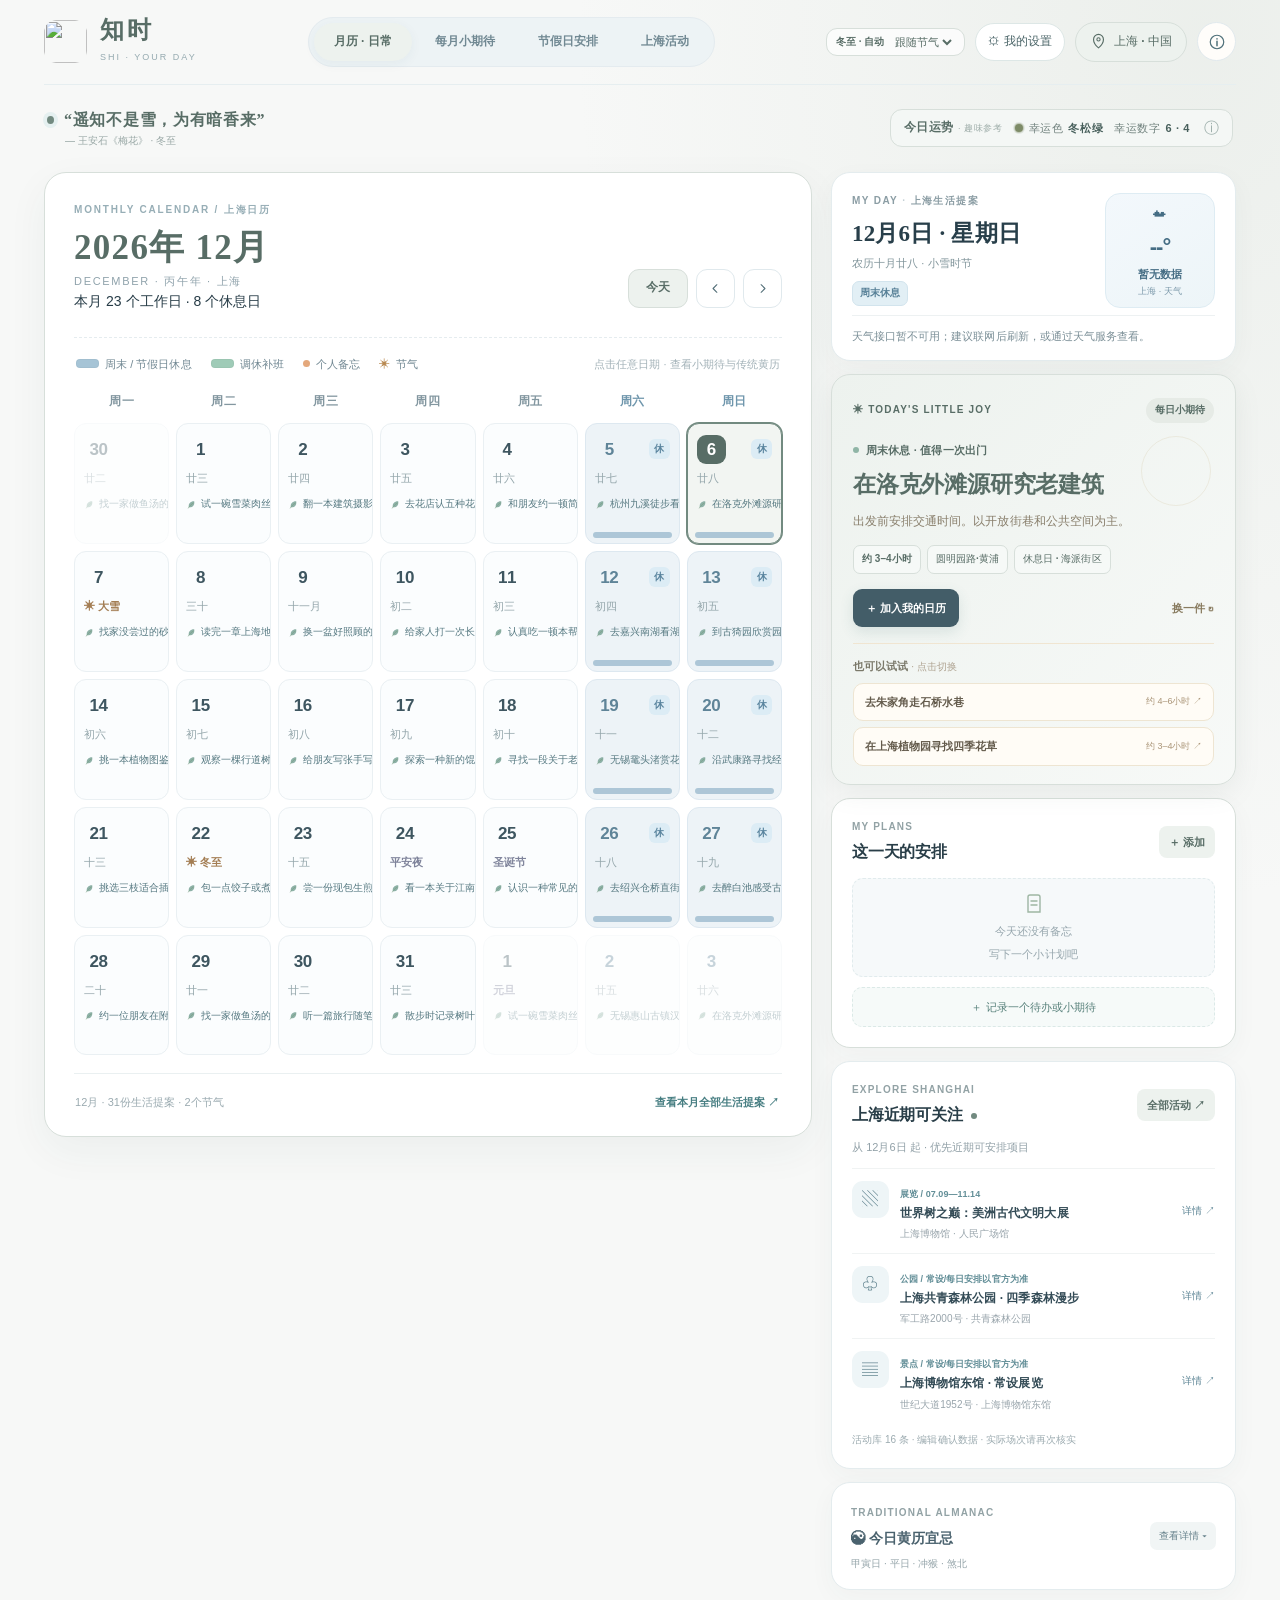
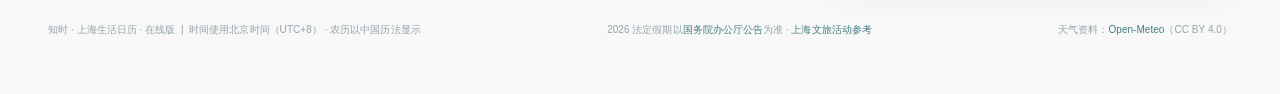
==== site/index.html @ 15aea546 "feat: category-grouped daily plans, monthly China workday counts, regional weekend ideas" ====
<!doctype html>
<html lang="zh-CN">
<head>
<meta charset="UTF-8" />
<meta name="viewport" content="width=device-width, initial-scale=1.0" />
<link rel="manifest" href="/manifest.webmanifest?v=wcosm20261014a" />
<link rel="apple-touch-icon" href="/apple-touch-icon.png?v=wcosm20261014a" />
<meta name="apple-mobile-web-app-capable" content="yes" />
<meta name="apple-mobile-web-app-status-bar-style" content="default" />
<script>if(matchMedia('(max-width: 767px)').matches && location.pathname!='/app.html')location.replace('/app.html'+location.search+location.hash);</script>
<meta name="theme-color" content="#faf9f4" /><meta name="description" content="上海生活日历：农历、节气、节假日、天气、城市活动、个人备忘与每日小期待。" />
<title>知时 · 上海生活日历｜天气、节气与城市活动</title>
<style>
:root{--ink:#24382d;--ink2:#4a5c50;--muted:#89948a;--bg:#f7f8f4;--paper:#fff;--soft:#f5f7f1;--line:#e8eee7;--green:#2f644d;--greenlight:#e5f1e9;--gold:#b98654;--amber:#fff0d9;--red:#c76861;--redbg:#fcebe8;--shadow:0 13px 38px rgba(33,59,44,.052)}
*{box-sizing:border-box}html{scroll-behavior:smooth}body{margin:0;background:radial-gradient(ellipse at 89% 8%,#eef2e7 0,transparent 29%),var(--bg);color:var(--ink);font-family:Inter,-apple-system,BlinkMacSystemFont,"PingFang SC","Microsoft YaHei","Noto Sans CJK SC",sans-serif;font-size:14px;line-height:1.55;-webkit-font-smoothing:antialiased}
button,input,textarea{font:inherit}button{cursor:pointer}button:disabled{cursor:not-allowed;opacity:.42}button:focus-visible,input:focus-visible,textarea:focus-visible{outline:3px solid #b8d4b9;outline-offset:2px}svg{display:block}.page{max-width:1452px;padding:0 43px 45px;margin:auto}
.topbar{height:78px;display:flex;align-items:center;justify-content:space-between;gap:18px;margin:8px 0 4px}.brand{display:flex;align-items:center;gap:12px;user-select:none}.mark{height:37px;width:37px;background:var(--green);border-radius:12px;display:grid;place-items:center;box-shadow:0 5px 12px #2f644d20}.mark svg{width:24px;color:#fff}.brand-words strong{display:block;font-size:21px;letter-spacing:2px;font-family:"Noto Serif SC","Songti SC","SimSun",serif;line-height:1.1}.brand-words small{font-size:10px;letter-spacing:1.6px;color:#8a978a}.topcenter{display:flex;align-items:center;gap:7px;background:#fff;box-shadow:0 2px 15px #294b3810;border:1px solid #edf0e9;border-radius:50px;padding:5px}.topcenter button{border:0;background:transparent;color:#68786d;padding:9px 19px;border-radius:40px;transition:.2s}.topcenter button:hover{background:#f6f8f3}.topcenter button.active{background:var(--green);color:#fff;box-shadow:0 3px 8px #31664c20}.toolbar{display:flex;align-items:center;gap:10px}.city-tag{display:flex;align-items:center;gap:7px;color:#526957;font-size:12px;background:#eef3ea;border:1px solid #e1eadd;border-radius:22px;padding:8px 12px}.circle-btn{display:grid;place-items:center;width:37px;height:37px;border:1px solid #e6ece5;border-radius:50%;background:#fff;color:#526e59;transition:.2s}.circle-btn:hover{background:var(--green);color:white}.circle-btn svg{width:18px;height:18px}.icon{width:17px;height:17px;flex:none}
.main-layout{display:grid;grid-template-columns:minmax(650px,1fr) 354px;align-items:start;gap:21px;margin-top:10px}.calendar-panel,.detail-panel{background:var(--paper);border:1px solid #e9eee8;border-radius:20px;box-shadow:var(--shadow)}.calendar-panel{padding:27px 26px 19px;min-width:0}.panel-heading{display:flex;justify-content:space-between;align-items:center;gap:10px;margin-bottom:22px}.month-title h2{font-size:26px;letter-spacing:.4px;line-height:1.2;margin:0 0 6px;font-weight:650}.month-title p{margin:0;color:#97a096;font-size:12px;letter-spacing:1px}.month-controllers{display:flex;align-items:center;gap:8px}.narrow-btn{display:flex;align-items:center;justify-content:center;gap:6px;border:1px solid #e4ebe3;color:#57705f;background:white;border-radius:9px;min-width:37px;height:36px;padding:0 12px;transition:.2s}.narrow-btn:hover{background:var(--soft);border-color:#c9ddca}.narrow-btn svg{width:15px}.today-btn{font-weight:600;font-size:12px}.view-legend{display:flex;flex-wrap:wrap;align-items:center;gap:13px;border-top:1px solid var(--line);padding:15px 0 16px;color:#819083;font-size:11px}.legend-item{display:inline-flex;gap:6px;align-items:center}.badge-sample{font-size:10px;display:inline-flex;justify-content:center;align-items:center;border-radius:5px;width:17px;height:17px;font-weight:650}.badge-sample.off{color:#b8594d;background:#fde7e3}.badge-sample.on{color:#2f6c53;background:#e3f1e7}.state-strip-sample{width:22px;height:8px;border-radius:99px;display:inline-block;box-shadow:inset 0 0 0 1px rgba(0,0,0,.03)}.state-strip-sample.rest{background:#f4d7d2}.state-strip-sample.work{background:#d8eadc}.sample-dot{height:7px;width:7px;border-radius:50%;background:#e4a87c}.legend-right{margin-left:auto;color:#a0a9a0}.weekdays{display:grid;grid-template-columns:repeat(7,minmax(0,1fr));padding:0 0 11px}.weekdays span{text-align:center;color:#8d978c;font-size:12px}.weekdays span:nth-child(6),.weekdays span:nth-child(7){color:#d4a38e}.month-grid{display:grid;grid-template-columns:repeat(7,minmax(0,1fr));grid-auto-rows:minmax(108px,auto);border-top:1px solid var(--line);border-left:1px solid var(--line);border-radius:11px;overflow:hidden}.day-cell{appearance:none;-webkit-appearance:none;text-align:left;display:flex;flex-direction:column;gap:0;min-width:0;position:relative;padding:12px 8px 14px 11px;background:#fff;border:0;border-right:1px solid var(--line);border-bottom:1px solid var(--line);color:var(--ink);transition:background .18s ease,box-shadow .18s ease}.day-cell::after{content:"";position:absolute;left:0;right:0;bottom:0;height:0;transition:height .18s ease,opacity .18s ease;opacity:.95}.day-cell.rest-day::after{height:12px;background:#f5deda}.day-cell.makeup-work::after{height:12px;background:#dcecdf}.day-cell:hover:not(.outside){background:#f8faf5}.day-cell.selected{background:#eef6ee;box-shadow:inset 0 0 0 1.5px #73a58a;z-index:1}.day-cell.today .date-num{background:var(--green);color:#fff}.day-cell.outside{background:#fbfcf9;opacity:.38}.day-cell.outside:hover{background:#f7faf5;opacity:.65}.day-cell.weekend .date-num,.day-cell.rest-day .date-num{color:#c47d69}.day-cell.makeup-work .date-num{color:#2f7a59}.day-cell.today .date-num{color:#fff}.cell-top{display:flex;justify-content:space-between;align-items:center;gap:4px;width:100%;position:relative;z-index:1}.date-num{height:26px;width:26px;border-radius:50%;display:grid;place-items:center;font-size:15px;font-weight:620;letter-spacing:-.4px;line-height:1}.date-badge{font-size:10px;line-height:1;height:18px;min-width:18px;padding:0 4px;border-radius:5px;display:flex;align-items:center;justify-content:center;font-weight:660;position:relative;z-index:1}.date-badge.rest{background:#fce8e3;color:#c4625c}.date-badge.work{background:#e2f1e5;color:#378363}.lunar-label{white-space:nowrap;overflow:hidden;text-overflow:ellipsis;font-size:11px;color:#9aaba0;margin-top:5px;line-height:17px;position:relative;z-index:1}.lunar-label.term{color:#b48147;font-weight:650}.lunar-label.festival{color:#c07969;font-weight:650}.cell-inspiration{display:flex;align-items:center;gap:4px;color:#7a987e;font-size:10px;margin-top:auto;white-space:nowrap;overflow:hidden;text-overflow:ellipsis;min-width:0;padding-top:8px;position:relative;z-index:1}.cell-inspiration svg{width:11px;height:11px;flex:none}.cell-inspiration span{overflow:hidden;text-overflow:ellipsis}.memo-points{display:flex;gap:4px;align-items:center;min-height:8px;margin-top:6px;position:relative;z-index:1}.memo-dot{height:5px;width:5px;border-radius:50%;display:inline-block;flex:none}.month-foot{display:flex;align-items:center;justify-content:space-between;padding:14px 1px 1px;color:#96a294;font-size:11px;gap:10px}.month-foot strong{color:#567863;font-weight:500}.foot-link{border:0;background:none;padding:2px;color:#457b60;font-size:11px}.foot-link:hover{text-decoration:underline}
.detail-panel{padding:23px;display:flex;flex-direction:column;gap:19px}.detail-heading{display:flex;align-items:flex-start;justify-content:space-between}.side-label{font-size:10px;letter-spacing:2.6px;color:#a1aa9d;font-weight:650}.side-date{font-size:24px;font-weight:620;line-height:1.35;letter-spacing:-.5px;margin-top:7px}.side-lunar{font-size:12px;color:#7c8d7f;margin-top:5px}.sunburst{height:38px;width:38px;border-radius:12px;background:#fff7eb;display:grid;place-items:center;color:#b58c52}.sunburst svg{width:23px}.day-status{display:flex;gap:7px;flex-wrap:wrap;align-items:center;min-height:5px;margin-top:11px}.status-pill{padding:4px 9px;border-radius:20px;font-size:10px;background:#edf4ed;color:#528360}.status-pill.red{background:#fff0ee;color:#c56b61}.status-pill.gold{background:#fcf2e4;color:#b38349}.inspiration-card{position:relative;background:linear-gradient(145deg,#f9f2e4 0%,#fdf7eb 55%,#f8efdc 100%);border-radius:17px;padding:20px 20px 18px;overflow:hidden;border:1px solid #f5e8d2}.inspiration-card:after{content:"✺";position:absolute;font-size:95px;color:#e7c69646;right:-11px;top:-43px;pointer-events:none}.inspiration-card .head{color:#a78455;letter-spacing:2px;font-size:11px;display:flex;gap:8px;align-items:center}.spark{font-size:17px;line-height:1}.inspiration-card h3{font-family:"Noto Serif SC","Songti SC","SimSun",serif;font-size:22px;color:#6c5539;font-weight:600;line-height:1.48;margin:14px 0 8px;position:relative;z-index:1}.inspiration-card p{color:#917d62;font-size:12px;line-height:1.85;margin:0;max-width:260px;min-height:44px;position:relative;z-index:1}.inspiration-info{display:flex;align-items:center;gap:8px;color:#a69174;font-size:10px;margin-top:13px}.inspiration-info span{background:#f7e8cc;border-radius:7px;padding:4px 7px}.inspiration-actions{display:flex;justify-content:space-between;align-items:center;margin-top:17px;gap:8px}.pill-action{display:flex;align-items:center;gap:6px;background:#426e51;color:#fff;border:none;border-radius:8px;font-size:11px;padding:10px 12px;transition:.2s}.pill-action:hover{background:#30593c;transform:translateY(-1px)}.pill-action svg{width:14px;height:14px}.small-arrow{display:flex;align-items:center;gap:3px;border:none;background:none;color:#9b8059;font-size:11px;padding:8px 0}.small-arrow:hover{color:#6f4b23}
.section-title{display:flex;justify-content:space-between;align-items:center;margin-bottom:10px}.section-title h4{margin:0;font-size:14px;font-weight:660;letter-spacing:.1px}.section-title button{display:flex;align-items:center;gap:4px;background:transparent;border:none;color:#54846b;font-size:11px;padding:5px 0}.section-title button:hover{text-decoration:underline}.memo-card{border-top:1px solid var(--line);padding-top:2px}.memo-empty{background:#f8faf7;border:1px dashed #dee9de;border-radius:11px;display:flex;flex-direction:column;gap:4px;align-items:center;justify-content:center;padding:17px 8px;color:#a3aea3;font-size:11px}.memo-empty svg{width:24px;color:#9eb6a3;margin-bottom:2px}.memo-row{display:flex;align-items:flex-start;gap:9px;padding:10px 0;border-bottom:1px solid #f0f3ed}.memo-color{width:7px;height:30px;flex:none;border-radius:4px;margin-top:2px}.memo-text{flex:1;min-width:0}.memo-text strong{display:block;font-size:12px;color:#4b604f;line-height:1.6;word-break:break-all;font-weight:580}.memo-text small{display:block;color:#a0ab9f;margin-top:2px;font-size:10px}.remove-btn{border:0;background:transparent;font-size:16px;color:#abb5ab;padding:2px 5px;border-radius:6px;line-height:1}.remove-btn:hover{background:#fce9e5;color:#c96f62}.add-blank{display:flex;gap:7px;align-items:center;width:100%;border:1px dashed #d6e4d4;background:#f8faf7;border-radius:9px;padding:10px 13px;color:#608269;font-size:11px;margin-top:10px}.add-blank:hover{background:#eaf3e9}
.fortune-card{background:#f8faf8;border:1px solid #ecf0e9;border-radius:14px;padding:15px 15px 13px}.fortune-card .fortune-top{display:flex;justify-content:space-between;align-items:center}.fortune-card .fortune-top strong{font-size:13px;color:#536d5a}.fortune-lock{font-size:10px;background:#e8eee7;border-radius:20px;padding:3px 7px;color:#7d927f}.fortune-card p{margin:9px 0 0;font-size:11px;color:#94a094;line-height:1.8}
.bottom-note{display:flex;justify-content:space-between;align-items:center;font-size:11px;color:#99a499;padding:18px 4px 7px;gap:12px}.bottom-note a{color:#779681;text-decoration:none}.bottom-note a:hover{text-decoration:underline}
.overlay{position:fixed;inset:0;background:#1f2f26a1;z-index:30;display:none;align-items:center;justify-content:center;padding:20px;backdrop-filter:blur(4px)}.overlay.open{display:flex}.modal{background:#fff;border-radius:20px;max-width:460px;width:100%;padding:26px;box-shadow:0 25px 80px #13251d3b;max-height:88vh;overflow:auto}.modal.large{max-width:670px}.modal-head{display:flex;justify-content:space-between;align-items:center;gap:9px}.modal-head h3{font-size:19px;margin:0;color:#244c36}.modal-head .close{border:0;background:#f2f6f0;border-radius:50%;height:30px;width:30px;font-size:20px;color:#6d826f}.modal-intro{margin:6px 0 23px;color:#92a094;font-size:12px}.form-label{display:block;margin:17px 0 7px;font-size:12px;color:#59725d;font-weight:650}.text-input,.text-area{display:block;width:100%;outline:none;border:1px solid #e0e9df;border-radius:11px;background:#fbfcfa;padding:12px;font-size:13px;color:#314b39}.text-area{min-height:86px;resize:vertical}.text-input:focus,.text-area:focus{border-color:#74a387;box-shadow:0 0 0 3px #e4f1e4}.colors{display:grid;grid-template-columns:repeat(3,minmax(0,1fr));gap:8px}.color-option{border:1px solid #e5ece3;border-radius:9px;padding:9px 7px;display:flex;align-items:center;justify-content:center;gap:6px;color:#66816b;font-size:12px;background:#fff}.color-option.active{border-color:#a7c7ac;background:#f2f8f1;color:#35583c}.color-dot{height:10px;width:10px;border-radius:50%}.submit{background:var(--green);border:0;border-radius:10px;color:white;padding:12px 24px;font-weight:600;margin-top:22px;width:100%;transition:.2s}.submit:hover{background:#214b35}.modal-section{margin-top:17px;border-radius:12px;border:1px solid #e9eee7;background:#fbfcfa;padding:13px 16px}.modal-section h4{margin:0 0 7px;font-size:13px;color:#506956}.modal-section p{color:#84988a;font-size:12px;line-height:1.9;margin:0}.holiday-list{display:grid;gap:7px;margin-top:18px}.holiday-item{display:flex;justify-content:space-between;align-items:center;gap:15px;padding:12px;border:1px solid #e8eee8;border-radius:11px;font-size:12px}.holiday-item strong{color:#4c6956;font-size:13px}.holiday-item .muted{color:#9aaa9a;font-size:11px;display:block;margin-top:2px}.holiday-item .mini{color:#b66f60;font-size:11px;text-align:right}.tip-list{display:grid;grid-template-columns:repeat(2,minmax(0,1fr));gap:9px;margin-top:14px}.tip-item{padding:12px;border:1px solid #e8eee6;border-radius:11px;background:#fbfcf8;display:block;text-align:left;transition:.2s}.tip-item:hover{background:#f1f7ed;border-color:#d6e6d0}.tip-item .tip-date{color:#a4a89d;font-size:10px}.tip-item strong{display:block;color:#4f6a52;margin:4px 0;font-size:12px}.tip-item p{color:#a1aa9c;font-size:11px;margin:0;overflow:hidden;white-space:nowrap;text-overflow:ellipsis}
.toast{position:fixed;z-index:100;bottom:30px;left:50%;transform:translate(-50%,25px);padding:11px 17px;border-radius:12px;color:#fff;background:#294d36;box-shadow:0 9px 30px #172d1b35;opacity:0;transition:.25s;pointer-events:none;font-size:12px}.toast.show{opacity:1;transform:translate(-50%,0)}
@media(max-width:1180px){.page{padding-left:24px;padding-right:24px}.main-layout{grid-template-columns:minmax(560px,1fr) 310px;gap:16px}.detail-panel{padding:18px}.calendar-panel{padding:23px 17px 15px}.day-cell{padding-left:8px}.cell-inspiration{font-size:9px}}
@media(max-width:900px){.page{padding:0 16px 25px}.topbar{height:auto;flex-wrap:wrap;padding-top:10px}.topcenter{display:none}.main-layout{grid-template-columns:minmax(0,1fr)}.detail-panel{display:grid;grid-template-columns:minmax(0,1fr) minmax(0,1fr);gap:15px}.detail-heading{grid-column:1/-1}.fortune-card{grid-column:2}.calendar-panel{padding:19px}.month-grid{grid-auto-rows:105px}.bottom-note{font-size:10px}}
@media(max-width:560px){.page{padding:0 10px 20px}.topbar{height:auto;gap:10px;padding-top:10px}.brand-words strong{font-size:19px}.brand-words small{font-size:8px}.toolbar{gap:6px}.city-tag{padding:7px 9px;font-size:11px}.main-layout{gap:13px;margin-top:13px}.calendar-panel{padding:14px 9px 12px;border-radius:15px}.panel-heading{padding:4px 4px 0;margin-bottom:15px}.month-title h2{font-size:21px}.month-title p{font-size:10px}.month-controllers{gap:4px}.narrow-btn{height:31px;min-width:29px;padding:0 7px}.view-legend{gap:6px;padding:11px 0}.legend-item{font-size:9px}.legend-right{display:none}.weekdays span{font-size:10px}.month-grid{grid-auto-rows:minmax(86px,auto);border-radius:8px}.day-cell{padding:5px 3px 11px 5px;min-height:86px}.day-cell.rest-day::after,.day-cell.makeup-work::after{height:9px}.date-num{height:21px;width:21px;font-size:12px}.date-badge{min-width:14px;height:15px;font-size:9px}.lunar-label{font-size:9px;margin-top:3px}.cell-inspiration{font-size:8px;gap:2px;padding-top:3px}.cell-inspiration svg{width:9px;height:9px}.memo-points{margin-top:3px}.month-foot{font-size:9px;padding:10px 5px}.detail-panel{grid-template-columns:minmax(0,1fr);padding:18px;border-radius:15px}.detail-heading,.fortune-card{grid-column:auto}.bottom-note{display:block;text-align:center;line-height:2}.modal{padding:20px}.tip-list{grid-template-columns:minmax(0,1fr)}}
@media(prefers-reduced-motion:reduce){*{transition:none!important;scroll-behavior:auto!important}}

/* V4 黄历择日区：宜忌使用传统术语标签，与生活小期待在视觉上独立 */
.fortune-card{background:#fffdfa;border-color:#eae7de;padding:20px 18px 17px;box-shadow:0 4px 18px rgba(90,76,53,.025)}
.fortune-card .fortune-top strong{font-family:"Noto Serif SC","Songti SC",serif;font-size:16px;color:#534b3c;font-weight:700;letter-spacing:.2px}
.fortune-symbol{color:#967c59;font-size:17px}
.fortune-lock{font-size:10px;background:#f4efe4;color:#998363;border-radius:6px;padding:5px 9px}
.huangli-sub{font-size:11px;color:#8d8a80;display:flex;align-items:center;gap:6px;margin:11px 0 15px;flex-wrap:wrap}
.huangli-sub span:first-child{font-weight:680;color:#5e6857}
.huangli-sep{color:#d3d0c6}
.fortune-split{gap:9px}
.fortune-block{background:#f2f7f1;border:1px solid #e8efe5;border-radius:12px;padding:12px 10px 14px}
.fortune-block.avoid{background:#fbf4f1;border:1px solid #f4eae5}
.fortune-mini-head{font-size:11px;color:#879988}
.avoid .fortune-mini-head{color:#ab8f84}
.fortune-mini-head span{height:23px;width:23px;border-radius:7px;font-size:12px}
.huangli-keywords{display:flex;flex-wrap:wrap;gap:7px 5px;margin-top:14px;align-content:flex-start;min-height:56px}
.huangli-keywords span{font-size:11px;line-height:1.45;font-weight:600;color:#50715a;padding:5px 6px;background:#ffffffbd;border:1px solid #e7eee7;border-radius:6px}
.avoid .huangli-keywords span{color:#9e6f63;background:#fffcfa;border-color:#f0e2dc}
.fortune-card .fortune-foot{font-size:10px;color:#8e968e;margin:13px 1px 0;line-height:1.7}
.huangli-source{display:inline-flex;margin-top:7px;text-decoration:none;font-size:10px;color:#927858;border-bottom:1px solid #d7c7ae;padding-bottom:2px}
.huangli-source:hover{color:#5c4d35}
.personal-bazi{border-top:1px solid #eeece5;margin-top:17px;padding-top:16px}
.personal-bazi-title{display:flex;align-items:center;justify-content:space-between;gap:10px}
.personal-bazi-title span{font-size:12px;font-weight:670;color:#5e715c}
.personal-bazi-title em{font-size:10px;font-style:normal;color:#a5ada2}
.personal-bazi .birth-line{margin-top:9px;font-size:10px}
.personal-bazi .pillar-row{margin-top:10px}
.personal-bazi .pillar-row>span{background:#f6f8f4;border-color:#eef0ea}
.personal-bazi .pillar-row b{color:#59715a}
.personal-bazi .pillar-row .missing{background:#fafbf8;border-style:dashed}
.personal-bazi-note{color:#a0a99f!important;font-size:9.6px!important;margin-top:10px!important;line-height:1.7!important}
@media(max-width:980px){.fortune-card{grid-column:2}}
@media(max-width:620px){.fortune-card{grid-column:auto}.fortune-card .fortune-top strong{font-size:16px}.huangli-keywords span{font-size:11px}}

/* V8 在线版：状态说明、官方资讯列表、本机备份 */
.personal-tools-btn{border:1px solid #dde7e6;background:#fff;border-radius:99px;padding:8px 12px;color:#4b6568;font-size:12px;white-space:nowrap}.personal-tools-btn:hover{background:#f0f7f7}
.official-feed{margin-top:22px;background:#f7fafb;border:1px solid #e2ecee;border-radius:15px;padding:16px}.feed-head{display:flex;align-items:center;justify-content:space-between;gap:9px}.feed-head h4{font-size:15px;font-weight:700;margin:5px 0 0;color:#304d53}.feed-badge{font-size:10px;color:#24766e;background:#e1f1ed;padding:3px 8px;border-radius:22px;font-weight:500}.feed-time{font-size:10px;color:#789094}.feed-explain{margin:9px 0 12px;color:#788c90;font-size:11px;line-height:1.8}.feed-list{display:grid;gap:8px;max-height:390px;overflow:auto}.feed-item{display:block;text-decoration:none;color:#334d52;background:white;border:1px solid #e9f0ef;padding:10px 12px;border-radius:10px;transition:.15s}.feed-item:hover{border-color:#afcbca;background:#fcffff}.feed-item strong{display:block;font-size:12px;line-height:1.5;font-weight:650}.feed-item small{font-size:10px;color:#899a9c}.feed-empty{color:#8d9da0;font-size:12px}.pref-fields{display:grid;grid-template-columns:1fr 1fr;gap:14px}.pref-backup{border-top:1px solid #e8eef0;margin-top:19px;padding-top:16px}.pref-backup h4{margin:0;font-size:14px}.pref-backup p{font-size:11px;color:#89969a}.backup-buttons{display:flex;gap:10px}.backup-buttons button{border:1px solid #d6e5e5;background:white;border-radius:10px;padding:10px 14px;color:#426366;font-weight:600}.backup-buttons button:hover{background:#f3f8f8}.activity-footnote{line-height:1.7}
@media(max-width:560px){.personal-tools-btn{font-size:11px;padding:7px 8px}.pref-fields{grid-template-columns:1fr}.feed-head{align-items:start;flex-direction:column}}
</style>
<style id="visual-v3">
:root{--ink:#25342e;--ink2:#607169;--muted:#9daba1;--bg:#f8f8f4;--paper:#ffffff;--soft:#f7f8f4;--line:#e9ece6;--green:#295d4c;--greenlight:#e9f1ec;--gold:#b68b5d;--red:#c87a70;--shadow:0 10px 40px rgba(52,71,55,.035)}
html,body{min-height:100%;}body{background:#f8f8f5;background-image:radial-gradient(circle at 95% -10%,rgba(220,232,216,.33),transparent 38%);color:var(--ink);letter-spacing:.04px}
.page{max-width:1510px;padding:0 48px 36px}.topbar{height:88px;margin:0;border-bottom:1px solid #e9ede6}
.mark{width:40px;height:40px;background:#264f42;border-radius:13px;box-shadow:none}.brand{gap:13px}.brand-words strong{font-size:22px;letter-spacing:3px}.brand-words small{letter-spacing:1.85px;color:#a3aca2}
.topcenter{background:transparent;box-shadow:none;border:0;gap:4px}.topcenter button{padding:9px 19px;border-radius:8px;font-size:12px;color:#768479}.topcenter button.active{background:#eaf0e9;color:#315d4a;font-weight:650;box-shadow:none}.topcenter button:hover{background:#eef3ec}
.city-tag{background:#f0f3ec;border:1px solid #e7ede4;color:#5b705e;font-weight:550;padding:8px 13px}.circle-btn{box-shadow:none;border-color:#e5ece6}
.micro-intro{display:flex;justify-content:space-between;align-items:center;gap:15px;margin:19px 1px 3px;color:#8d9c8d;font-size:11px;letter-spacing:.6px}.micro-intro-title{display:flex;align-items:center;gap:10px;font-weight:650;color:#687b6c}.micro-dot{width:7px;height:7px;background:#c6a16b;border-radius:50%}.micro-divider{color:#c7d0c5}.micro-intro-note{font-size:11px;color:#a4ada2}.micro-intro-note span{color:#c29f65;margin-left:6px}
.main-layout{grid-template-columns:minmax(660px,1fr) 377px;gap:21px;margin-top:13px;align-items:start}.calendar-panel,.detail-panel{background:#fff;border:1px solid #edf0e9;border-radius:18px;box-shadow:0 5px 26px rgba(43,65,51,.026)}.calendar-panel{padding:30px 30px 21px}.panel-heading{margin-bottom:18px;align-items:end}.month-title h2{font-family:"Noto Serif SC","Songti SC",serif;font-size:32px;font-weight:650;letter-spacing:.7px;margin:0 0 7px;color:#203c32}.month-title p{color:#9eaaa0;font-size:11px;letter-spacing:1.8px}.narrow-btn{border-radius:10px;width:36px;height:36px;color:#6c8172;border:1px solid #e7ede5}.today-btn{width:auto;padding:0 14px!important;background:#eef3ed;color:#365e48;border:0;font-size:12px}
.view-legend{padding:15px 0 18px;border-top:1px solid #f0f1ed;gap:17px;color:#8b978d;font-size:11px}.state-strip-sample{height:8px;width:20px;border-radius:3px}.state-strip-sample.rest{background:#eecbc2}.state-strip-sample.work{background:#b7d8bd}.legend-right{color:#a8b1a8}
.weekdays{padding:0 0 10px;gap:8px}.weekdays span{font-size:11px;font-weight:560;color:#8c9d90}.weekdays span:nth-child(6),.weekdays span:nth-child(7){color:#c98978}
.month-grid{display:grid;grid-template-columns:repeat(7,minmax(0,1fr));gap:7px;border:0;border-radius:0;overflow:visible;grid-auto-rows:minmax(113px,auto)}
.day-cell{border:1px solid #f0f0ec;border-radius:11px;background:#fafbf9;padding:12px 10px 14px;color:#374b3e;min-width:0;box-shadow:none;overflow:hidden;transition:transform .16s,background .16s,box-shadow .16s,border-color .16s}
.day-cell:hover:not(.outside){transform:translateY(-2px);background:#f7faf4;box-shadow:0 8px 17px #294a3510;border-color:#dae6d8}
.day-cell.selected{background:#f0f5ee!important;border-color:#7ba48b;box-shadow:0 0 0 1px #8cad95,0 6px 22px #274a3010;z-index:2}
.day-cell.today:not(.selected){border-color:#a2bda9;background:#f5f9f4}
.day-cell.outside{background:#fafaf8;opacity:.37}
.day-cell.rest-day{background:#fff8f5;border-color:#f4e9e4}.day-cell.makeup-work{background:#f4f8f4;border-color:#e6f0e6}
.day-cell::after{border-radius:0;height:0}.day-cell.rest-day::after{height:8px;background:#eecfc8}.day-cell.makeup-work::after{height:8px;background:#c4dec9}
.day-cell.today .date-num{background:#315f4a!important;color:white}.day-cell.weekend .date-num,.day-cell.rest-day .date-num{color:#bf786e}.day-cell.makeup-work .date-num{color:#2d7653}.date-num{font-family:Inter,-apple-system,sans-serif;font-size:17px;font-weight:630;width:29px;height:29px;border-radius:9px}
.date-badge{font-size:10px;border-radius:6px;min-width:21px;height:20px;letter-spacing:0}.date-badge.rest{background:#f8e4dd;color:#b86d63}.date-badge.work{background:#dcefe0;color:#3a7b54}
.lunar-label{font-size:11px;color:#9cab9c;line-height:18px;margin-top:7px}.lunar-label.term{color:#bd915e}.lunar-label.festival{color:#b98372}
.cell-inspiration{color:#60866d;margin-top:auto;gap:4px;font-size:10.6px;line-height:1.55;padding-top:12px;min-height:29px}.cell-inspiration svg{width:11px;height:11px}.memo-points{margin-top:4px;min-height:7px}
.month-foot{margin-top:12px;padding-top:12px;border-top:1px solid #f0f2ed}.foot-link{color:#477d60;font-weight:550}
.detail-panel{padding:23px;gap:16px;align-self:start}.detail-heading{padding:5px 1px 1px}.side-label{font-size:10px;letter-spacing:2.3px;color:#91a393}.side-label-line{color:#cfd9cb}.side-date{font-family:"Noto Serif SC","Songti SC",serif;font-size:25px;color:#2c4335;font-weight:650;margin-top:7px}.side-lunar{font-size:11.5px;color:#8c9f8e}.sunburst{width:38px;height:38px;border-radius:50%;font-size:28px;color:#b9966c;background:#fbf5e9;font-weight:400}.day-status{margin-top:9px}.status-pill{border-radius:7px;font-size:10px;padding:3px 7px}
.inspiration-card{background:#f5f1e9;background-image:radial-gradient(circle at 95% 5%,#f4e7cb 0,transparent 37%),linear-gradient(135deg,#f8f2e6,#f9f6ed);border:1px solid #efe4d3;border-radius:14px;padding:19px 19px 18px;box-shadow:none}
.inspiration-card:after{content:'✳';color:#dbcbad50;right:8px;top:26px;font-size:100px}.inspo-heading{display:flex;align-items:center;gap:7px;color:#9b7c50;font-size:11px;font-weight:630;letter-spacing:.9px}.inspo-star{font-size:15px;color:#b98c52}.inspo-serial{margin-left:auto;font-size:9px;font-family:Georgia,serif;letter-spacing:1px;color:#b8a58b;font-weight:normal}
.inspiration-card h3{font-family:"Noto Serif SC","Songti SC",serif;font-size:25px;line-height:1.38;color:#604d35;font-weight:650;letter-spacing:.1px;margin:16px 0 8px;min-height:33px}.inspiration-card p{font-size:12px;color:#8b7965;line-height:1.85;max-width:none;min-height:42px}
.inspiration-info{gap:7px;flex-wrap:wrap;margin-top:16px}.inspiration-info span{font-size:10px;background:#ffffffab;color:#9b8064;border:1px solid #eee4d5;border-radius:6px;padding:4px 7px}.inspiration-info span:first-child{color:#7c725c;font-weight:670}
.inspiration-actions{margin-top:17px;gap:10px}.pill-action{background:#345e4d;border-radius:8px;font-size:11px;font-weight:600;padding:10px 13px}.pill-action:hover{background:#244d3d}.small-arrow{color:#8c775a;font-weight:600;font-size:11px;white-space:nowrap}
.fortune-card{background:#fbfbfa;border:1px solid #e9ede6;border-radius:14px;padding:18px 17px 15px}.fortune-top{display:flex;align-items:center}.fortune-card .fortune-top strong{color:#435e4b;font-size:14px}.fortune-symbol{color:#a08352;margin-right:3px;font-size:15px}.fortune-lock{background:#edf1e9;color:#79917b;font-size:10px;padding:4px 8px}.birth-line{margin-top:12px;color:#9caa9c;font-size:10px;letter-spacing:.2px}.birth-line span{margin:0 2px;color:#c9d2c5}.pillar-row{margin-top:12px;display:grid;grid-template-columns:repeat(4,minmax(0,1fr));gap:6px}.pillar-row>span{background:#f1f5ee;border:1px solid #e7eee4;border-radius:8px;padding:7px 3px 8px;text-align:center;display:flex;flex-direction:column;gap:3px}.pillar-row small{color:#9bab9a;font-size:10px}.pillar-row b{font-family:"Noto Serif SC","Songti SC",serif;color:#4f7056;font-size:15px;font-weight:550}.pillar-row .missing{background:#fbfbf9;border:1px dashed #e0e5dd}.pillar-row .missing b{font-family:inherit;font-size:10px;color:#a1aaa0;line-height:23px}
.fortune-today{display:flex;justify-content:space-between;align-items:center;gap:6px;margin:16px 0 9px;font-size:10px;color:#869789}.fortune-today #fortuneDayStem{color:#5e7865;font-weight:630}.fortune-today #fortuneMood{background:#f2f3eb;border-radius:30px;padding:3px 8px;color:#a48a5e}
.fortune-split{display:grid;grid-template-columns:1fr 1fr;gap:8px}.fortune-block{background:#f1f7f0;border-radius:9px;padding:10px 11px;min-width:0}.fortune-block.avoid{background:#fbf3ef}.fortune-mini-head{font-size:10px;color:#9aa99a;display:flex;align-items:center;gap:5px}.fortune-mini-head span{font-weight:700;color:#4e8562;background:#dfeee1;border-radius:5px;display:inline-grid;place-items:center;width:19px;height:19px;font-size:11px}.avoid .fortune-mini-head span{color:#b2776b;background:#f3e3dc}.fortune-block p{color:#57735d;line-height:1.65;margin:9px 0 0;font-size:11px;font-weight:550;min-height:36px}.fortune-block.avoid p{color:#96756d}.fortune-card .fortune-foot{font-size:10px;line-height:1.65;margin:12px 1px 0;color:#a7b0a4}
.memo-card{border-top:1px solid #eaefe9;padding-top:15px}.section-title h4{font-size:14px;color:#314a37}.section-title button{color:#4f8262}.memo-empty{background:#f8faf6;border:1px dashed #e4ebe1;color:#a1aea2;border-radius:10px}.add-blank{border-radius:9px;background:#f7faf6;color:#6b8b70}
.bottom-note{padding-top:25px;color:#9daa9d}.bottom-note a{color:#6c967a}
.modal{box-shadow:0 24px 80px #19312427}.modal-head h3{font-family:"Noto Serif SC","Songti SC",serif}
@media(max-width:1200px){.page{padding-left:24px;padding-right:24px}.main-layout{grid-template-columns:minmax(600px,1fr) 340px;gap:14px}.calendar-panel{padding:24px 20px}.detail-panel{padding:17px}.day-cell{padding-left:8px;padding-right:6px}.cell-inspiration{font-size:9.5px}}
@media(max-width:980px){.page{padding:0 19px 27px}.topbar{min-height:77px}.topcenter{display:none}.main-layout{grid-template-columns:1fr}.detail-panel{display:grid;grid-template-columns:1fr 1fr;gap:14px;padding:20px}.detail-heading{grid-column:1/-1}.fortune-card{grid-column:2}.memo-card{grid-column:1/-1}.month-grid{grid-auto-rows:minmax(112px,auto)}.micro-intro{margin-top:16px}}
@media(max-width:620px){.page{padding:0 11px 25px}.topbar{min-height:70px;height:70px;margin:0}.brand-words strong{font-size:19px}.brand-words small{font-size:8px}.mark{width:36px;height:36px}.city-tag{font-size:10px;padding:7px 9px}.micro-intro{margin-top:12px;margin-bottom:2px}.micro-intro-note{display:none}.main-layout{margin-top:11px;gap:13px}.calendar-panel{padding:16px 10px 13px;border-radius:14px}.panel-heading{margin-bottom:17px;padding:3px 2px 0}.month-title h2{font-size:24px}.month-title p{font-size:9px}.month-controllers{gap:4px}.narrow-btn{height:31px;min-width:30px;width:30px;padding:0 4px}.today-btn{width:auto;padding:0 9px!important}.view-legend{padding:12px 2px;gap:9px 12px}.legend-item{font-size:9px}.legend-right{display:none}.weekdays{gap:4px}.weekdays span{font-size:10px}.month-grid{gap:4px;grid-auto-rows:minmax(94px,auto)}.day-cell{padding:5px 4px 11px;min-height:94px;border-radius:7px}.date-num{font-size:13px;width:22px;height:22px;border-radius:6px}.date-badge{font-size:9px;min-width:15px;height:16px;padding:0 2px;border-radius:4px}.lunar-label{margin-top:5px;font-size:9px}.cell-inspiration{font-size:8px;line-height:1.35;padding-top:7px;min-height:23px}.cell-inspiration svg{display:none}.day-cell.rest-day::after,.day-cell.makeup-work::after{height:7px}.memo-points{margin-top:3px}.month-foot{flex-direction:column;align-items:flex-start;font-size:10px}.detail-panel{display:flex;flex-direction:column;border-radius:14px;padding:18px;gap:15px}.side-date{font-size:25px}.fortune-card,.detail-heading,.memo-card{grid-column:auto}.fortune-split{grid-template-columns:1fr 1fr}.bottom-note{display:block;text-align:center;line-height:1.9}.modal{padding:21px}.tip-list{grid-template-columns:1fr}}
@media(max-width:380px){.month-grid{gap:3px}.day-cell{padding:5px 2px 9px}.date-num{font-size:12px}.lunar-label{font-size:8px}.cell-inspiration{font-size:7px}.inspiration-card h3{font-size:23px}}

/* V4 黄历择日区：宜忌使用传统术语标签，与生活小期待在视觉上独立 */
.fortune-card{background:#fffdfa;border-color:#eae7de;padding:20px 18px 17px;box-shadow:0 4px 18px rgba(90,76,53,.025)}
.fortune-card .fortune-top strong{font-family:"Noto Serif SC","Songti SC",serif;font-size:16px;color:#534b3c;font-weight:700;letter-spacing:.2px}
.fortune-symbol{color:#967c59;font-size:17px}
.fortune-lock{font-size:10px;background:#f4efe4;color:#998363;border-radius:6px;padding:5px 9px}
.huangli-sub{font-size:11px;color:#8d8a80;display:flex;align-items:center;gap:6px;margin:11px 0 15px;flex-wrap:wrap}
.huangli-sub span:first-child{font-weight:680;color:#5e6857}
.huangli-sep{color:#d3d0c6}
.fortune-split{gap:9px}
.fortune-block{background:#f2f7f1;border:1px solid #e8efe5;border-radius:12px;padding:12px 10px 14px}
.fortune-block.avoid{background:#fbf4f1;border:1px solid #f4eae5}
.fortune-mini-head{font-size:11px;color:#879988}
.avoid .fortune-mini-head{color:#ab8f84}
.fortune-mini-head span{height:23px;width:23px;border-radius:7px;font-size:12px}
.huangli-keywords{display:flex;flex-wrap:wrap;gap:7px 5px;margin-top:14px;align-content:flex-start;min-height:56px}
.huangli-keywords span{font-size:11px;line-height:1.45;font-weight:600;color:#50715a;padding:5px 6px;background:#ffffffbd;border:1px solid #e7eee7;border-radius:6px}
.avoid .huangli-keywords span{color:#9e6f63;background:#fffcfa;border-color:#f0e2dc}
.fortune-card .fortune-foot{font-size:10px;color:#8e968e;margin:13px 1px 0;line-height:1.7}
.huangli-source{display:inline-flex;margin-top:7px;text-decoration:none;font-size:10px;color:#927858;border-bottom:1px solid #d7c7ae;padding-bottom:2px}
.huangli-source:hover{color:#5c4d35}
.personal-bazi{border-top:1px solid #eeece5;margin-top:17px;padding-top:16px}
.personal-bazi-title{display:flex;align-items:center;justify-content:space-between;gap:10px}
.personal-bazi-title span{font-size:12px;font-weight:670;color:#5e715c}
.personal-bazi-title em{font-size:10px;font-style:normal;color:#a5ada2}
.personal-bazi .birth-line{margin-top:9px;font-size:10px}
.personal-bazi .pillar-row{margin-top:10px}
.personal-bazi .pillar-row>span{background:#f6f8f4;border-color:#eef0ea}
.personal-bazi .pillar-row b{color:#59715a}
.personal-bazi .pillar-row .missing{background:#fafbf8;border-style:dashed}
.personal-bazi-note{color:#a0a99f!important;font-size:9.6px!important;margin-top:10px!important;line-height:1.7!important}
@media(max-width:980px){.fortune-card{grid-column:2}}
@media(max-width:620px){.fortune-card{grid-column:auto}.fortune-card .fortune-top strong{font-size:16px}.huangli-keywords span{font-size:11px}}
/* V5 · 日常手账 / 现代东方编辑式界面。保留既有功能与事件处理 */
:root{
  --ink:#403b34;--ink2:#6e675b;--muted:#958d7e;
  --bg:#f8f6f0;--paper:#fffefa;--soft:#fbf6ec;--line:#ece6da;
  --green:#476d59;--greenlight:#ecf2e8;--gold:#c38f54;--amber:#f8e8c5;
  --red:#bd735e;--redbg:#fff0e9;--shadow:0 14px 38px rgba(102,80,43,.055);
}
html{scroll-behavior:smooth}
body{
  color:var(--ink);
  background:radial-gradient(ellipse 65% 45% at 94% 0%,#f2e9db 0%,transparent 73%),
    radial-gradient(ellipse 45% 40% at 0% 92%,#f0eee3 0%,transparent 72%),#f8f6f0;
  font-size:14px;line-height:1.65;
}
.page{max-width:1490px;padding:0 44px 48px}
.topbar{height:94px;margin:0;gap:18px;border-bottom:1px solid #e9e1d3}
.brand{gap:13px}.mark{height:44px;width:44px;border-radius:14px;
  background:#514d3c;box-shadow:0 7px 15px rgba(95,68,36,.13)}
.mark svg{color:#f9dca2;width:26px}
.brand-words strong{font-family:"Songti SC","Noto Serif SC","SimSun",serif;font-size:25px;letter-spacing:4px;font-weight:700;color:#47463a}
.brand-words small{font-size:9px;color:#af9f87;letter-spacing:2px;margin-top:4px}
.topcenter{background:#f2ede4;border:1px solid #eee5d7;border-radius:999px;padding:5px;box-shadow:none;gap:3px}
.topcenter button{font-size:12px;font-weight:600;color:#988b77;border-radius:999px;padding:9px 20px}
.topcenter button:hover{background:#fef9f0}
.topcenter button.active{background:#fffdfa;color:#66523e;box-shadow:0 2px 7px #5d43201c}
.city-tag{background:#f4efe5;border-color:#ede4d6;color:#766d5e;font-weight:550;padding:9px 14px}
.circle-btn{background:#fffdfa;border-color:#e9e1d5;color:#897e6c;width:39px;height:39px}
.circle-btn:hover{background:#ede1c9;color:#5f4b31}
.micro-intro{margin:25px 3px 0;display:flex;align-items:center;justify-content:space-between;min-height:44px;gap:20px}
.micro-intro-title{font-family:"Songti SC","Noto Serif SC",serif;color:#877354;letter-spacing:1.2px;font-size:14px;font-weight:700;gap:12px}
.micro-dot{width:8px;height:8px;background:#cf9c62;box-shadow:0 0 0 4px #f5e8d5}
.micro-divider{color:#c1aa8b}
.micro-intro-note{font-size:12px;letter-spacing:.3px;color:#a19581}
.micro-intro-note span{color:#ba8b52}
.main-layout{grid-template-columns:minmax(600px,1fr) 373px;gap:23px;margin-top:17px;align-items:start}
.calendar-panel,.detail-panel{box-shadow:var(--shadow)}
.calendar-panel{background:linear-gradient(160deg,#fffefa 0%,#fffcf8 55%,#fffbf7 100%);border:1px solid #ece4d8;border-radius:23px;padding:29px 29px 22px}
.panel-heading{margin-bottom:24px;align-items:end;gap:15px}
.month-title{position:relative}
.month-title:before{content:'MONTHLY CALENDAR  /  上海生活月历';display:block;letter-spacing:2.2px;color:#bd9d73;font-size:10px;font-weight:650;margin-bottom:8px}
.month-title h2{font-family:"Songti SC","Noto Serif SC","SimSun",serif;font-size:36px;font-weight:700;letter-spacing:1.3px;color:#473d32;margin:0 0 3px}
.month-title p{font-size:11px;letter-spacing:1.7px;color:#a3947e}
.month-controllers{gap:8px;padding-bottom:5px}
.narrow-btn{background:#fffdfa;border:1px solid #e9dfd0;color:#86735b;border-radius:11px;width:39px;height:39px;box-shadow:0 2px 6px #725c3d0a}
.narrow-btn:hover{background:#f4e8d2;border-color:#dcc39e;color:#6b5138}
.today-btn{background:#f1e2c8!important;color:#7e5e34;border-color:#eddec3!important;font-size:12px;font-weight:700;width:auto;padding:0 17px!important}
.view-legend{gap:9px 19px;padding:17px 2px 19px;border-top:1px dashed #e9dfd1;color:#918777;font-size:11px}
.state-strip-sample{width:23px;height:9px;border-radius:4px}
.state-strip-sample.rest{background:#eccac1}.state-strip-sample.work{background:#abcbb4}
.legend-right{color:#b5a796}
.weekdays{gap:7px;padding:0 0 11px}
.weekdays span{font-size:12px;font-weight:700;color:#8d8577;letter-spacing:.5px}
.weekdays span:nth-child(6),.weekdays span:nth-child(7){color:#bc826e}
.month-grid{gap:7px;grid-auto-rows:minmax(112px,auto);overflow:visible;border:0;border-radius:0}
.day-cell{background:#fffdf9;border:1px solid #eee8dd;border-radius:12px;padding:10px 8px 13px;box-shadow:0 2px 0 #f6f1e9;transition:transform .18s ease,background .18s ease,box-shadow .18s ease,border-color .18s ease}
.day-cell:hover:not(.outside){transform:translateY(-2px);background:#fffbf0;box-shadow:0 8px 21px rgba(116,86,45,.1);border-color:#e5cfaa}
.day-cell.selected{background:linear-gradient(145deg,#fff4da,#fffaf0)!important;border-color:#dcb878;box-shadow:0 0 0 1px #d8b26b,0 8px 17px rgba(186,142,78,.15);z-index:2}
.day-cell.today:not(.selected){border-color:#caa875;background:#fffaed}
.day-cell.outside{background:#f8f5ef;opacity:.36}
.day-cell.rest-day{background:#fff4f0;border-color:#f5e3dc}
.day-cell.makeup-work{background:#f1f7f0;border-color:#e0ebe0}
.day-cell.rest-day.selected{background:linear-gradient(145deg,#fff0df,#fff9ef)!important}
.day-cell.rest-day::after,.day-cell.makeup-work::after{height:6px;left:7px;right:7px;bottom:5px;border-radius:10px}
.day-cell.rest-day::after{background:#dca99c}
.day-cell.makeup-work::after{background:#93b99d}
.day-cell.today .date-num{background:#6e5c42!important;color:#fff;border-radius:9px}
.day-cell.weekend .date-num,.day-cell.rest-day .date-num{color:#bc725f}
.day-cell.makeup-work .date-num{color:#4a8862}
.day-cell.today .date-num{color:#fff}
.date-num{width:29px;height:29px;font-size:17px;font-weight:750;color:#4a4b3f;border-radius:8px}
.date-badge{border-radius:6px;min-width:21px;height:20px;font-size:10px;font-weight:700}
.date-badge.rest{background:#f4d9d1;color:#b36351}
.date-badge.work{background:#d8e9dc;color:#48805b}
.lunar-label{color:#ac9f8b;font-size:11px;margin-top:7px;line-height:1.45}
.lunar-label.term{color:#b17c43}.lunar-label.festival{color:#c08468}
.cell-inspiration{color:#847966;font-size:10.4px;line-height:1.45;padding-top:8px;min-height:27px}
.cell-inspiration svg path:first-child{fill:#b8b48d}
.memo-points{margin-top:6px;min-height:7px}
.month-foot{color:#afa18f;font-size:11px;border-top:1px dashed #e9dfd0;margin-top:18px;padding:17px 1px 0}
.foot-link{color:#967146;font-size:11px;font-weight:700}
.foot-link:hover{color:#6b4c2e}
/* 右侧分卡设计：每块有自己的视觉语气，告别整列大白框 */
.detail-panel{display:flex;flex-direction:column;gap:14px;background:none;border:0;border-radius:0;box-shadow:none;padding:0}
.detail-heading{position:relative;overflow:hidden;background:linear-gradient(115deg,#f0ddba,#f7ead2 68%,#fff2d9);border:1px solid #ecdbbd;border-radius:19px;padding:22px 22px 21px;min-height:145px;box-shadow:0 9px 24px #8c682f10}
.detail-heading:before{content:'◌';font-family:Georgia,serif;font-size:185px;position:absolute;right:-22px;top:-87px;line-height:1;color:#e8ce9e80;pointer-events:none}
.side-label{font-size:10px;letter-spacing:2px;color:#9f814f;font-weight:700}
.side-label-line{color:#c4a77d}
.side-date{font-family:"Songti SC","Noto Serif SC","SimSun",serif;color:#4d4031;font-size:28px;font-weight:700;margin-top:11px;letter-spacing:.2px}
.side-lunar{color:#8f7858;font-size:11.5px;margin-top:5px}
.sunburst{background:#ffffff85;color:#b6884d;font-size:27px;width:42px;height:42px;border-radius:50%;border:1px solid #f7e9cd;flex:none}
.day-status{margin-top:10px}.status-pill{background:#fff7e8;color:#997343;border:1px solid #ecdbba;border-radius:7px;font-size:10px;font-weight:600}
.status-pill.red{background:#ffede3;color:#b96a51;border-color:#efd4c8}.status-pill.gold{background:#fdf1d9;color:#a87b43;border-color:#efd9b4}
/* 每日小事：用黄油色作为全站主视觉 */
.inspiration-card{background:linear-gradient(145deg,#faebc9 0%,#f8e4b7 55%,#f7e9cb 100%);border:1px solid #efd5a1;border-radius:19px;padding:23px 22px 21px;box-shadow:0 9px 25px rgba(162,122,60,.095)}
.inspiration-card:before{content:'';position:absolute;right:24px;top:61px;width:68px;height:68px;border:1px solid rgba(169,127,65,.16);border-radius:50%;pointer-events:none}
.inspiration-card:after{content:'✳';font-size:117px;right:-7px;top:25px;color:#e7c68d80}
.inspo-heading{font-size:12px;color:#96703d;font-weight:750;letter-spacing:1px}
.inspo-star{color:#a7773c;font-size:17px}
.inspo-serial{color:#b59664;font-size:9px;letter-spacing:1.1px}
.inspiration-card h3{font-family:"Songti SC","Noto Serif SC","SimSun",serif;font-weight:700;font-size:26px;line-height:1.48;color:#634929;margin:16px 0 9px;position:relative;z-index:1}
.inspiration-card p{color:#8a704c;font-size:12px;line-height:1.85;min-height:40px;position:relative;z-index:1}
.inspiration-info{margin-top:16px;gap:6px}
.inspiration-info span{font-size:10px;color:#866942;background:#fffaedaa;border-color:#f0dcb6;border-radius:7px;padding:5px 8px;font-weight:550}
.inspiration-info span:first-child{color:#72582f}
.inspiration-actions{margin-top:19px;gap:8px}
.pill-action{background:#665039;color:#fff8e8;font-weight:700;font-size:11px;padding:11px 14px;border-radius:9px;box-shadow:0 5px 12px rgba(102,72,35,.1)}
.pill-action:hover{background:#513a26;transform:translateY(-2px)}
.small-arrow{color:#8d6d3f;font-weight:700;font-size:11px}
.small-arrow:hover{color:#593e22}
/* 黄历与八字：古籍纸张底色，较深的字重和舒适信息密度 */
.fortune-card{background:#fffefb;border:1px solid #ece3d4;border-radius:19px;box-shadow:0 9px 25px rgba(92,67,40,.045);padding:22px 20px 20px}
.fortune-card .fortune-top strong{font-family:"Songti SC","Noto Serif SC","SimSun",serif;font-size:18px;font-weight:700;color:#584635}
.fortune-symbol{color:#b08853}
.fortune-lock{border-radius:99px;padding:5px 9px;background:#f7efdd;color:#aa875b;font-size:10px}
.huangli-sub{margin:11px 0 17px;color:#8f8675;font-size:11px;gap:7px}
.huangli-sub span:first-child{color:#725f4b}
.fortune-split{gap:10px}
.fortune-block{background:#eff4eb;border:1px solid #e3ecde;border-radius:12px;padding:13px 11px 14px}
.fortune-block.avoid{background:#fcf1eb;border-color:#f3e6de}
.fortune-mini-head{font-size:11px;color:#7e927e;font-weight:600}
.avoid .fortune-mini-head{color:#b28a7c}
.fortune-mini-head span{background:#dcead9;color:#47735a;border-radius:7px;width:25px;height:25px;font-size:13px}
.avoid .fortune-mini-head span{background:#efdcd2;color:#ae725f}
.huangli-keywords{margin-top:14px;gap:6px;min-height:66px}
.huangli-keywords span{border-color:#e2eadc;background:#fffefa;color:#566c53;border-radius:6px;font-size:11px;font-weight:650;padding:5px 6px}
.avoid .huangli-keywords span{border-color:#eedbd2;background:#fffbf8;color:#9b695b}
.fortune-card .fortune-foot{color:#9a9184;font-size:10.3px;line-height:1.75;margin-top:13px}
.huangli-source{color:#a17d4d;font-size:10.5px}
.personal-bazi{border-top:1px dashed #e8dfd3;margin-top:18px;padding-top:17px}
.personal-bazi-title span{font-size:13px;font-weight:750;color:#695440}
.personal-bazi-title em{color:#a59680}
.personal-bazi .birth-line{color:#938977}
.personal-bazi .pillar-row{gap:7px}
.personal-bazi .pillar-row>span{border-color:#ede3d4;background:#fbf8f1;border-radius:9px;padding:9px 3px}
.personal-bazi .pillar-row small{color:#a3937b}
.personal-bazi .pillar-row b{color:#775d3f;font-size:16px}
.personal-bazi .pillar-row .missing{background:#fffefa;border-color:#e9e0d2}
.personal-bazi-note{color:#aaa092!important}
/* 备忘独立成柔和的白色信息卡 */
.memo-card{border:1px solid #ebe3d7;background:#fffefa;border-radius:19px;padding:19px 20px 18px;box-shadow:0 8px 24px rgba(92,67,40,.04)}
.section-title{padding-bottom:11px}
.section-title h4{font-family:"Songti SC","Noto Serif SC",serif;color:#574634;font-size:17px;font-weight:700}
.section-title button{font-size:11px;font-weight:700;color:#986f40}
.memo-empty{background:#fbf8f1;border-color:#ebdfcb;color:#aa9d89;border-radius:11px}
.add-blank{border:1px dashed #e8d8bd;background:#fff9ec;color:#9a784b;border-radius:10px;font-size:11px}
.add-blank:hover{background:#f9edd6}
.memo-row{background:#fffdfa;border-bottom-color:#eee5d9}
.bottom-note{color:#a99e8b;padding-top:32px;font-size:10px}
.bottom-note a{color:#8c7756}
/* 弹层跟随整体主题 */
.overlay{backdrop-filter:blur(7px);background:#3c30234d}
.modal{border:1px solid #eadcc8;background:#fffdfa;border-radius:20px;box-shadow:0 26px 90px #40301c32}
.modal-head h3{color:#56432d}
.text-input,.text-area{background:#fffdf8;border-color:#e9ddcb}
.submit{background:#70553b}
.submit:hover{background:#594128}
.toast{background:#5c4c38;color:#fff9e9}
@media(max-width:1250px){
  .page{padding-left:25px;padding-right:25px}
  .main-layout{grid-template-columns:minmax(555px,1fr) 345px;gap:16px}
  .calendar-panel{padding:24px 21px 18px}
  .day-cell{padding-left:7px;padding-right:7px}
  .cell-inspiration{font-size:9.7px}
  .detail-heading{padding:20px}
  .fortune-card,.memo-card{padding-left:17px;padding-right:17px}
}
@media(max-width:1010px){
  .page{padding:0 23px 32px}
  .topcenter{display:none}
  .main-layout{grid-template-columns:1fr;gap:18px}
  .detail-panel{display:grid;grid-template-columns:1fr 1fr;gap:15px}
  .detail-heading{grid-column:1/-1;min-height:135px}
  .inspiration-card{grid-column:1}
  .fortune-card{grid-column:2;grid-row:2/4}
  .memo-card{grid-column:1}
  .month-grid{grid-auto-rows:minmax(117px,auto)}
}
@media(max-width:700px){
  .page{padding:0 12px 26px}
  .topbar{height:79px;min-height:79px;margin:0}
  .brand{gap:9px}.mark{width:38px;height:38px;border-radius:11px}
  .brand-words strong{font-size:22px;letter-spacing:2px}.brand-words small{font-size:8px}
  .city-tag{font-size:10px;padding:7px 10px}.toolbar{gap:7px}
  .micro-intro{margin:14px 3px 5px;min-height:30px}.micro-intro-title{font-size:12px;gap:8px}.micro-intro-note{display:none}
  .main-layout{gap:15px;margin-top:9px}
  .calendar-panel{padding:18px 11px 17px;border-radius:17px}
  .panel-heading{margin-bottom:18px;padding:3px 2px 0}
  .month-title:before{font-size:8px;letter-spacing:1.4px;margin-bottom:6px}
  .month-title h2{font-size:28px}.month-title p{font-size:9px}
  .month-controllers{gap:5px;padding-bottom:4px}
  .narrow-btn{width:32px;min-width:32px;height:32px;border-radius:9px}
  .today-btn{width:auto;padding:0 11px!important}
  .view-legend{gap:7px 13px;padding:12px 2px 14px}
  .legend-item{font-size:10px}.legend-right{display:none}
  .weekdays{gap:4px;padding-bottom:8px}.weekdays span{font-size:10px}
  .month-grid{gap:4px;grid-auto-rows:minmax(98px,auto)}
  .day-cell{padding:6px 4px 12px;min-height:98px;border-radius:8px;box-shadow:none}
  .date-num{font-size:14px;width:24px;height:24px}
  .date-badge{font-size:9px;min-width:16px;height:17px;padding:0 2px}
  .lunar-label{font-size:9px;margin-top:6px;line-height:1.4}
  .cell-inspiration{font-size:8px;min-height:25px;line-height:1.3;padding-top:6px}
  .cell-inspiration svg{display:none}
  .day-cell.rest-day::after,.day-cell.makeup-work::after{height:5px;left:4px;right:4px;bottom:4px}
  .memo-points{margin-top:4px}
  .month-foot{flex-wrap:wrap;gap:3px;margin-top:12px;padding-top:12px;font-size:9.5px}
  .detail-panel{display:flex;flex-direction:column;gap:12px}
  .detail-heading,.inspiration-card,.fortune-card,.memo-card{grid-column:auto;grid-row:auto;border-radius:15px}
  .detail-heading{padding:20px;min-height:134px}
  .side-date{font-size:27px}
  .inspiration-card{padding:22px}.inspiration-card h3{font-size:25px}
  .fortune-card{padding:20px}
  .memo-card{padding:18px}
  .bottom-note{padding-top:26px;line-height:2.1;font-size:9px}
}
@media(max-width:390px){
  .page{padding-left:8px;padding-right:8px}
  .calendar-panel{padding:15px 7px}
  .month-grid{gap:3px;grid-auto-rows:minmax(93px,auto)}
  .day-cell{padding-left:3px;padding-right:2px;min-height:93px}
  .date-num{font-size:13px;width:22px;height:22px}
  .lunar-label{font-size:8px}
  .cell-inspiration{font-size:7.5px}
  .view-legend{gap:5px 9px}
  .legend-item{font-size:9px}
}
@media(prefers-reduced-motion:reduce){*,*:before,*:after{transition-duration:.01ms!important;animation-duration:.01ms!important;scroll-behavior:auto!important}}


/* V6 · 上海日常：冷静蓝灰 × 雾白 × 雾松绿，以柔和浅黄作为每日小期待的唯一暖色焦点 */
:root{--ink:#263b46;--ink2:#5e7279;--muted:#84959d;--bg:#f4f7f8;--paper:#fff;--soft:#f4f8f9;--line:#e6edf0;--green:#3d736b;--greenlight:#e9f4ef;--gold:#b69b68;--amber:#f5edda;--red:#678da2;--redbg:#e9f1f6;--shadow:0 14px 42px rgba(35,67,77,.055)}
body{background:radial-gradient(ellipse 60% 40% at 100% 0%,#edf3f5,transparent 72%),linear-gradient(#f7f9fa,#f2f6f7);color:var(--ink)}
.page{max-width:1510px}
.topbar{border-bottom:1px solid #e6eef0;height:85px}
.mark{background:#315861;box-shadow:0 8px 18px #31586122;border-radius:13px}.mark svg{color:#e2f5eb}
.brand-words strong{color:#2c4951;font-size:24px;letter-spacing:3px}.brand-words small{color:#95aab0}
.topcenter{background:#edf3f5;border-color:#e4ebef;gap:3px}.topcenter button{color:#718993}.topcenter button:hover{background:#f8fbfc}.topcenter button.active{background:#fff;color:#315662;box-shadow:0 3px 12px #3156620d}
.city-tag{background:#edf4f6;border:1px solid #e0eaee;color:#4b6b77}.circle-btn{color:#50717a;border-color:#e1e9ed}.circle-btn:hover{background:#315862;color:#fff}
.micro-intro{margin-top:22px}.micro-intro-title{color:#516b73;letter-spacing:.75px}.micro-dot{background:#86aead;box-shadow:0 0 0 4px #e5f0f0}.micro-divider{color:#bdccd0}.micro-intro-note{color:#83989f}.micro-intro-note span{color:#a3aaa0}
.calendar-panel{background:#fff;border:1px solid #e4ecef;box-shadow:var(--shadow);border-radius:22px}
.month-title:before{content:'MONTHLY CALENDAR   /   上海日历';color:#97aeb6;letter-spacing:1.8px}
.month-title h2{color:#284651;font-size:35px}.month-title p{color:#90a3ac}
.narrow-btn{background:#fff;color:#526e77;border:1px solid #e0e9ed;box-shadow:none}.narrow-btn:hover{background:#edf5f7;border-color:#cadae1;color:#315762}
.today-btn{background:#e7f2f1!important;color:#336a65;border-color:#d4e9e5!important}
.view-legend{border-color:#e5ecef;color:#708792}.legend-right{color:#a3b2b8}
.state-strip-sample.rest{background:#a6c4d6}.state-strip-sample.work{background:#9fcbb7}
.weekdays span{color:#8397a0}.weekdays span:nth-child(6),.weekdays span:nth-child(7){color:#6f96ac}
.month-grid{gap:7px;grid-auto-rows:minmax(118px,auto)}
.day-cell{background:#fbfdfe;border:1px solid #eaf0f3;border-radius:12px;box-shadow:none;color:#36515a;padding:11px 9px 16px}
.day-cell:hover:not(.outside){background:#f4f9fa;border-color:#c5dade;box-shadow:0 7px 16px rgba(60,98,108,.07)}
.day-cell.selected{background:#eaf4f4!important;border-color:#73a4a5;box-shadow:0 0 0 1px #87b0ad,0 9px 18px #486b6a12}
.day-cell.today:not(.selected){border-color:#8db9b3;background:#f3faf8}
.day-cell.outside{background:#f9fbfc;opacity:.35}
.day-cell.rest-day{background:#eff5f9;border-color:#dfebf2}
.day-cell.makeup-work{background:#edf7f2;border-color:#dcece3}
.day-cell.rest-day.selected{background:#e7f0f4!important}
.day-cell.rest-day::after,.day-cell.makeup-work::after{height:6px;left:7px;right:7px;bottom:5px}
.day-cell.rest-day::after{background:#abc7d8}.day-cell.makeup-work::after{background:#9bc8b1}
.day-cell.weekend .date-num,.day-cell.rest-day .date-num{color:#5f8498}
.day-cell.today .date-num{background:#376a68!important;color:#fff;border-radius:9px}
.day-cell.makeup-work .date-num{color:#42836e}
.date-num{color:#3e5660}.date-badge.rest{background:#dcebf4;color:#547f96}.date-badge.work{background:#dcefe5;color:#3c8065}
.lunar-label{color:#93a5aa}.lunar-label.term{color:#a37d53}.lunar-label.festival{color:#7f849b}
.cell-inspiration{color:#557880;font-size:10px}.cell-inspiration svg path:first-child{fill:#8db1a7}
.month-foot{border-top:1px solid #eaf0f1;color:#9aaab0}.foot-link{color:#477e82}.foot-link:hover{color:#2c5a60}
/* 右侧：清爽日期摘要 + 唯一浅金主视觉 */
.detail-heading{border:1px solid #dfeaf0;background:linear-gradient(125deg,#eaf3f7 0%,#f5f9fb 70%,#f9fbfb 100%);box-shadow:none;border-radius:18px;padding:21px 22px;min-height:139px}
.detail-heading:before{color:#cbdfe582}.side-label{color:#7b9ba8}.side-label-line{color:#b4cbd1}
.side-date{color:#2d525c}.side-lunar{color:#6d8a94}.sunburst{background:#ffffffa8;border-color:#d7e6e8;color:#7aa2a7}
.status-pill{background:#fff;color:#6b8891;border-color:#dfebee}.status-pill.red{background:#e2eff5;color:#567f96;border-color:#d2e4ed}.status-pill.gold{background:#f8f2e7;color:#a1875b;border-color:#ebe1cc}
.inspiration-card{background:linear-gradient(136deg,#f8f0db 0%,#f6eddb 60%,#f9f4e8 100%);border:1px solid #eee1c5;box-shadow:0 12px 26px rgba(108,99,72,.04);border-radius:19px}
.inspiration-card:after{color:#d8c89d50}.inspiration-card:before{border-color:#c9b99036}
.inspo-heading{color:#937e59}.inspo-star{color:#aa986d}.inspo-serial{color:#b5a98e}
.inspiration-card h3{color:#5d5542;font-size:24px;line-height:1.47;margin:14px 0 10px}.inspiration-card p{color:#7b7260}
.inspiration-info span{color:#6c6c5b;background:#ffffffad;border-color:#e7dcc4}.inspiration-info span:first-child{color:#4d706b}
.pill-action{background:#376b68;color:white;box-shadow:0 5px 14px #376b6822}.pill-action:hover{background:#285b59}
.small-arrow{color:#7b776b}.small-arrow:hover{color:#4e6865}
.idea-scope{display:inline-flex;align-items:center;gap:7px;color:#6c817a;font-size:10.5px;font-weight:650;margin-top:11px;letter-spacing:.15px}
.idea-scope:before{content:'';height:6px;width:6px;background:#90b5a6;border-radius:50%}
.idea-source{font-size:10.5px;color:#7d8d85;line-height:1.75;margin-top:11px;position:relative;z-index:1}
.idea-source a{color:#3c7b7b;text-decoration:underline;text-underline-offset:2px}
/* 传统黄历保留古籍韵味，但摆脱整体泛黄与红色禁忌区 */
.fortune-card,.memo-card{background:#fff;border-color:#e4ebed;border-radius:18px;box-shadow:var(--shadow)}
.fortune-card .fortune-top strong{color:#3e5960}.fortune-symbol{color:#86a29c}
.fortune-lock{background:#edf4f4;color:#658b8a}
.huangli-sub{color:#83959a}.huangli-sub span:first-child{color:#536b73}
.fortune-block{background:#eef6f2;border-color:#ddece6}.fortune-block.avoid{background:#f4f4f7;border-color:#e9e9ef}
.fortune-mini-head{color:#688778}.avoid .fortune-mini-head{color:#858598}
.fortune-mini-head span{background:#d8e9df;color:#3e7a61}.avoid .fortune-mini-head span{background:#e5e5ec;color:#74758b}
.huangli-keywords span{background:#fff;border-color:#e2eee6;color:#4b7760}.avoid .huangli-keywords span{background:#fff;border-color:#e5e5eb;color:#757589}
.fortune-card .fortune-foot{color:#89989b}.huangli-source{color:#467d83}
.personal-bazi{border-color:#e5eef0}.personal-bazi-title span{color:#506a70}.personal-bazi-title em{color:#8ea1a7}
.personal-bazi .birth-line{color:#8c9ca1}.personal-bazi .pillar-row>span{background:#f4f8f8;border-color:#e5eeee}
.personal-bazi .pillar-row small{color:#91a2a5}.personal-bazi .pillar-row b{color:#497378}
.personal-bazi .pillar-row .missing{background:#fafcfc;border-color:#e3eaeb}
.section-title h4{color:#3d5963}.section-title button{color:#3b797b}
.memo-empty{background:#f6f9fa;border-color:#e1ebed;color:#96a6ad}.add-blank{background:#f6faf9;border-color:#dbe9e7;color:#58817b}.add-blank:hover{background:#eef6f4}.memo-row{background:#fff;border-bottom-color:#e9eff0}
.bottom-note{color:#93a4aa}.bottom-note a{color:#467c83}
.overlay{background:#243d465b}.modal{background:#fff;border-color:#e1ebee}.modal-head h3{color:#385a63}.text-input,.text-area{background:#fcfefe;border-color:#dce8ea}.submit{background:#376b68}.submit:hover{background:#275b58}.toast{background:#325961;color:#fff}
@media(max-width:700px){.topbar{height:75px;min-height:75px}.month-title h2{font-size:27px}.calendar-panel{padding:17px 10px}.month-grid{grid-auto-rows:minmax(103px,auto);gap:4px}.day-cell{min-height:103px;padding:6px 4px 12px}.detail-heading{min-height:129px}.inspiration-card h3{font-size:24px}.idea-source{font-size:10px}.micro-intro{margin-top:13px}.micro-intro-title{font-size:11.5px}}


/* V7 · right-column information architecture */
:root{--v7-ink:#293d47;--v7-muted:#8195a0;--v7-line:#e7eef0;--v7-blue:#68869a}
.main-layout{grid-template-columns:minmax(0,1fr) 405px;gap:19px;align-items:start}
.detail-panel.zh-sidebar{display:flex;flex-direction:column;align-items:stretch;gap:13px;background:transparent;border:0;box-shadow:none;padding:0;min-width:0}
.zh-sidebar>section,.zh-sidebar>details{border:1px solid #e4ecee;box-shadow:0 8px 26px rgba(41,69,78,.039);border-radius:19px;min-width:0;background:#fff}
.zh-sidebar .side-overview{display:grid;grid-template-columns:minmax(0,1fr) 110px;gap:5px 9px;padding:20px 20px 15px}
.zh-sidebar .day-overview-left{min-width:0}
.zh-sidebar .side-label{letter-spacing:1.4px;font-size:10px;color:#8b9da4;font-weight:750}
.zh-sidebar .side-label span{color:#c4d1d5}
.zh-sidebar .side-date{font-size:23px;color:#283f4a;margin-top:8px;font-weight:680}
.zh-sidebar .side-lunar{font-size:11px;color:#81959b;line-height:1.6;margin-top:6px}
.zh-sidebar .day-status{margin-top:9px;gap:6px}
.zh-sidebar .weather-module{border:1px solid #deecf3;background:linear-gradient(145deg,#f3f8fc,#edf5f8);border-radius:15px;text-align:center;padding:7px 4px 8px;color:#456d84;align-self:start}
.zh-sidebar .weather-mark{font-size:25px;height:33px;line-height:33px}
.zh-sidebar .weather-temp{font-size:22px;font-weight:700;letter-spacing:-1px;line-height:1.22}
.zh-sidebar .weather-label{font-size:11px;font-weight:650;margin-top:4px}
.zh-sidebar .weather-rain{font-size:9px;line-height:1.5;margin-top:2px;color:#7d9aab}
.zh-sidebar .weather-advice{grid-column:1/-1;border-top:1px solid #edf1f2;padding-top:11px;font-size:11px;color:#7b8f97;margin-top:2px;line-height:1.7}
.v7-eyebrow{font-size:10px;letter-spacing:1.2px;color:#92a2a5;font-weight:750}
.zh-sidebar .inspiration-card.v7-joy-card{padding:23px 21px 18px;background:linear-gradient(135deg,#fff8e9 0%,#fffaf1 72%,#fffbf6 100%);border:1px solid #f5ead0;box-shadow:0 8px 28px #a58d5830}
.zh-sidebar .inspiration-card.v7-joy-card::after{content:"✽";font-size:125px;top:-55px;right:-12px;opacity:.2;color:#e0ba78}
.v7-card-heading{display:flex;justify-content:space-between;align-items:center;gap:10px;position:relative;z-index:1}
.v7-card-heading .v7-eyebrow{color:#b9a47c}
.v7-label{background:#fff1d7;color:#a27a37;border-radius:20px;padding:4px 9px;font-size:10px;font-weight:680}
.zh-sidebar .idea-scope{margin-top:18px;color:#9a835d;font-size:11px}
.zh-sidebar .inspiration-card h3{font-size:23px;line-height:1.45;letter-spacing:-.2px;color:#4c4a3c;margin:8px 0 9px}
.zh-sidebar .inspiration-card p{font-size:12px;color:#887e6b;line-height:1.85;min-height:0;max-width:none}
.zh-sidebar .inspiration-info{margin-top:13px;flex-wrap:wrap}
.zh-sidebar .inspiration-info span{background:#f4ebd8;color:#8c7959;font-size:10px}
.zh-sidebar .inspiration-actions{margin-top:15px}
.zh-sidebar .pill-action{background:#435d68;border-radius:9px;padding:10px 13px}
.zh-sidebar .pill-action:hover{background:#304b56}
.zh-sidebar .small-arrow{color:#887b5f}
.also-try{border-top:1px solid #f0e5d1;margin-top:16px;padding-top:13px;position:relative;z-index:1}
.also-try-title{font-size:11px;color:#7a7869;font-weight:700;margin-bottom:7px}
.also-try-title span{font-size:10px;color:#afa391;font-weight:450}
.also-try-list{display:grid;gap:6px}
.also-try-option{border:1px solid #eee5d2;background:#fffcf6;color:#645b4c;width:100%;padding:10px 11px;display:flex;align-items:center;justify-content:space-between;gap:8px;text-align:left;border-radius:10px;transition:.18s}
.also-try-option:hover{border-color:#d9c5a0;background:#fff6e4}
.also-try-option strong{font-size:11px;font-weight:640;line-height:1.5}
.also-try-option span{font-size:9px;color:#ab9679;white-space:nowrap}
.zh-sidebar .side-activity-card,.zh-sidebar .memo-card.v7-memo-card{padding:20px}
.v7-section-head{display:flex;justify-content:space-between;align-items:center;gap:10px}
.v7-section-head h4{margin:4px 0 0;color:#293e48;font-size:16px;letter-spacing:-.2px}
.v7-section-head button{border:0;background:#eef4f6;border-radius:8px;color:#5e8391;font-size:11px;padding:7px 10px;white-space:nowrap;font-weight:640}
.v7-section-head button:hover{background:#e1edf1}
.mini-live-dot{display:inline-block;width:6px;height:6px;border-radius:50%;background:#89b9a4;vertical-align:middle;margin-left:4px}
.activity-time-tip{font-size:11px;color:#91a0a7;margin:9px 0 12px}
.activity-mini-list{display:grid;gap:0}
.activity-mini{display:flex;gap:11px;align-items:flex-start;padding:12px 0;border-top:1px solid #f0f3f3;min-width:0}
.activity-icon{width:37px;height:37px;display:grid;place-items:center;background:#eef5f7;color:#537885;border-radius:11px;flex:none;font-size:16px}
.activity-body{min-width:0;flex:1}
.activity-tag{display:inline-block;font-size:9px;color:#628e97;margin-bottom:3px;font-weight:700}
.activity-body strong{display:block;font-size:12px;color:#334b56;line-height:1.45}
.activity-body small{display:block;font-size:10px;color:#99a5ac;margin-top:4px;line-height:1.5}
.activity-mini>a{font-size:10px;color:#5d8595;white-space:nowrap;padding:2px 0;text-decoration:none;align-self:center}
.activity-mini>a:hover{text-decoration:underline}
.activity-footnote{margin-top:7px;color:#9cabb0;font-size:10px;line-height:1.7}
.zh-sidebar .v7-memo-card{border:1px solid #e4ecee!important;padding:20px!important}
.zh-sidebar .v7-memo-card #memoCount{color:#9daeb5;font-size:11px;font-weight:450}
.zh-sidebar .v7-memo-card #memoList{margin-top:13px}
.zh-sidebar .v7-memo-card .memo-empty{padding:13px 8px}
.zh-sidebar .v7-memo-card .add-blank{margin-top:10px;justify-content:center;font-size:11px}
.zh-sidebar .fortune-collapsible{display:block;overflow:hidden}
.fortune-collapsible summary{list-style:none;display:flex;align-items:center;justify-content:space-between;gap:12px;cursor:pointer;padding:17px 19px}
.fortune-collapsible summary::-webkit-details-marker{display:none}
.fortune-collapsible summary b{display:block;margin-top:4px;font-size:14px;color:#4a626e}
.fortune-collapsible summary small{display:block;margin-top:6px;color:#93a3a8;font-size:10px}
.expand-toggle{background:#f1f5f5;color:#68838d;padding:6px 9px;font-size:10px;border-radius:7px;white-space:nowrap}
.fortune-collapsible[open] .expand-toggle{background:#e9f1ef}
.zh-sidebar .fortune-card{box-shadow:none;border:0;border-top:1px solid #edf1f1;border-radius:0;padding:17px 18px 19px;background:#fff}
.zh-sidebar .fortune-card .fortune-top strong{font-size:14px;color:#4a626e}
.zh-sidebar .fortune-block.avoid{background:#f7f7f9;border-color:#ececf0}
.zh-sidebar .fortune-mini-head,.zh-sidebar .avoid .fortune-mini-head{color:#6d838a}
.zh-sidebar .fortune-mini-head span{background:#e2ece8;color:#437760}
.zh-sidebar .avoid .fortune-mini-head span{background:#e8eaf0;color:#797e97}
.zh-sidebar .avoid .huangli-keywords span{background:#fff;color:#7b8194;border-color:#e9e9ed}
.events-modal{max-width:780px!important;padding:27px 28px!important}
.events-modal .modal-head{align-items:start}
.events-modal #eventsTitle{margin:6px 0 0;font-size:24px;letter-spacing:-.4px;color:#304952}
.event-tools{display:flex;gap:9px;margin-top:16px}
.event-tools input,.event-tools select{background:#f8fafb;border:1px solid #e0e9ed;border-radius:10px;padding:11px;color:#47606c;min-width:0}
.event-tools input{flex:1}
.event-tools select{width:147px;font-size:12px}
.event-filters{display:flex;gap:7px;overflow-x:auto;margin:14px 0 12px;padding-bottom:6px}
.filter-chip{border:1px solid #e2e9ec;border-radius:30px;background:white;font-size:11px;color:#728991;padding:7px 11px;white-space:nowrap}
.filter-chip.active{background:#496d7b;border-color:#496d7b;color:#fff}
.event-count{font-size:11px;color:#94a5ab;margin-bottom:7px}
.all-event-list{display:grid;gap:9px}
.full-event{border:1px solid #e6eef0;background:#fff;border-radius:14px;padding:15px;display:grid;grid-template-columns:43px minmax(0,1fr);gap:11px}
.full-event .activity-icon{height:43px;width:43px;font-size:18px}
.full-event h4{font-size:14px;line-height:1.45;margin:1px 0 8px;color:#304b54}
.full-event .event-meta{font-size:11px;color:#8a9ca3;line-height:1.7}
.full-event .event-badges{display:flex;align-items:center;gap:7px;flex-wrap:wrap;margin-bottom:6px}
.full-event .event-badges span{font-size:10px;border-radius:30px;padding:3px 8px;background:#eff5f5;color:#64818e}
.full-event .event-badges span.verified{background:#e8f3ed;color:#4a856c}
.full-event .event-actions{display:flex;flex-wrap:wrap;gap:7px;margin-top:11px}
.full-event .event-actions a,.full-event .event-actions button{font-size:11px;border:1px solid #dae7eb;border-radius:8px;padding:7px 10px;background:#fff;color:#467786;text-decoration:none}
.full-event .event-actions button{background:#eaf3f4}
.full-event .event-actions button:hover,.full-event .event-actions a:hover{background:#dcecef}
.events-reference{color:#91a2a8;font-size:10px;line-height:1.7;padding-top:13px}
.empty-event{padding:27px 12px;text-align:center;color:#94a7aa;font-size:12px;background:#f8fafb;border-radius:10px}
@media(max-width:1220px){.main-layout{grid-template-columns:minmax(0,1fr) 365px;gap:15px}.zh-sidebar .inspiration-card h3{font-size:21px}}
@media(max-width:920px){.main-layout{grid-template-columns:minmax(0,1fr)}.detail-panel.zh-sidebar{display:grid;grid-template-columns:repeat(2,minmax(0,1fr));align-items:start;gap:13px}.zh-sidebar .side-overview,.zh-sidebar .v7-joy-card{grid-column:1/-1}.zh-sidebar .fortune-collapsible{grid-column:1/-1}.zh-sidebar .side-activity-card,.zh-sidebar .v7-memo-card{grid-column:auto}.events-modal{max-width:720px!important}}
@media(max-width:600px){.detail-panel.zh-sidebar{display:flex;align-items:stretch;gap:12px}.zh-sidebar .side-overview{grid-template-columns:minmax(0,1fr) 105px;padding:17px}.zh-sidebar .side-date{font-size:22px}.zh-sidebar .inspiration-card.v7-joy-card{padding:20px 17px}.zh-sidebar .side-activity-card,.zh-sidebar .memo-card.v7-memo-card{padding:17px!important}.events-modal{padding:19px 15px!important}.event-tools{flex-wrap:wrap}.event-tools select{width:100%}.full-event{padding:12px;grid-template-columns:34px minmax(0,1fr);gap:8px}.full-event .activity-icon{height:34px;width:34px;font-size:16px}.micro-intro-note{display:none}}


/* V8 在线版：状态说明、官方资讯列表、本机备份 */
.personal-tools-btn{border:1px solid #dde7e6;background:#fff;border-radius:99px;padding:8px 12px;color:#4b6568;font-size:12px;white-space:nowrap}.personal-tools-btn:hover{background:#f0f7f7}
.official-feed{margin-top:22px;background:#f7fafb;border:1px solid #e2ecee;border-radius:15px;padding:16px}.feed-head{display:flex;align-items:center;justify-content:space-between;gap:9px}.feed-head h4{font-size:15px;font-weight:700;margin:5px 0 0;color:#304d53}.feed-badge{font-size:10px;color:#24766e;background:#e1f1ed;padding:3px 8px;border-radius:22px;font-weight:500}.feed-time{font-size:10px;color:#789094}.feed-explain{margin:9px 0 12px;color:#788c90;font-size:11px;line-height:1.8}.feed-list{display:grid;gap:8px;max-height:390px;overflow:auto}.feed-item{display:block;text-decoration:none;color:#334d52;background:white;border:1px solid #e9f0ef;padding:10px 12px;border-radius:10px;transition:.15s}.feed-item:hover{border-color:#afcbca;background:#fcffff}.feed-item strong{display:block;font-size:12px;line-height:1.5;font-weight:650}.feed-item small{font-size:10px;color:#899a9c}.feed-empty{color:#8d9da0;font-size:12px}.pref-fields{display:grid;grid-template-columns:1fr 1fr;gap:14px}.pref-backup{border-top:1px solid #e8eef0;margin-top:19px;padding-top:16px}.pref-backup h4{margin:0;font-size:14px}.pref-backup p{font-size:11px;color:#89969a}.backup-buttons{display:flex;gap:10px}.backup-buttons button{border:1px solid #d6e5e5;background:white;border-radius:10px;padding:10px 14px;color:#426366;font-weight:600}.backup-buttons button:hover{background:#f3f8f8}.activity-footnote{line-height:1.7}
@media(max-width:560px){.personal-tools-btn{font-size:11px;padding:7px 8px}.pref-fields{grid-template-columns:1fr}.feed-head{align-items:start;flex-direction:column}}
</style>

<style id="today-todo-strip-v1">
/* Compact desktop To-do, bound to existing personal memo storage */
.today-todo-strip{display:flex;align-items:center;gap:13px;min-height:66px;margin:0 0 24px;padding:12px 13px 12px 16px;background:linear-gradient(110deg,#f4f7f5,#f8faf9);border:1px solid #e6eeec;border-radius:14px}
.today-todo-heading{flex:0 0 104px;display:flex;flex-direction:column;gap:3px;white-space:nowrap}
.today-todo-heading strong{font-size:13px;color:#33515a;font-weight:760;line-height:1.2}
.today-todo-heading strong span{font-family:Arial,sans-serif;font-size:12px;letter-spacing:.2px;font-weight:600;color:#79949a;margin-left:3px}
.today-todo-heading small{font-size:10px;color:#91a5aa}
.today-todo-track{min-width:0;flex:1;display:flex;gap:8px;align-items:center;overflow:auto hidden;scrollbar-width:none;padding:3px 1px;-webkit-overflow-scrolling:touch}
.today-todo-track::-webkit-scrollbar{display:none}
.today-todo-item{flex:0 0 auto;max-width:230px;min-height:37px;display:inline-flex;align-items:center;gap:8px;padding:7px 11px 7px 9px;border:1px solid #e0e9e6;border-radius:9px;background:#fff;color:#4c656b;box-shadow:0 1px 4px #335d4d07;font-size:11px;transition:background .15s,border-color .15s}
.today-todo-item:hover{border-color:#b2c9c5;background:#fbfdfc}
.today-todo-item:focus-visible,.today-todo-add:focus-visible{outline:2px solid #8eae9e;outline-offset:2px}
.today-todo-check{width:16px;height:16px;flex:0 0 16px;display:grid;place-items:center;border:1.4px solid #9ab3af;border-radius:5px;background:#fff;color:#fff;font-size:11px;line-height:1}
.today-todo-name{overflow:hidden;text-overflow:ellipsis;white-space:nowrap;max-width:170px}
.today-todo-item.is-done{background:#f2f5f3;border-color:#e5ebe7;color:#98a7a4}
.today-todo-item.is-done .today-todo-check{background:#698e80;border-color:#698e80}
.today-todo-item.is-done .today-todo-name{text-decoration:line-through;text-decoration-thickness:1px}
.today-todo-empty{font-size:11px;color:#a0b0b0;white-space:nowrap;padding:5px 0}
.today-todo-add{flex:0 0 auto;display:inline-flex;align-items:center;justify-content:center;gap:4px;padding:8px 11px;min-height:34px;border:1px solid #d6e6e2;border-radius:9px;background:#fff;color:#47776e;font-size:11px;font-weight:680;white-space:nowrap}
.today-todo-add:hover{background:#eaf2ef}
.memo-check{flex:0 0 18px;width:18px;height:18px;align-self:center;border:1.4px solid #b5c9c2;background:#fff;border-radius:6px;color:#fff;font-size:12px;display:grid;place-items:center;padding:0}
.memo-check.checked{background:#6b9081;border-color:#6b9081}
.memo-row.memo-done .memo-text strong{color:#9aa9a3;text-decoration:line-through;text-decoration-thickness:1px}
.memo-row.memo-done .memo-text small{color:#adb8b2}
@media(max-width:900px){.today-todo-strip{gap:9px;padding:10px;margin-bottom:19px}.today-todo-heading{flex-basis:85px}.today-todo-item{max-width:205px}.today-todo-name{max-width:148px}}
@media(max-width:600px){.today-todo-strip{flex-wrap:wrap;gap:7px;padding:11px}.today-todo-heading{flex:1 1 auto;flex-direction:row;justify-content:space-between;align-items:center}.today-todo-track{flex:1 1 100%;order:3}.today-todo-add{order:2}.today-todo-item{max-width:180px}}
</style>

<style id="zhishi-solar-term-design-system-v1">
:root{--season-bg:#F7F7F0;--season-primary:#7D8B67;--season-surface:#EDF0E3;--season-accent:#C1B47B;--season-deep:#4F634D;--season-border:#E3E9DC}
html,body{background-color:var(--season-bg)!important}
body{background-image:radial-gradient(ellipse at 94% 2%,color-mix(in srgb,var(--season-accent) 18%,transparent),transparent 37%)!important}
body,.calendar-panel,.topbar,.today-todo-strip,.inspiration-card,.topcenter button,.today-btn,.day-cell{transition:background-color .42s ease,border-color .42s ease,color .3s ease}
.watercolor-mark{width:43px!important;height:43px!important;background:transparent!important;box-shadow:none!important;border-radius:12px!important;overflow:hidden}
.watercolor-mark img{width:100%;height:100%;display:block;object-fit:cover;border-radius:12px}
.month-title h2,.brand-words strong{color:var(--season-deep)!important}
.topcenter button.active,.today-btn{background:var(--season-surface)!important;color:var(--season-deep)!important;border-color:var(--season-border)!important}
.topcenter button:hover{background:var(--season-surface)}
.city-tag{background:var(--season-surface)!important;color:var(--season-deep)!important;border-color:var(--season-border)!important}
.micro-dot,.mini-live-dot{background:var(--season-primary)!important}
.calendar-panel{border-color:var(--season-border)!important}
.day-cell.selected,.day-cell.selected.rest-day{background:color-mix(in srgb,var(--season-surface) 75%,white)!important;border-color:var(--season-primary)!important;box-shadow:0 0 0 1px var(--season-primary)!important}
.day-cell.today .date-num{background:var(--season-deep)!important;color:#fff!important}
.day-cell.rest-day:not(.selected){background:#EDF3F7!important;border-color:#DDE8F0!important}
.day-cell.makeup-work:not(.selected){background:#EAF5EE!important;border-color:#D9E9E0!important}
.day-cell.rest-day::after{background:#AAC5D5!important}
.day-cell.makeup-work::after{background:#9FCBB3!important}
.date-badge.rest{background:#DCECF5!important;color:#59849E!important}
.date-badge.work{background:#DDEFE1!important;color:#508666!important}
.inspiration-card.v7-joy-card{background:linear-gradient(135deg,var(--season-surface),color-mix(in srgb,var(--season-surface) 44%,white))!important;border-color:var(--season-border)!important;box-shadow:0 8px 26px color-mix(in srgb,var(--season-primary) 11%,transparent)!important}
.zh-sidebar .inspiration-card.v7-joy-card::after{content:none!important;display:none!important}
.v7-label{background:color-mix(in srgb,var(--season-accent) 35%,white)!important;color:var(--season-deep)!important}
.v7-card-heading .v7-eyebrow,.inspo-heading,.idea-scope,.idea-source{color:var(--season-deep)!important}
.inspiration-card h3{color:var(--season-deep)!important}
.inspiration-info span{background:color-mix(in srgb,var(--season-surface) 50%,white)!important;border-color:var(--season-border)!important;color:var(--season-deep)!important}
.inspiration-actions .primary,.inspiration-card .primary,.submit{background:var(--season-deep)!important;color:white!important}
.today-todo-strip{background:color-mix(in srgb,var(--season-surface) 50%,white)!important;border-color:var(--season-border)!important}
.today-todo-heading strong,.today-todo-add,.more{color:var(--season-deep)!important}
.today-todo-item.is-done .today-todo-check,.memo-check.checked{background:var(--season-primary)!important;border-color:var(--season-primary)!important}
.zh-sidebar .v7-memo-card{border-color:var(--season-border)!important}
.zh-sidebar .v7-section-head button{background:var(--season-surface)!important;color:var(--season-deep)!important}
.season-control{display:flex;align-items:center;gap:7px;color:var(--season-deep);font-size:11px;white-space:nowrap;border:1px solid var(--season-border);background:#ffffffb8;padding:5px 9px;border-radius:11px}
.season-control span{font-size:10px;font-weight:700}
.season-control select{max-width:106px;font:inherit;color:var(--season-deep);border:0;background:transparent;cursor:pointer;outline-offset:3px}
@media(max-width:1150px){.season-control span{display:none}}
@media(max-width:700px){.season-control{padding:6px}.season-control select{max-width:80px;font-size:10px}}
@media(prefers-reduced-motion:reduce){body,.calendar-panel,.topbar,.today-todo-strip,.inspiration-card,.topcenter button,.today-btn,.day-cell{transition:none!important}}
</style>

<style id="daily-poetry-fortune-v1">
/* Poetry and lifestyle symbolism: vector/color only, no photographs */
.daily-culture-band{display:flex!important;justify-content:space-between;align-items:center;gap:14px;min-height:51px;margin:16px 3px 6px!important;padding:6px 0!important}
.daily-verse{display:flex;align-items:center;gap:10px;flex:1 1 auto;min-width:0;color:var(--season-deep,#516b73)}
.daily-verse .micro-dot{flex:0 0 7px}
.daily-verse-line{font-family:"Songti SC","Noto Serif SC",serif;font-size:16px;font-weight:680;letter-spacing:.7px;line-height:1.6;white-space:nowrap;overflow:hidden;text-overflow:ellipsis}
.daily-verse-source{font-size:11px;font-weight:500;color:#98a7a5;white-space:nowrap;letter-spacing:0}
.today-fortune{flex:0 0 auto;display:flex;align-items:center;gap:11px;padding:8px 11px 8px 13px;background:color-mix(in srgb,var(--season-surface,#eff3ef) 60%,white);border:1px solid var(--season-border,#e1e9e4);border-radius:12px;color:#70817d;font-size:11px;max-width:100%}
.fortune-today-caption{font-size:12px;font-weight:750;color:var(--season-deep,#496c62);white-space:nowrap}
.fortune-today-caption small{font-size:9px;font-weight:500;color:#9faeaa}
.fortune-today-metric{display:inline-flex;align-items:center;gap:5px;white-space:nowrap}
.fortune-today-metric b{font-weight:720;color:#475f5b}
.fortune-color-dot{width:10px;height:10px;background:var(--season-primary);border-radius:50%;border:1px solid #fff8;box-shadow:0 0 0 1px #b7c6b953}
.fortune-today-tip{border-left:1px solid #d6dfda;padding-left:10px;color:#74877b;white-space:nowrap;max-width:175px;overflow:hidden;text-overflow:ellipsis}
.fortune-info-button{width:20px;height:20px;flex:0 0 20px;padding:0;border:0;background:transparent;color:#9caeaa;font-size:15px;line-height:20px;text-align:center}
.fortune-info-button:hover{color:var(--season-deep)}
@media(max-width:1370px){.daily-verse{flex-wrap:wrap;row-gap:0}.daily-verse-source{display:block;flex-basis:100%;padding-left:18px;font-size:10px}.fortune-today-tip{display:none}}
@media(max-width:990px){.daily-culture-band{align-items:flex-start;flex-direction:column;gap:6px}.daily-verse{width:100%}.today-fortune{width:max-content;max-width:100%}}
@media(max-width:620px){.daily-culture-band{margin:10px 2px 7px!important;gap:7px}.daily-verse-line{font-size:12px;white-space:normal;overflow:visible;text-overflow:clip;letter-spacing:.1px}.today-fortune{gap:9px;padding:8px 10px}.fortune-today-caption{font-size:11px}.fortune-today-metric{font-size:10px}}
</style>
<link rel="stylesheet" href="/data/monthly-life.css?v=20261015-watercolor-v2" />
<link rel="stylesheet" href="/data/editorial-redesign.css?v=20261015-editorial-theme-v2" />
<link rel="stylesheet" href="/data/seasonal-scenes.css?v=20261015-season24-v1" />
</head>
<body>
<div class="page">
<header class="topbar">
  <div class="brand"><div class="mark watercolor-mark" aria-hidden="true"><img src="/icon-192.png?v=wcosm20261014a" width="40" height="40" alt="" decoding="async"></div><div class="brand-words"><strong>知时</strong><small>SHI · YOUR DAY</small></div></div>
  <nav class="topcenter" aria-label="主导航"><button class="active" type="button" id="navCalendar">月历 · 日常</button><button type="button" id="navInspo">每月小期待</button><button type="button" id="navHolidays">节假日安排</button><button type="button" id="navEvents">上海活动</button></nav>
  <div class="toolbar"><label class="season-control" for="seasonThemeMode"><span id="seasonStatus">节气主题</span><select id="seasonThemeMode" aria-label="节气主题模式"><option value="auto">跟随节气</option><option value="neutral">简约固定</option><option value="小寒">小寒</option><option value="大寒">大寒</option><option value="立春">立春</option><option value="雨水">雨水</option><option value="惊蛰">惊蛰</option><option value="春分">春分</option><option value="清明">清明</option><option value="谷雨">谷雨</option><option value="立夏">立夏</option><option value="小满">小满</option><option value="芒种">芒种</option><option value="夏至">夏至</option><option value="小暑">小暑</option><option value="大暑">大暑</option><option value="立秋">立秋</option><option value="处暑">处暑</option><option value="白露">白露</option><option value="秋分">秋分</option><option value="寒露">寒露</option><option value="霜降">霜降</option><option value="立冬">立冬</option><option value="小雪">小雪</option><option value="大雪">大雪</option><option value="冬至">冬至</option></select></label><button class="personal-tools-btn" id="prefsBtn" type="button" title="本机资料与备份">⚙ 我的设置</button><div class="city-tag"><svg class="icon" viewBox="0 0 24 24" fill="none"><path d="M12 21s7-6 7-12a7 7 0 1 0-14 0c0 6 7 12 7 12Z" stroke="currentColor" stroke-width="1.6"/><circle cx="12" cy="9" r="2.3" stroke="currentColor" stroke-width="1.5"/></svg>上海 · 中国</div><button class="circle-btn" title="查看功能说明与数据来源" aria-label="查看功能说明与数据来源" id="aboutBtn"><svg viewBox="0 0 24 24" fill="none"><circle cx="12" cy="12" r="9" stroke="currentColor" stroke-width="1.6"/><path d="M12 11v6M12 7.5v.6" stroke="currentColor" stroke-width="2" stroke-linecap="round"/></svg></button></div>
</header>
<section class="micro-intro daily-culture-band" aria-label="每日节气诗笺与趣味运势">
  <div class="daily-verse" aria-live="polite">
    <span class="micro-dot" aria-hidden="true"></span>
    <span class="daily-verse-line" id="dailyVerseLine">把诗意留给今日</span>
    <span class="daily-verse-source" id="dailyVerseSource">每日 00:00 · 北京时间更新</span>
  </div>
  <div class="today-fortune" aria-label="今日节气文化运势" aria-live="polite">
    <span class="fortune-today-caption">今日运势 <small>· 趣味参考</small></span>
    <span class="fortune-today-metric"><i class="fortune-color-dot" id="fortuneColorDot" aria-hidden="true"></i>幸运色 <b id="fortuneColorName">节气色</b></span>
    <span class="fortune-today-metric">幸运数字 <b id="fortuneLuckDigits">—</b></span>
    <span class="fortune-today-tip" id="fortuneTodayTip">适合从一件小事开始</span>
    <button class="fortune-info-button" id="fortuneInfoButton" type="button" title="查看运势计算说明">ⓘ</button>
  </div>
</section>
<div class="main-layout">
  <div class="calendar-left-column">
  <main class="calendar-panel" id="calendarMain"><div class="panel-heading"><div class="month-title"><h2 id="monthTitle">2026年 10月</h2><p id="monthSubtitle">OCTOBER · 丙午马年 · 上海</p><div class="month-work-summary" id="monthWorkSummary" aria-live="polite">正在统计本月工作日…</div></div><div class="month-controllers"><button class="narrow-btn today-btn" id="todayBtn" title="回到上海今天">今天</button><button class="narrow-btn" id="prevMonth" aria-label="上个月"><svg viewBox="0 0 24 24" fill="none"><path d="m14.5 5-7 7 7 7" stroke="currentColor" stroke-width="2" stroke-linecap="round" stroke-linejoin="round"/></svg></button><button class="narrow-btn" id="nextMonth" aria-label="下个月"><svg viewBox="0 0 24 24" fill="none"><path d="m9.5 5 7 7-7 7" stroke="currentColor" stroke-width="2" stroke-linecap="round" stroke-linejoin="round"/></svg></button></div></div>
  <div class="view-legend"><span class="legend-item"><span class="state-strip-sample rest"></span>周末 / 节假日休息</span><span class="legend-item"><span class="state-strip-sample work"></span>调休补班</span><span class="legend-item"><span class="sample-dot"></span>个人备忘</span><span class="legend-item"><span style="color:#b88951">✳</span>节气</span><span class="legend-right">点击任意日期 · 查看小期待与传统黄历</span></div>
  <div class="weekdays"><span>周一</span><span>周二</span><span>周三</span><span>周四</span><span>周五</span><span>周六</span><span>周日</span></div><div class="month-grid" id="monthGrid" role="grid" aria-label="月历"></div><div class="month-foot"><span id="footerStats">本月 · 每天都有值得期待的小事</span><button class="foot-link" id="monthIdeasBtn">查看本月全部生活提案 ↗</button></div>
  </main>
  <section id="lifeHub" class="life-hub" aria-label="月度生活手账"></section>
  </div>
  <aside class="detail-panel zh-sidebar" aria-label="所选日期生活助手">
    <section class="side-overview">
      <div class="day-overview-left">
        <div class="side-label">MY DAY <span>·</span> 上海生活提案</div>
        <div class="side-date" id="detailDate">10月14日 · 星期三</div>
        <div class="side-lunar" id="detailLunar">农历 · 节气</div>
        <div class="day-status" id="dayStatus"></div>
      </div>
      <div class="weather-module" aria-live="polite">
        <div class="weather-mark" id="weatherIcon">☁</div>
        <div class="weather-temp" id="weatherTemp">--°</div>
        <div class="weather-label" id="weatherLabel">天气加载中</div>
        <div class="weather-rain" id="weatherRain">上海天气 · Open-Meteo</div>
      </div>
      <div class="weather-advice" id="weatherAdvice">获取所选日期的预报后，推荐会考虑雨天与晴天。天气数据由 Open-Meteo 提供。</div>
    </section>
    <section class="inspiration-card v7-joy-card" aria-label="今天的生活建议">
      <div class="v7-card-heading"><div class="v7-eyebrow">✳ TODAY'S LITTLE JOY</div><span class="v7-label">每日小期待</span></div>
      <div class="idea-scope" id="ideaScope">工作日 · 下班后约1小时</div>
      <h3 id="ideaTitle">给今天留一件值得期待的事</h3>
      <p id="ideaDesc">为这一天选择一件有趣的事。</p>
      <div class="inspiration-info"><span id="ideaDuration">60分钟</span><span id="ideaPlace">上海</span><span id="ideaType">生活灵感</span></div>
      <div class="idea-source" id="ideaSource" aria-live="polite"></div>
      <div class="inspiration-actions"><button class="pill-action" id="saveInspo">＋ 加入我的日历</button><button class="small-arrow" id="otherIdeas">换一件 ↻</button></div>
      <div class="also-try"><div class="also-try-title">也可以试试 <span>· 点击切换</span></div><div id="ideaAlternatives" class="also-try-list"></div></div>
    </section>
    <section class="memo-card v7-memo-card">
      <div class="v7-section-head"><div><div class="v7-eyebrow">MY PLANS</div><h4>这一天的安排 <span id="memoCount"></span></h4></div><button id="addMemoTop" type="button">＋ 添加</button></div>
      <div id="memoList"></div><button class="add-blank" id="addMemoBlank">＋ 记录一个待办或小期待</button>
    </section>
    <section class="side-activity-card" aria-label="上海近期真实活动">
      <div class="v7-section-head"><div><div class="v7-eyebrow">EXPLORE SHANGHAI</div><h4>上海近期可关注 <span class="mini-live-dot"></span></h4></div><button id="moreEvents" type="button">全部活动 ↗</button></div>
      <div class="activity-time-tip" id="eventTimeTip">根据所选日期展示仍可安排的活动</div>
      <div class="activity-mini-list" id="rightEvents"></div>
      <div class="activity-footnote" id="eventsFreshness">活动库正在读取 · 具体场次及购票以官方为准</div>
    </section>

    <details class="fortune-collapsible" id="fortuneCollapse">
      <summary><span><span class="v7-eyebrow">TRADITIONAL ALMANAC</span><b>☯ 今日黄历宜忌</b><small id="compactFortune">所选日期 · 传统民俗参考</small></span><span class="expand-toggle">查看详情 ▾</span></summary>
      <section class="fortune-card" aria-label="传统黄历宜忌">
        <div class="fortune-top"><strong>传统择日 · 宜忌</strong><span class="fortune-lock" id="fortuneBadge">择日参考</span></div>
        <div class="huangli-sub"><span id="fortuneDayStem">干支</span><span class="huangli-sep">·</span><span id="fortuneJianchu">建除</span><span class="huangli-sep">·</span><span id="fortuneClash">冲煞</span></div>
        <div class="fortune-split"><div class="fortune-block good"><div class="fortune-mini-head"><span>宜</span> 宜行之事</div><div class="huangli-keywords" id="fortuneGood"></div></div><div class="fortune-block avoid"><div class="fortune-mini-head"><span>忌</span> 慎行之事</div><div class="huangli-keywords" id="fortuneAvoid"></div></div></div>
        <p class="fortune-foot" id="fortuneFoot">传统民俗参考</p><a id="huangliSource" class="huangli-source" target="_blank" rel="noopener noreferrer">查看黄历资料出处 ↗</a>
        <div class="personal-bazi"><div class="personal-bazi-title"><span>个人八字</span><em>个人资料仅在本机保存</em></div>
          <div class="birth-line">尚未设置个人资料</div>
          <div class="pillar-row"><span><small>年柱</small><b>—</b></span><span><small>月柱</small><b>—</b></span><span><small>日柱</small><b>—</b></span><span class="missing"><small>时柱</small><b>待补充</b></span></div>
          <p class="personal-bazi-note">黄历宜忌属于传统通用择日文化，与个人四柱命理不同，均不具备科学预测能力。</p>
        </div>
      </section>
    </details>
  </aside>
</div>
<footer class="bottom-note"><span>知时 · 上海生活日历 · 在线版 &nbsp;|&nbsp; 时间使用北京时间（UTC+8） · 农历以中国历法显示</span><span>2026 法定假期以<a href="https://www.gov.cn/zhengce/zhengceku/202511/content_7047091.htm" target="_blank" rel="noopener">国务院办公厅公告</a>为准 · <a href="https://whlyj.sh.gov.cn/cysc/20260904/416f9aea667449759fcceeb7d4457f20.html" target="_blank" rel="noopener">上海文旅活动参考</a></span><span>天气资料：<a href="https://open-meteo.com/" target="_blank" rel="noopener noreferrer">Open-Meteo</a>（CC BY 4.0）</span></footer>
</div>
<div class="overlay" id="eventsOverlay" aria-hidden="true"><div class="modal events-modal" role="dialog" aria-modal="true" aria-labelledby="eventsTitle">
  <div class="modal-head"><div><div class="v7-eyebrow">SHANGHAI CITY GUIDE</div><h3 id="eventsTitle">上海活动日历</h3></div><button class="close" data-close="eventsOverlay" aria-label="关闭">×</button></div>
  <p class="modal-intro">按所选日期筛选已录入活动；另有定时获取的上海官方资讯线索和常设景点入口。具体场次以主办方公布为准。</p>
  <div class="event-tools"><input id="eventSearch" type="search" placeholder="搜索活动 / 地点 / 关键词" aria-label="搜索上海活动"/><select id="eventPeriod" aria-label="活动时间"><option value="upcoming">从所选日期起</option><option value="month">所选月份</option><option value="all">全部已录入活动</option></select></div>
  <div class="event-filters" id="eventFilters"></div><div id="eventsResultCount" class="event-count"></div><div id="allEvents" class="all-event-list"></div>
  <section class="official-feed"><div class="feed-head"><div><div class="v7-eyebrow">OFFICIAL NEWS WATCH</div><h4>上海官方活动资讯 <span class="feed-badge">定时更新</span></h4></div><span id="feedChecked" class="feed-time">尚未更新</span></div><p class="feed-explain">自动读取上海市文旅局公开资讯。它们是待核实的活动线索，不等于已经确认的具体场次；点开原文确认日期和预约信息。</p><div id="officialLeads" class="feed-list"><p class="feed-empty">正在载入官方资讯…</p></div></section><div class="events-reference" id="eventsStatus">已核对活动来自独立活动库；临时改期、取消和票务请以主办方为准。自动资讯为线索，不作为已确认场次。</div>
</div></div>
<div class="overlay" id="memoOverlay" aria-hidden="true"><div class="modal" role="dialog" aria-modal="true" aria-labelledby="memoModalTitle"><div class="modal-head"><h3 id="memoModalTitle">为这一天留下点什么</h3><button class="close" data-close="memoOverlay" aria-label="关闭">×</button></div><p class="modal-intro" id="memoModalDate">2026年10月12日</p><form id="memoForm"><label class="form-label" for="memoName">备忘内容</label><input id="memoName" class="text-input" maxlength="80" placeholder="例如：傍晚去闻一闻桂花香" required><label class="form-label" for="memoDetail">补充说明（可选）</label><textarea id="memoDetail" class="text-area" maxlength="320" placeholder="想去的地方、想记住的话……"></textarea><label class="form-label" for="memoTime">时间（可选）</label><input id="memoTime" class="text-input" type="time"><label class="form-label">颜色分类</label><div class="colors" id="colorChoices"></div><button type="submit" class="submit">保存这份备忘</button></form></div></div>
<div class="overlay" id="infoOverlay" aria-hidden="true"><div class="modal large" role="dialog" aria-modal="true" aria-labelledby="infoTitle"><div class="modal-head"><h3 id="infoTitle">节假日安排</h3><button class="close" data-close="infoOverlay" aria-label="关闭">×</button></div><p class="modal-intro" id="infoIntro"></p><div id="infoContent"></div></div></div>
<div class="overlay" id="prefsOverlay" aria-hidden="true"><div class="modal" role="dialog" aria-modal="true" aria-labelledby="prefsTitle"><div class="modal-head"><h3 id="prefsTitle">个人设置与数据备份</h3><button class="close" data-close="prefsOverlay" aria-label="关闭">×</button></div><p class="modal-intro">生日与备忘仅保存在当前浏览器，不会随公开网页上传。跨设备同步尚未启用。</p><label class="form-label" for="myBirthday">公历生日（可选）</label><input id="myBirthday" class="text-input" type="date"><div class="pref-fields"><div><label class="form-label" for="myLunarMonth">农历生日月份（可选）</label><select id="myLunarMonth" class="text-input"><option value="">不设置</option><option>正月</option><option>二月</option><option>三月</option><option>四月</option><option>五月</option><option>六月</option><option>七月</option><option>八月</option><option>九月</option><option>十月</option><option>冬月</option><option>腊月</option></select></div><div><label class="form-label" for="myLunarDay">农历日期</label><input id="myLunarDay" class="text-input" type="number" min="1" max="30" placeholder="1 - 30"></div></div>
<div class="pref-fields"><div><label class="form-label" for="myBirthCity">出生城市（可选）</label><input id="myBirthCity" class="text-input" type="text" maxlength="60" autocomplete="off" placeholder="例如：中国某城市"></div>
<div><label class="form-label" for="myBirthTime">出生时间（可估计）</label><input id="myBirthTime" class="text-input" type="time" step="60"></div></div>
<label class="form-label" for="myBirthPrecision">时间确定程度</label><select id="myBirthPrecision" class="text-input"><option value="approx">大约这个时间（时柱暂定）</option><option value="exact">时间较确定</option><option value="unknown">不确定时辰</option></select>
<p class="modal-intro" style="margin:8px 0 12px">四柱按北京时间和节气计算，未校正出生地真太阳时。若时辰不确定，时柱只作参考；所有资料仅保存在当前浏览器。</p>
<button class="submit" id="savePrefs" type="button">保存到本机</button><div class="pref-backup"><h4>备忘备份</h4><p>定期导出 JSON 文件，可以在更换设备后导入。覆盖导入前建议先备份。</p><div class="backup-buttons"><button type="button" id="exportData">↓ 导出备忘</button><button type="button" id="importData">↑ 导入备忘</button><input id="importFile" type="file" accept="application/json,.json" hidden></div></div></div></div>
<div class="toast" id="toast" role="status" aria-live="polite">已保存</div>
<script src="/data/solar-term-themes.js?v=20261015"></script>
<script>
'use strict';
const LS_KEY='zhishi-shanghai-calendar-v2';
const PROFILE_KEY='zhishi-shanghai-profile-v1';
let profile={birthday:'',lunarMonth:'',lunarDay:'',birthCity:'',birthTime:'',birthPrecision:'unknown'};try{profile={...profile,...JSON.parse(localStorage.getItem(PROFILE_KEY)||'{}')}}catch(e){}
const nowShanghai=()=>{const parts=new Intl.DateTimeFormat('en-GB',{year:'numeric',month:'2-digit',day:'2-digit',timeZone:'Asia/Shanghai'}).formatToParts(new Date());const get=n=>parts.find(p=>p.type===n).value;return `${get('year')}-${get('month')}-${get('day')}`;};
const todayISO=nowShanghai();
const pad=n=>String(n).padStart(2,'0');
const iso=(y,m,d)=>`${y}-${pad(m)}-${pad(d)}`;
const parseISO=s=>{const [y,m,d]=s.split('-').map(Number);return {y,m,d}};
const dateObj=s=>new Date(`${s}T12:00:00+08:00`);
const weekday=s=>['星期日','星期一','星期二','星期三','星期四','星期五','星期六'][dateObj(s).getUTCDay()];
// 上海时区的公历某日正午换算为 UTC 时是 04:00，星期计算不受时区跨日影响。
const mondayIndex=s=>(dateObj(s).getUTCDay()+6)%7;
const chinese=new Intl.DateTimeFormat('zh-CN-u-ca-chinese',{year:'numeric',month:'long',day:'numeric',timeZone:'Asia/Shanghai'});
const numerals=['','一','二','三','四','五','六','七','八','九','十'];
function lunarDay(n){if(n<=10)return '初'+numerals[n];if(n<20)return '十'+numerals[n-10];if(n===20)return '二十';if(n<30)return '廿'+numerals[n-20];return '三十';}
function lunarInfo(s){const p=chinese.formatToParts(dateObj(s));const val=k=>(p.find(x=>x.type===k)||{}).value||'';const month=val('month'),day=Number(val('day'));return {yearName:val('yearName'),month,day,label:day===1?month:lunarDay(day),full:month+lunarDay(day)}}
// 2026 年二十四节气，日期按北京时间核对。其他年份使用简化历算，仅供 Demo 浏览参考。
const termNames=['小寒','大寒','立春','雨水','惊蛰','春分','清明','谷雨','立夏','小满','芒种','夏至','小暑','大暑','立秋','处暑','白露','秋分','寒露','霜降','立冬','小雪','大雪','冬至'];
const term2026=['01-05','01-20','02-04','02-18','03-05','03-20','04-05','04-20','05-05','05-21','06-05','06-21','07-07','07-23','08-07','08-23','09-07','09-23','10-08','10-23','11-07','11-22','12-07','12-22'];
const termOffset=[0,21208,42467,63836,85337,107014,128867,150921,173149,195551,218072,240693,263343,285989,308563,331033,353350,375494,397447,419210,440795,462224,483532,504758];
function estimatedTermDate(y,n){const dt=new Date(31556925974.7*(y-1900)+termOffset[n]*60000+Date.UTC(1900,0,6,2,5));return pad(dt.getUTCMonth()+1)+'-'+pad(dt.getUTCDate());}
const termsByYear={};
function getTerms(y){if(!termsByYear[y]){const dates=y===2026?term2026:termNames.map((_,n)=>estimatedTermDate(y,n));termsByYear[y]=Object.fromEntries(dates.map((md,i)=>[`${y}-${md}`,termNames[i]]));}return termsByYear[y];}
// 国办发明电〔2025〕7号：2026 年全国统一放假调休。法定节日之外的通常周末不会标“休”。
const holidayGroups=[
{name:'元旦',start:'2026-01-01',end:'2026-01-03',work:['2026-01-04'],desc:'1月1日至3日放假；1月4日（周日）上班'},
{name:'春节',start:'2026-02-15',end:'2026-02-23',work:['2026-02-14','2026-02-28'],desc:'2月15日至23日放假；2月14日、28日（周六）上班'},
{name:'清明节',start:'2026-04-04',end:'2026-04-06',work:[],desc:'4月4日至6日放假，无额外调休补班'},
{name:'劳动节',start:'2026-05-01',end:'2026-05-05',work:['2026-05-09'],desc:'5月1日至5日放假；5月9日（周六）上班'},
{name:'端午节',start:'2026-06-19',end:'2026-06-21',work:[],desc:'6月19日至21日放假，无额外调休补班'},
{name:'中秋节',start:'2026-09-25',end:'2026-09-27',work:[],desc:'9月25日至27日放假，无额外调休补班'},
{name:'国庆节',start:'2026-10-01',end:'2026-10-07',work:['2026-09-20','2026-10-10'],desc:'10月1日至7日放假；9月20日（周日）、10月10日（周六）上班'}
];
const holidayMap={};function plusDay(s,amount=1){const p=parseISO(s);const d=new Date(Date.UTC(p.y,p.m-1,p.d+amount));return `${d.getUTCFullYear()}-${pad(d.getUTCMonth()+1)}-${pad(d.getUTCDate())}`;}
for(const group of holidayGroups){for(let cur=group.start;cur<=group.end;cur=plusDay(cur)){holidayMap[cur]={type:'off',name:group.name};}for(const day of group.work)holidayMap[day]={type:'work',name:group.name};}
const commemorations={'01-01':'元旦','02-14':'情人节','03-08':'妇女节','03-12':'植树节','04-22':'世界地球日','05-04':'青年节','05-20':'小满时光','06-01':'儿童节','09-10':'教师节','10-01':'国庆节','10-16':'世界粮食日','10-24':'联合国日','10-31':'万圣夜','12-24':'平安夜','12-25':'圣诞节'};
function festivalFor(s,l){const key=l.month.replace('闰','')+'-'+l.day;const lunarFest={'正月-1':'春节','正月-15':'元宵节','五月-5':'端午节','七月-7':'七夕','八月-15':'中秋节','九月-9':'重阳节','腊月-8':'腊八节'};if(!l.month.startsWith('闰')&&lunarFest[key])return lunarFest[key];return commemorations[s.slice(5)]||'';}
// V6 生活提案：以中国 2026 放假安排区分真实休息日；2026年10月逐日策划。
// 节庆项目只在官网公布的日期范围内推荐，其他月份用有季节感的稳定目的地；花期以天气为准。
const SHANGHAI_EVENT_SOURCE='https://whlyj.sh.gov.cn/cysc/20260904/416f9aea667449759fcceeb7d4457f20.html';
const PLANTS_SOURCE='https://lhsr.sh.gov.cn/gyhd/20260930/852f540b-eae5-415f-81a6-c28995a5eca9.html';
function plan(title,desc,type,place,duration,source='',sourceLabel='',tip=''){return {title,desc,type,place,duration,source,sourceLabel,tip};}
const P=(title,desc,type,place,duration,source='',tip='')=>plan(title,desc,type,place,duration,source,source?'上海市文旅局 · 官方活动清单':'',tip);
const october2026=[
 P('到上海影视乐园赴一场海派旗袍之约','国庆放慢脚步，去影视乐园看看老上海街景与旗袍文化主题活动，留半天给电影感的街道。','国庆 · 海派文化','上海影视乐园 · 松江','约 4–5 小时',SHANGHAI_EVENT_SOURCE,'活动公布为10月1–7日；出发前核对门票与当日演出。'),
 P('去辰山植物园收集秋天的颜色','去辰山自然生活季走走，看看当季花果与植物展陈；不必赶场，把午后留给大自然。','国庆 · 秋日花园','辰山植物园 · 松江','约 4–5 小时',SHANGHAI_EVENT_SOURCE,'自然生活季公布为10月1–7日，需留意票务。'),
 P('到北外滩过一场城市假日','趁假期去北外滩滨江，看江景、吹风，也可以关注正在举办的城市沙滩嘉年华。','国庆 · 滨江活动','北外滩滨江 · 虹口','约 3–4 小时',SHANGHAI_EVENT_SOURCE,'城市沙滩嘉年华公布为10月1–14日，部分项目须购票。'),
 P('在朱家角过半天江南慢生活','沿河走石桥、逛巷子，感受水乡秋日；有兴趣可看看同期的江南文化季内容。','国庆 · 江南古镇','朱家角古镇 · 青浦','约 4–6 小时',SHANGHAI_EVENT_SOURCE,'文化季公布为9月28日至10月28日。'),
 P('走进大观园的红楼秋色','国庆找一天到青浦大观园，看园林景致与传统文化主题活动，适合完整安排一日出游。','国庆 · 文化游园','上海大观园 · 青浦','约 5–6 小时',SHANGHAI_EVENT_SOURCE,'公布的红楼主题活动日期为10月1–6日，需查询票务。'),
 P('去蟠龙新天地逛一个中式游园','石桥、水岸、小店与传统节庆文化放在同一条路线里，可以吃饭、逛店、慢慢坐一下午。','国庆 · 节庆游园','蟠龙新天地 · 青浦','约 4–5 小时',SHANGHAI_EVENT_SOURCE,'新焺游园公布为9月16日至11月8日。'),
 P('在假期最后一天看一场秋日植物展','去上海植物园逛秋景，看看桂花与季节性植物；用一场安静的游园给假期收尾。','国庆 · 赏秋','上海植物园 · 徐汇','约 3–4 小时',PLANTS_SOURCE,'上植园艺生活季公布为9月25日至10月11日，花期随天气变化。'),
 P('寒露，下班后寻一小段桂花香','晚饭前在公司或家附近挑一段林荫路走走，再找家小店喝杯热饮，留一小时给秋天。','节气 · 寒露','公司或家附近的公园','约 50–70 分钟'),
 P('解锁一家下班路上的新餐馆','找一家一直经过却没进去的小馆，点一道招牌菜，让周五晚饭有一点探索感。','下班 · 城市味道','通勤沿线','约 60–75 分钟'),
 P('补班结束，安排一场认真吃饭','这天是周六补班，不用跨城区赶行程。下班挑一家想吃的小馆，给自己一点补偿。','补班 · 小奖励','公司附近 / 回家路上','约 60 分钟'),
 P('上植秋日生活季，赶一场赏秋尾声','去上海植物园看看桂花园、盆景、秋日植物，这是今年公布活动的最后一天。','周末 · 秋日植物','上海植物园 · 徐汇','约 3–4 小时',PLANTS_SOURCE,'活动公布日期截至10月11日；出门前核对园区开放与实时花况。'),
 P('下班去菜场做一顿上海秋日晚餐','买一点当季蔬菜和栗子，回家煮一锅暖汤或做一份家常菜，比随便吃点更有仪式感。','工作日 · 时令餐桌','家附近菜场＋厨房','约 60–80 分钟'),
 P('逛一家书店，为十月挑一本书','选一家交通方便的书店，翻翻新书，再带一本喜欢的书回家开启秋夜。','工作日 · 文化生活','公司或住处附近的书店','约 45–70 分钟'),
 P('给平常的一晚安排一场小型展览','看看附近美术馆、社区文化中心或商场艺术空间有没有小展，选一家下班能到的。','工作日 · 看展','就近文化空间','约 60–90 分钟','','出发前确认当天开放时间与预约要求。'),
 P('做一次桂花主题的秋日甜品','下班买齐材料，试着做桂花酒酿小圆子或桂花糖水，简单但值得期待。','工作日 · 节气美食','附近超市＋家里','约 60–75 分钟'),
 P('世界粮食日，认真尝一家本帮小馆','换一家没吃过的本帮菜小店，点一份有上海味道的菜，吃完顺路走走。','节日 · 城市美食','公司附近 / 住处周边','约 60–90 分钟'),
 P('去远香湖过一个艺术周末','逛逛远香湖周边的艺术月活动，再沿水岸散步，留出完整半天慢慢体验。','周末 · 上海活动','远香湖 · 嘉定','约 4–5 小时',SHANGHAI_EVENT_SOURCE,'远香湖艺术月公布为9月20日至10月20日，具体节目以现场公布为准。'),
 P('重阳节，去森林公园走一段秋路','重阳登高也可以是亲近自然：和家人朋友到共青森林公园散步，顺便向长辈送上问候。','传统节日 · 重阳','共青森林公园 · 杨浦','约 3–5 小时'),
 P('下班给自己挑一小束应季花','在通勤沿线找家花店，认识两三种应季花材，带一束回家换换房间的气息。','工作日 · 花与生活','下班顺路的花店','约 45–60 分钟'),
 P('探索一碗属于秋天的上海味道','在附近找一家面馆或老字号小店，点一份之前没试过的浇头，饭后慢慢回家。','工作日 · 寻味','通勤沿线 / 住处周边','约 60 分钟'),
 P('走一条属于自己的秋日夜色路线','挑一条熟悉、安全且有人气的街道，拍下路灯、店招和季节变化，回家选出三张照片。','工作日 · 街头摄影','家附近的街区','约 50–70 分钟'),
 P('提前一站下车，找一处秋夜小店','下班提前一站下车，逛一段熟悉街区，顺便买一份糖炒栗子或热饮。','工作日 · 小探索','通勤地铁沿线','约 45–60 分钟'),
 P('霜降，做一顿有秋天气息的晚餐','霜降适合以一锅热汤迎接深秋。去菜场买点新鲜食材，再为自己做一道热菜。','节气 · 霜降','下班顺路＋家里','约 60–80 分钟'),
 P('去蟠龙新天地过一次中式生活节','逛水乡街巷、看园林与文化市集，顺着节庆氛围安排一段完整的周末。','周末 · 上海活动','蟠龙新天地 · 青浦','约 4–5 小时',SHANGHAI_EVENT_SOURCE,'新焺游园公布至11月8日，具体体验以主办方通知为准。'),
 P('在共青森林公园等秋色渐浓','留半天给树林、草坪与湖边步道，观察落叶和阳光。具体变色情况要看当年天气。','周末 · 城市森林','共青森林公园 · 杨浦','约 3–4 小时'),
 P('工作日也可以认真看一场电影','挑离家不远的影院，选一部想看的片子。提前看场次，给周一晚上安排一段真正的休闲。','工作日 · 夜间文化','附近影院','约 90–120 分钟'),
 P('找家小馆吃一顿秋日热锅','下班约朋友或者自己出门，吃一顿热乎的火锅、砂锅或汤面，把秋天吃进晚饭里。','工作日 · 夜食','公司 / 家附近','约 60–90 分钟'),
 P('用一小时走进附近的艺术空间','看看就近商场公共展陈、社区图书馆或文化空间，慢慢看一点设计、插画或摄影。','工作日 · 轻看展','家附近的文化空间','约 50–80 分钟','','开放时间与展期需提前核实。'),
 P('换一条散步路线，顺路探一家咖啡店','下班走一段平常少走的街区，再去一家没尝试过的小店坐坐，给生活加一点新鲜感。','工作日 · 街区漫游','家附近 / 通勤沿线','约 60–80 分钟'),
 P('万圣节前夜，解锁一份南瓜限定','下班看看附近甜品店或咖啡馆有没有南瓜、肉桂主题的季节限定，顺便拍张秋日照片。','节日氛围 · 南瓜季','附近咖啡馆 / 甜品店','约 45–70 分钟','','季节限定商品以门店实际供应为准。'),
 P('给万圣夜安排一场上海主题夜游','想热闹就选主题乐园、夜场展览或节日市集，想轻松就去有氛围的商圈走走。','周末 · 万圣主题','上海市内主题场馆 / 商圈','约 3–5 小时','','活动场次、售票与开放时间请提前在场馆官方渠道核对。')
];
// 12个月上海时令库：休息日去真正的目的地，工作日安排不费力却有内容的1小时体验。
const seasonalPlans={
1:{work:[['挑个工作日晚餐吃一锅热汤','下班在附近找一家砂锅或热汤店，慢慢把身体暖起来。','冬日食味','通勤沿线','约 60 分钟'],['夜里看一次冬季城市灯光','沿家附近有灯光的街道走走，再去一家热饮店坐半小时。','冬日街头','家附近','约 50–70 分钟']],rest:[['去豫园感受冬日老城厢','逛九曲桥和老城厢街巷，找家小馆尝尝上海冬季点心。','上海经典','豫园 · 黄浦','约 3–5 小时'],['到上海博物馆过一个文化下午','挑一个感兴趣的馆藏主题，慢慢看展，出发前核对预约信息。','冬日看展','上海博物馆','约 3–4 小时']]},
2:{work:[['挑一盏灯，走一段夜晚老街','到附近商圈或街巷寻找节日灯饰，顺便尝一份热乎的点心。','年味散步','家附近','约 60 分钟'],['学做一份节令汤圆','下班买好材料，在家煮一次汤圆或小点心。','节令食味','附近超市＋家里','约 50–70 分钟']],rest:[['走进豫园，找一点上海年味','到老城厢看建筑、尝小吃，具体灯会举办与否需查当年公告。','城市年味','豫园 · 黄浦','约 4–5 小时'],['过一个上海滨江冬日','午后到徐汇滨江散步看展，沿途找一家咖啡馆停一停。','滨江漫游','徐汇滨江','约 3–4 小时']]},
3:{work:[['找一株正在开花的春树','下班绕一小段街区，记录早春第一朵花；实际开花以天气为准。','春日花讯','家附近的街心绿地','约 45–60 分钟'],['春天给晚餐加一点鲜','找家附近的小馆尝春笋或时令蔬菜，吃完走一会儿。','春日鲜味','家附近','约 60–75 分钟']],rest:[['去顾村公园寻找春樱','带上相机走一段樱花步道；花期、活动与预约要看当年公告。','春日赏花','顾村公园 · 宝山','约 4–5 小时'],['春天走一走苏州河步道','挑一段苏州河岸线，逛桥、老建筑与河边公园。','上海漫游','苏州河沿线','约 3–4 小时']]},
4:{work:[['工作日安排一场春茶与街头漫步','下班找间茶饮店小坐，再走一段开花的街道。','春日散步','通勤沿线','约 60 分钟'],['在菜场找一种新鲜春菜','挑一种当季蔬菜带回家，做一顿简单的春日家常菜。','春日餐桌','家附近','约 60–80 分钟']],rest:[['到上海植物园看春色','走走花圃、树林与主题园区，具体盛花期随天气变化。','春日花景','上海植物园 · 徐汇','约 3–4 小时'],['到共青森林公园散步野餐','带一些简单食物，在草坪或树林里过完整的春日午后。','自然体验','共青森林公园 · 杨浦','约 4–5 小时']]},
5:{work:[['解锁一份初夏夜市小吃','下班找一条有烟火气的街道，认真选一份小吃，走完再回家。','初夏寻味','公司附近 / 住处周边','约 60–75 分钟'],['给自己安排一段沿河晚风','下班选附近一段河岸或街心绿地散步，放松一小时。','初夏夜风','就近滨水步道','约 45–60 分钟']],rest:[['去世纪公园过一个初夏周末','看看绿地与水景，坐一会儿，完成一场轻松的城市野餐。','城市公园','世纪公园 · 浦东','约 3–5 小时'],['沿武康路看上海街区与建筑','挑一段衡复风貌区步行路线，逛书店和特色街区。','上海街景','武康路 / 衡复风貌区','约 3–4 小时']]},
6:{work:[['夏天的第一碗清凉甜品','找间便利的甜品店，试试绿豆汤、冰粉或应季水果甜品。','夏日滋味','下班顺路','约 45–65 分钟'],['雨后去看街道的绿色','如果天气合适，出门找一段树荫下的小路，拍下初夏的绿。','雨后散步','家附近','约 45–60 分钟']],rest:[['端午时节逛江南古镇','去七宝或朱家角感受水乡与时令点心，节庆节目需核实。','民俗体验','七宝古镇 / 朱家角','约 3–5 小时'],['去上海自然博物馆消磨半天','选一个喜欢的展区，边看边拍照，提前核实预约。','城市看展','上海自然博物馆 · 静安','约 3–4 小时']]},
7:{work:[['晚饭后尝一次夏日冰品','下班找一家附近冰店，挑款没试过的口味。','夏夜味道','附近商圈','约 45–60 分钟'],['等一场城市的蓝调时刻','选择安全的开放街区散步，留意傍晚到入夜的蓝色天空。','夏夜摄影','家附近','约 50–70 分钟']],rest:[['去滴水湖吹一场夏风','选择天气舒适的日子沿湖散步，注意遮阳防暑。','夏季滨湖','滴水湖 · 临港','约 4–6 小时'],['到上海天文馆认识星空','逛常设展和天文主题空间，须查票务与预约。','夏日室内','上海天文馆 · 临港','约 4–5 小时']]},
8:{work:[['为自己选一家夏夜小店','下班找间便利的新餐馆尝一顿夜宵，让平常夜晚不一样。','夏夜寻味','家附近','约 60–80 分钟'],['逛一段有空调的夏日书店','下班翻翻新书或杂志，结束一天的忙碌。','夏夜阅读','就近书店','约 50–70 分钟']],rest:[['用半天认识上海的海派艺术','挑上海当期艺术馆展览，看画、设计与当代作品。','周末看展','市内美术馆','约 3–5 小时'],['去黄浦江边看一次城市夜景','傍晚到外滩或北外滩，沿江走走拍张夜景。','城市夜游','外滩 / 北外滩','约 3–4 小时']]},
9:{work:[['给一顿晚餐加上秋日气息','买一点新鲜当季菜，晚上认真做一顿属于初秋的饭。','时令餐桌','家附近','约 60–80 分钟'],['下班寻找第一缕桂花香','沿家附近公园走一圈，看看树上的花苞是否开始开放。','季节花讯','家附近绿地','约 45–60 分钟']],rest:[['到上海植物园看初秋花草','挑天气舒适的午后看看桂花等应季植物，实际花期以天气为准。','秋季赏花','上海植物园 · 徐汇','约 3–4 小时'],['走一遍老上海石库门街区','挑新天地或田子坊周边慢慢看建筑与街景。','城市建筑','新天地 / 田子坊','约 3–4 小时']]},
10:{work:[['秋日晚饭后逛一家小馆','找个通勤沿线的小店，吃一顿热乎饭，再走一段秋夜街道。','秋日寻味','通勤沿线','约 60–75 分钟'],['下班为自己做一份桂花小甜','挑桂花酒酿、桂花糖水或时令水果，用一个小时认真准备。','秋日甜品','附近超市＋家里','约 60–75 分钟']],rest:[['去共青森林公园收集秋天','走走林间步道，观察秋日植物与草坪的变化。','秋日森林','共青森林公园 · 杨浦','约 3–5 小时'],['去蟠龙新天地慢慢逛一天','看水乡、逛小店、吃饭，活动是否举办要以当年公布为准。','江南街区','蟠龙新天地 · 青浦','约 3–5 小时']]},
11:{work:[['买一小袋热栗子去散步','下班找一段熟悉街道，给秋夜安排一份热乎的小吃。','秋夜味道','通勤沿线','约 45–60 分钟'],['认真看一场附近的电影','提前选好场次，到家附近影院看一部想看的片子。','城市夜生活','附近影院','约 90–120 分钟']],rest:[['去武康路看深秋的街树','沿老洋房与街区慢慢走，留意梧桐秋色，实际变色随天气变化。','深秋漫游','武康路 / 衡复风貌区','约 3–4 小时'],['到世纪公园感受落叶季','选一天走走林荫路与草坪，给自己一个深秋下午。','秋日公园','世纪公园 · 浦东','约 3–4 小时']]},
12:{work:[['下班喝一杯冬日热饮','找一间近处的咖啡或茶饮店，坐一会儿，慢慢整理一天的心情。','冬日温暖','附近小店','约 50–70 分钟'],['冬至做一次汤圆或饺子晚餐','下班买材料回家简单烹饪，给平常夜晚一点节日感。','传统冬食','附近超市＋家里','约 60–80 分钟']],rest:[['到上海博物馆看一次年度展览','选一个感兴趣的主题，把周末留给文化空间；具体展览需核实。','冬日艺术','上海博物馆','约 3–4 小时'],['去外滩看冬夜城市灯光','傍晚沿江走走、拍夜景，冷天做好保暖，周末不必赶。','冬日夜游','外滩 · 黄浦','约 3–4 小时']]}
};
function isRest(s){const h=holidayMap[s];return !!(h&&h.type==='off')||((mondayIndex(s)>=5)&&!(h&&h.type==='work'));}
function scopeName(s){const h=holidayMap[s];if(h&&h.type==='work')return '调休补班 · 下班后可实现';if(h&&h.type==='off')return h.name+'假期 · 可以走远一点';if(mondayIndex(s)>=5)return '周末休息 · 值得一次出门';return '工作日 · 下班后约1小时';}
const festivalPlans={
 '春节':[['过一天有上海味道的新年','去豫园及老城厢看看年味、尝点心，活动和票务要以当年公告为准。','春节民俗','豫园 · 黄浦','约 4–5 小时'],['给年夜饭添一道自己喜欢的菜','买好食材，一起准备节日里的那道家常味道。','新春餐桌','家里 / 菜场','约 60–90 分钟']],
 '元宵节':[['尝一份汤圆，看看城市灯火','下班买份热汤圆，沿家附近亮灯的街区散散步。','传统节日','家附近','约 60 分钟'],['在上海寻找元宵的灯火','白天逛老街、晚上看灯饰，具体灯会须查当年官方信息。','元宵民俗','豫园 / 老城厢','约 4–5 小时']],
 '端午节':[['给自己准备一次端午味道','下班挑两种口味的粽子，给餐桌一点节气的香气。','端午食俗','附近小店','约 50–65 分钟'],['端午去水乡逛一逛','到朱家角或七宝古镇看看水岸与民俗文化，活动时间提前查询。','端午出游','朱家角 / 七宝','约 4–5 小时']],
 '七夕':[['下班约一顿认真吃的晚餐','选一家交通方便又喜欢的小馆，两个人或一个人都值得好好对待。','七夕心意','附近餐馆','约 60–90 分钟'],['七夕去江边看一次黄昏','挑一段黄浦江滨江步道，傍晚慢慢走，看城市入夜。','七夕夜游','徐汇滨江 / 北外滩','约 3–4 小时']],
 '中秋节':[['下班尝一块新口味月饼','找家顺路的老字号，搭一杯茶，给中秋多一点味道。','中秋赏味','就近老字号','约 50–70 分钟'],['中秋夜到黄浦江边赏月','找开阔的江边步道，赏月看天气，提前核对交通及开放信息。','中秋赏月','黄浦江沿岸','约 3–4 小时']],
 '重阳节':[['重阳这天，带一份点心问候长辈','买份重阳糕或应季点心，抽时间与家人聊聊近况。','重阳心意','下班顺路 / 家里','约 60 分钟'],['重阳去森林公园登高散步','和家人去共青森林公园步行赏秋，享受周末。','重阳秋游','共青森林公园','约 4 小时']]
};
const solarTermPlans={
 '立春':[['做一道迎春的时令菜','下班挑一点新鲜蔬菜，给春天做一顿好吃的。','立春饮食','家里','约 60 分钟'],['去上海植物园寻早春','在花与树枝之间寻找春意，注意实际花期。','节气春游','上海植物园','约 3–4 小时']],
 '清明':[['清明前后认真尝一份青团','下班顺路挑一家熟悉的点心店，尝一份清明味道。','清明时令','下班顺路','约 50–65 分钟'],['去古镇或公园感受春天','在上海找一段绿意浓的水岸路，给春日留半天。','踏青春游','七宝 / 世纪公园','约 4 小时']],
 '夏至':[['找一碗爽口的夏日面','晚饭挑一家凉面或汤面小店，给夏至一点仪式感。','夏至味道','下班顺路','约 60 分钟'],['把日落留给黄浦江边','夏至日前后选晴朗的傍晚，去江边看暮色。','夏至日落','徐汇滨江','约 3 小时']],
 '寒露':[['下班追一段桂花香','找一条公园小径，观察桂花是否盛放，回家喝杯热茶。','寒露赏桂','家附近','约 50–70 分钟'],['去上海植物园寻桂花','秋天适合寻找桂花香气，实际花期视天气而定。','节气秋游','上海植物园','约 3–4 小时']],
 '霜降':[['做一顿霜降热汤饭','下班买菜回家煮一锅暖汤，把霜降过得有滋味。','霜降时令','家附近＋家里','约 60–75 分钟'],['去森林公园看深秋初色','走一段林间步道，等待上海入秋的树木变色。','霜降赏秋','共青森林公园','约 4 小时']],
 '冬至':[['包一点饺子或煮份汤圆','下班试做一顿节气晚餐，吃得暖和。','冬至食俗','家里','约 60–80 分钟'],['去老街过一个冬至下午','尝传统点心，走一走城市老街。','冬至民俗','豫园周边','约 3–4 小时']]
};
function toIdea(a){if(!Array.isArray(a))return a;return plan(a[0],a[1],a[2],a[3],a[4]);}

// 长期生活提案内容库：每个自然月的三种候选方案按日期独立分配，主推荐和备选不重复。
const DIVERSE_WEEKDAY_GROUPS=[["城市晚餐","60–80分钟","选择通勤沿线的小馆，提前确认营业时间",["试一碗雪菜肉丝热汤面","找家没尝过的砂锅小馆","认真吃一顿本帮菜","探索一种新的馄饨馅","尝一份现包生煎","找一家做鱼汤的社区餐馆","吃一回有上海味道的葱油拌面","尝一份时令蔬菜小炒"]],["甜品新体验","45–70分钟","就近寻找或在家动手，限定口味以门店为准",["在附近小店尝一杯桂花茶","试做清甜的酒酿小圆子","认真挑一次中式糕点","尝一家新开的水果甜品店","在家调一杯热可可","找一种从没吃过的米糕","亲手做水果酸奶杯","去饮品店尝一次不同茶底"]],["附近展陈","50–85分钟","优先免费或免预约的文化空间，出发前核实是否开放",["到附近图书馆看一场小展","找一处社区公共艺术橱窗","看看邻近文化中心的展板","去商场公共区域找设计陈列","挑一家摄影主题空间","探索一家小型独立书店","欣赏一次城市公共雕塑","寻找一处街区旧物展台"]],["阅读一小时","45–75分钟","在家或顺路书店，慢慢看完一部分内容",["翻一本建筑摄影集","读完一章上海地方史","挑一本植物图鉴记下三种树","寻找一段关于老街区的故事","看一本关于江南园林的小书","听一篇旅行随笔有声书","翻阅一本城市地图册","把一本喜欢的书做成读书卡片"]],["简单手工","60–90分钟","就近买到材料，在家慢慢做，不求复杂",["给上月照片做迷你相册","动手制作一张拼贴明信片","折一个精致的纸艺收纳盒","试做一枚干花书签","为手账设计一张扉页","画一组植物线稿","制作一张私人散步路线卡","用彩纸制作一页季节拼贴"]],["街头摄影","45–70分钟","选择照明良好的安全街区，雨天可换室内",["拍一组晚高峰的路灯","记录沿路不同颜色的店招","找一面有年代感的窗户","拍下三张街角树影","寻找建筑的几何线条","收集街边有趣的字体","用手机拍一次傍晚光线","记录雨后地面的细小倒影"]],["认识花木","45–70分钟","当季花期视天气而定，不保证盛花",["去花店认五种花材","换一盆好照顾的绿植","观察一棵行道树的果实","挑选三枝适合插瓶的花","认识一种常见的香草植物","散步时记录树叶的形状","为家中植物清理一次叶片","找一株路边季节性的野花"]],["微型街区旅行","50–85分钟","只在通勤沿线或家附近进行，不安排跨城跑",["下班多走一个街口","寻找地铁站背面的小街","沿住处附近的小河走走","走进一家老字号杂货店","寻找一处开放的街心花园","去没进过的小巷看看","发现一个公共街角座椅","沿一段有树荫的人行道慢行"]],["夜间文化","70–120分钟","具体演出场次以官方为准，不把未经核实的演出当作在售",["完整欣赏一张爵士专辑","去就近影院看晚场电影","在家看一部上海题材老电影","听一次经典音乐剧录音","挑一场正规平台的艺术讲座","看一部自然主题纪录片","重温一部喜欢的动画长片","为自己安排一场戏剧录播夜"]],["关系与交流","45–90分钟","轻松、不赶场，时间由双方商量",["和朋友约一顿简单的便饭","给家人打一次长电话","给朋友写张手写卡片","和同事交换一家餐馆清单","约一位朋友在附近散步","为家人认真准备一份点心","和朋友在社区咖啡馆坐坐","向久未联系的朋友问候近况"]],["身体与节奏","40–70分钟","控制强度，按自己状态安排",["做一组轻量肩颈拉伸","沿附近社区步道快走","尝试一节初学者瑜伽","在家跟练一次基础普拉提","去就近健身房做轻练习","做一次睡前舒展","在安全场地练习基础跳绳","为周末整理一套舒适的步行装备"]],["整理与创造","45–80分钟","把一件微小但有成果的事认真完成",["整理三张最喜欢的照片","给书架腾出一层空间","把想去的上海场馆写成清单","写一页当天的生活手账","制作一个周末游玩备忘板","给餐桌重新搭配一块桌布","选三张明信片布置书桌","规划一顿第二天的时令早餐"]]];
const DIVERSE_DAYOFF_GROUPS=[["城市公园","3–5小时","关注开放时间与季节花讯",["去辰山植物园走一条植物路线@辰山植物园·松江","在共青森林公园散步半天@共青森林公园·杨浦","到复兴公园看看城市花园@复兴公园·黄浦","在顾村公园漫游园内步道@顾村公园·宝山"]],["滨水休闲","3–5小时","户外请留意实际天气",["沿徐汇滨江看江边工业建筑@徐汇滨江·徐汇","到北外滩等一次天色变化@北外滩·虹口","去前滩休闲公园吹风@前滩·浦东","顺着苏州河绿道看桥@苏州河沿线"]],["博物馆下午","3–5小时","出发前核实展厅与预约信息",["到上海博物馆人民广场馆看文物@上海博物馆人民广场馆","去上海博物馆东馆探访馆藏@上海博物馆东馆·浦东","在上海自然博物馆认识化石@上海自然博物馆·静安","到上海当代艺术博物馆看艺术@上海当代艺术博物馆·黄浦"]],["海派街区","3–4小时","以开放街巷和公共空间为主",["在洛克外滩源研究老建筑@圆明园路·黄浦","沿武康路寻找经典街角@武康路·徐汇","漫步思南公馆附近的小街@思南公馆·黄浦","走访上生新所的更新建筑@上生·新所·长宁"]],["江南水乡","4–6小时","出发前查询交通、活动与票务",["去朱家角走石桥水巷@朱家角古镇·青浦","到七宝古镇认真吃一顿点心@七宝古镇·闵行","逛蟠龙新天地的河边街巷@蟠龙新天地·青浦","在新场古镇观察临河建筑@新场古镇·浦东"]],["绿色疗愈","3–4小时","实际花期随气温变化",["在上海植物园寻找四季花草@上海植物园·徐汇","到世纪公园找一段林荫路@世纪公园·浦东","在长风公园环湖散步@长风公园·普陀","去鲁迅公园看看季节树木@鲁迅公园·虹口"]],["主题体验","5–8小时","需要预约与门票的场馆以官方为准",["安排一天迪士尼园区游玩@上海迪士尼度假区·浦东","到海昌海洋公园认识海洋生物@上海海昌海洋公园·浦东","沿上海动物园园路慢行@上海动物园·长宁","去上海野生动物园参观户外展区@上海野生动物园·浦东"]],["艺术建筑","3–5小时","具体演出日期必须单独核实",["参观上海文化广场的建筑周边@上海文化广场·黄浦","在上海大剧院附近看公共艺术@上海大剧院·黄浦","到1862艺术中心看看滨江建筑@1862时尚艺术中心·浦东","沿虹口历史风貌区走一圈@虹口历史风貌区"]],["城市更新","3–5小时","以常设空间为主",["去苏河湾万象天地体验立体商业@苏河湾万象天地·静安","在田子坊挑一家设计小铺@田子坊·黄浦","到张园看看旧里弄的新生活@张园·静安","漫步新天地的石库门街区@新天地·黄浦"]],["古典园林","4–6小时","出发前核实闭园日期",["到古猗园欣赏园林布局@古猗园·嘉定","去醉白池感受古典庭院@醉白池·松江","参观曲水园的园林建筑@曲水园·青浦","到秋霞圃看亭台与古树@秋霞圃·嘉定"]],["远足与湖景","4–7小时","注意公共交通、天气和园区开放信息",["去闵行滨江漫步长岸线@闵行滨江·闵行","到崇明东滩湿地看看候鸟栖息地@东滩湿地公园·崇明","绕滴水湖走一段滨湖步道@滴水湖·浦东","去淀山湖附近看开阔湖景@淀山湖周边·青浦"]],["主题博物馆","3–5小时","提前检查门票预约",["到上海天文馆探索星空@上海天文馆·浦东","在中国航海博物馆认识船舶@中国航海博物馆·浦东","去上海电影博物馆看海派电影@上海电影博物馆·徐汇","到上海市历史博物馆了解城市变迁@上海市历史博物馆·黄浦"]]];
function buildDiversePlans(groups,dayoff){
 const data=[];
 for(let col=0;col<8;col++)for(const [type,duration,guide,items] of groups){
   if(!items[col])continue;
   const parts=dayoff?items[col].split('@'):[items[col],'家附近 / 通勤沿线'];
   data.push(plan(parts[0],(dayoff?'出发前安排交通时间。':'下班留出一点时间。')+guide+'。',(dayoff?'休息日 · ':'工作日 · ')+type,parts[1],'约 '+duration));
 }
 return data;
}
const DIVERSE_WORK_PLANS=buildDiversePlans(DIVERSE_WEEKDAY_GROUPS,false);
const DIVERSE_REST_PLANS=buildDiversePlans(DIVERSE_DAYOFF_GROUPS,true);
function ordinalFor(s,dayoff){
 const {y,m,d}=parseISO(s);let ordinal=-1;
 for(let i=1;i<=d;i++)if(isRest(iso(y,m,i))===dayoff)ordinal++;
 return ordinal;
}

// 江浙沪周末生活灵感：均为城市和常设公共空间的出游建议，不伪称当日有举办活动。
// 具体花期、汉服租赁预约、徒步开放及跨城交通请出发前自行核实。
const REGIONAL_WEEKEND_IDEAS=[
 ['去苏州穿一次汉服逛园林','在平江路周边挑一间正规汉服体验店，选有开放预约的园林慢慢走。出发前查园林预约和租赁服务。','江南文化 · 汉服','苏州 · 平江路 / 园林','半日～1日'],
 ['苏州拙政园赏四季花木','把拙政园和苏州博物馆周边排成一天，关注当季开放花卉，不把往年花期当实时情况。','周末跨城 · 园林','苏州 · 拙政园','约 1 日'],
 ['去苏州虎丘看古塔和林木','步行感受虎丘山林与历史建筑，季节花况以景区公告为准。','周末跨城 · 古迹','苏州 · 虎丘','约 1 日'],
 ['到杭州西湖徒步一小段','从北山街到曲院风荷择一段步道，预留返程时间，雨天调整行程。','周末跨城 · 徒步','杭州 · 西湖','约 1 日'],
 ['杭州九溪徒步看季节山色','沿开放步道徒步，雨后留意湿滑与路况，按体能决定路线。','周末跨城 · 山野','杭州 · 九溪','约 1 日'],
 ['杭州龙井村茶山轻徒步','按开放路线看茶田和村落，不进入私人茶园；春季可留意茶季。','周末跨城 · 茶山','杭州 · 龙井村','约 1 日'],
 ['去嘉兴南湖看湖景和老城','以南湖景区及附近老街为主安排慢游，查好跨城车次和返程时间。','周末跨城 · 湖景','嘉兴 · 南湖','约 1 日'],
 ['去湖州南浔古镇看水乡','走访临水街巷与古宅，留出时间看傍晚河景。','周末跨城 · 古镇','湖州 · 南浔','约 1 日'],
 ['无锡鼋头渚赏花看湖','提前核实花期与票务；即使错过花期，也可安排太湖边漫步。','周末跨城 · 湖岸','无锡 · 鼋头渚','约 1 日'],
 ['无锡惠山古镇汉服漫游','参观古镇街巷，选择商家提供的正规汉服体验服务，提前确认营业。','周末跨城 · 汉服','无锡 · 惠山古镇','约 1 日'],
 ['去绍兴仓桥直街走一段老城','看水巷、石桥和传统建筑，安排一次慢节奏的周末小旅行。','周末跨城 · 老城','绍兴 · 仓桥直街','约 1 日'],
 ['南京玄武湖看季节植物','沿环湖开放步道步行，春日花卉、秋日落叶依实际天气为准。','周末跨城 · 公园','南京 · 玄武湖','约 1 日'],
 ['去杭州太子湾找当季花景','先查公园开放与预约要求，不将春季花讯套用到其他季节。','周末跨城 · 花园','杭州 · 太子湾公园','约 1 日'],
 ['苏州金鸡湖散步看落日','傍晚沿开放湖岸散步，欣赏城市与湖面的景色。','周末跨城 · 滨水','苏州 · 金鸡湖','约 1 日'],
 ['湖州莫干山走一条轻徒步线','优先选择开放成熟路线；留意山区天气和返程交通。','周末跨城 · 轻徒步','湖州 · 莫干山','约 1 日'],
 ['去昆山周庄看清晨水巷','早些出发沿古镇街巷漫游，提前核实景区票务。','周末跨城 · 水乡','昆山 · 周庄','约 1 日']
].map(row=>plan(row[0],row[1],row[2],row[3],row[4]));

function getIdea(s,variant=0){
 const {y,m,d}=parseISO(s),dayoff=isRest(s);
 const slot=((Math.trunc(Number(variant)||0)%3)+3)%3;
 const order=ordinalFor(s,dayoff);
 const pool=dayoff?DIVERSE_REST_PLANS:DIVERSE_WORK_PLANS;
 const pick=n=>pool[n%pool.length];
 const curated=(y===2026&&m===10)?october2026[d-1]:null;
 const meta=getCalendarMeta(s);
 const special=meta.festival&&festivalPlans[meta.festival]?toIdea(festivalPlans[meta.festival][dayoff?1:0]):meta.term&&solarTermPlans[meta.term]?toIdea(solarTermPlans[meta.term][dayoff?1:0]):null;
 const lead=curated||special;
 const regional=REGIONAL_WEEKEND_IDEAS[(order+((y*12+m)*5))%REGIONAL_WEEKEND_IDEAS.length];
 if(dayoff&&mondayIndex(s)>=5&&slot===0&&order%2===0&&!meta.festival)return regional;
 if(dayoff&&slot===2&&order%3===0)return REGIONAL_WEEKEND_IDEAS[(order+((y*12+m)*5)+6)%REGIONAL_WEEKEND_IDEAS.length];
 if(lead&&slot===0)return lead;
 if(lead){
   const alt=pick(order*2+slot-1);
   return alt.title===lead.title?pick(order*2+slot+1):alt;
 }
 return pick(order*3+slot);
}
const ideaVariants={};
const categoryOptions=[['work','工作','#6497c7'],['life','生活','#e2a16f'],['health','健康','#78a889'],['family','纪念日','#c98dad'],['fun','兴趣','#a995ce'],['important','重要事项','#d87972']];
const catObject=Object.fromEntries(categoryOptions.map(([id,name,color])=>[id,{name,color}]));
let memos=[];try{const existing=localStorage.getItem(LS_KEY),legacy=localStorage.getItem('zhishi-shanghai-calendar-v1');const v=JSON.parse(existing!==null?existing:(legacy||'[]'));memos=Array.isArray(v)?v:[]}catch(e){memos=[];}
let selectedISO=todayISO,displayYear=Number(selectedISO.slice(0,4)),displayMonth=Number(selectedISO.slice(5,7)),chosenCategory='life',memoPendingTitle='',memoPendingDetail='';
const $=id=>document.getElementById(id);
const safeText=s=>String(s==null?'':s);
function saveMemos(){try{localStorage.setItem(LS_KEY,JSON.stringify(memos));return true}catch(e){showToast('浏览器无法本地保存，请检查隐私模式');return false}}
function showToast(s){const el=$('toast');el.textContent=s;el.classList.add('show');clearTimeout(showToast.t);showToast.t=setTimeout(()=>el.classList.remove('show'),2500)}
function getCalendarMeta(s){const l=lunarInfo(s),term=getTerms(parseISO(s).y)[s]||'',holiday=holidayMap[s]||null,festival=festivalFor(s,l);const {m,d}=parseISO(s);const solarBirth=Boolean(profile.birthday&&s.slice(5)===profile.birthday.slice(5));const lunarBirth=Boolean(profile.lunarMonth&&profile.lunarDay&&l.month===profile.lunarMonth&&l.day===Number(profile.lunarDay));return {l,term,holiday,festival,solarBirth,lunarBirth}};
function getPeriodTerm(s){const y=Number(s.slice(0,4));let all=Object.entries({...getTerms(y-1),...getTerms(y)}).sort((a,b)=>a[0].localeCompare(b[0]));let last='冬至';for(const [date,name]of all){if(date<=s)last=name;else break;}return last;}
// 日干支按 2026-10-12 己未日作六十甲子连续推移，日期基准为中国公历日期。
const heavenly=['甲','乙','丙','丁','戊','己','庚','辛','壬','癸'];
const earthly=['子','丑','寅','卯','辰','巳','午','未','申','酉','戌','亥'];
// 传统建除十二神：按节令月建与日支推算。与完整通胜的吉神凶煞择日体系不同。
// 已交叉核验的黄历条目用原文数据；其余日期呈现建除十二神通行概览，明确标注层级。
const jianchuNames=['建','除','满','平','定','执','破','危','成','收','开','闭'];
const jianchuGuide=[
 {good:['出行','赴任','祈福'],avoid:['安葬','动土']},
 {good:['扫舍','沐浴','解除'],avoid:['婚嫁','开市']},
 {good:['祭祀','祈福','修造'],avoid:['远行','赴任']},
 {good:['修饰垣墙','平治道涂'],avoid:['婚嫁','动土']},
 {good:['嫁娶','订盟','交易'],avoid:['诉讼','迁徙']},
 {good:['祭祀','捕捉','纳畜'],avoid:['开市','远行']},
 {good:['破屋','坏垣','求医'],avoid:['嫁娶','开市','入宅']},
 {good:['祭祀','祈福','安床'],avoid:['登高','远行']},
 {good:['开市','嫁娶','入宅'],avoid:['诉讼','争执']},
 {good:['纳财','收纳','修整'],avoid:['开市','安葬']},
 {good:['开市','嫁娶','出行'],avoid:['安葬','破土']},
 {good:['闭藏','筑堤','整理'],avoid:['开市','嫁娶']}
];
// 已经与公开黄历资料交叉对照的 2026-10-12 条目
const verifiedAlmanac={
 '2026-10-12':{good:['嫁娶','祭祀','作灶','纳财'],avoid:['安葬','开市','修坟','立碑'],source:'https://www.rilihuangli.com/2026-10-12.html'}
};
// 节气中每月第一个“节”确定月建（而非按照公历每月1日切换）。
const jieBranch={'立春':2,'惊蛰':3,'清明':4,'立夏':5,'芒种':6,'小暑':7,'立秋':8,'白露':9,'寒露':10,'立冬':11,'大雪':0,'小寒':1};
const signs=['鼠','牛','虎','兔','龙','蛇','马','羊','猴','鸡','狗','猪'];
function monthBranchFor(s){
 const y=parseISO(s).y;const terms=[];
 for(const year of [y-1,y,y+1])for(const [date,name]of Object.entries(getTerms(year)))if(Object.prototype.hasOwnProperty.call(jieBranch,name))terms.push([date,jieBranch[name]]);
 terms.sort((a,b)=>a[0].localeCompare(b[0]));let branch=1;
 for(const [date,b]of terms){if(date>s)break;branch=b;}return branch;
}
function renderAlmanacKeywords(id,items){const target=$(id);target.textContent='';items.forEach(word=>{const el=document.createElement('span');el.textContent=word;target.append(el)});}
function renderFortune(s){
 const base=Date.UTC(2026,9,12),p=parseISO(s),cur=Date.UTC(p.y,p.m-1,p.d),delta=Math.round((cur-base)/86400000);
 const cycle=((55+delta)%60+60)%60,stemIndex=cycle%10,branchIndex=cycle%12;
 const dayStem=heavenly[stemIndex]+earthly[branchIndex];
 const monthBranch=monthBranchFor(s);
 const starIndex=(branchIndex-monthBranch+12)%12;
 const star=jianchuNames[starIndex];
 const clash=(branchIndex+6)%12;
 const direction=[2,6,10].includes(branchIndex)?'北':[8,0,4].includes(branchIndex)?'南':[11,3,7].includes(branchIndex)?'西':'东';
 const record=verifiedAlmanac[s];const rule=record||jianchuGuide[starIndex];
 $('fortuneDayStem').textContent=dayStem+'日';
 $('fortuneJianchu').textContent=star+'日';
 $('fortuneClash').textContent=`冲${signs[clash]} · 煞${direction}`;
 renderAlmanacKeywords('fortuneGood',rule.good);
 renderAlmanacKeywords('fortuneAvoid',rule.avoid);
 $('fortuneBadge').textContent=record?'已核对黄历':'建除民俗参考';
 $('fortuneFoot').textContent=record?'此日宜忌已与公开黄历资料核对。属于传统择日文化，不代表个人运势或现实吉凶。':`按建除十二神「${star}日」的通用民俗规则概括，并非当日完整通胜宜忌；各家黄历可能不同。`;
 const link=$('huangliSource');link.href=record?record.source:`https://www.rilihuangli.com/${s}.html`;link.textContent=record?'查看此日黄历原文 ↗':'外部查询该日完整黄历 ↗';
}

function renderCalendar(){
 $('monthTitle').textContent=`${displayYear}年 ${displayMonth}月`;
 const monthNames=['JANUARY','FEBRUARY','MARCH','APRIL','MAY','JUNE','JULY','AUGUST','SEPTEMBER','OCTOBER','NOVEMBER','DECEMBER'];
 const mid=iso(displayYear,displayMonth,15);$('monthSubtitle').textContent=`${monthNames[displayMonth-1]} · ${lunarInfo(mid).yearName}年 · 上海`;
 const start=iso(displayYear,displayMonth,1),offset=mondayIndex(start),days=new Date(Date.UTC(displayYear,displayMonth,0)).getUTCDate();
 const workingDates=Array.from({length:days},(_,i)=>iso(displayYear,displayMonth,i+1)).filter(date=>!isRest(date));
 const workCount=workingDates.length,restCount=days-workCount;
 $('monthWorkSummary').textContent=`本月 ${workCount} 个工作日 · ${restCount} 个休息日`;
 $('monthWorkSummary').title=`按中国法定节假日及调休计算；工作日包括补班日，休息日包括周末与法定休假。`;
 const rows=Math.ceil((offset+days)/7),count=Math.max(35,rows*7),first=plusDay(start,-offset);
 const grid=$('monthGrid');grid.textContent='';
 const frag=document.createDocumentFragment();
 for(let i=0;i<count;i++){
  const s=plusDay(first,i),{y,m,d}=parseISO(s),outside=m!==displayMonth||y!==displayYear,meta=getCalendarMeta(s),idea=getIdea(s),all=memos.filter(a=>a.date===s),dayOfWeek=mondayIndex(s);
  const isWeekend=dayOfWeek>=5;const isMakeupWork=!outside&&meta.holiday&&meta.holiday.type==='work';const isRestDay=!outside&&((meta.holiday&&meta.holiday.type==='off')||(isWeekend&&!isMakeupWork));
  const cell=document.createElement('button');cell.type='button';cell.className=`day-cell${outside?' outside':''}${s===selectedISO?' selected':''}${s===todayISO?' today':''}${isWeekend&&!isMakeupWork?' weekend':''}${isRestDay?' rest-day':''}${isMakeupWork?' makeup-work':''}`;
  cell.setAttribute('role','gridcell');cell.setAttribute('aria-label',`${y}年${m}月${d}日，${meta.l.full}${meta.term?'，'+meta.term:''}${meta.holiday?'，'+meta.holiday.name+(meta.holiday.type==='off'?'放假':'调休上班'):''}，生活提案：${idea.title}`);
  const top=document.createElement('div');top.className='cell-top';const number=document.createElement('span');number.className='date-num';number.textContent=d;top.append(number);
  if(meta.holiday||isRestDay){const badge=document.createElement('span');badge.className=`date-badge ${isRestDay?'rest':'work'}`;badge.textContent=isRestDay?'休':'班';top.append(badge)}
  const lunar=document.createElement('span');lunar.className='lunar-label'+(meta.term?' term':meta.festival?' festival':'');lunar.textContent=meta.term?`✳ ${meta.term}`:meta.festival||(meta.solarBirth?'♡ 公历生日':meta.lunarBirth?'♡ 农历生日':meta.l.label);
  const hint=document.createElement('div');hint.className='cell-inspiration';hint.innerHTML='<svg viewBox="0 0 20 20" fill="none" aria-hidden="true"><path d="M15 4c-7-.2-11 4.2-10 11 6.4 1 11-3 10-11Z" fill="#94b49a"/><path d="M4 17c3-5 5-7 10-10" stroke="#799e80" stroke-width="1.2"/></svg>';
  const hintText=document.createElement('span');hintText.textContent=idea.title;hint.append(hintText);
  const points=document.createElement('div');points.className='memo-points';all.slice(0,6).forEach(a=>{const dot=document.createElement('span');dot.className='memo-dot';dot.style.background=catObject[a.category]?.color||'#e4a87c';points.append(dot)});
  cell.append(top,lunar,hint,points);cell.addEventListener('click',()=>{selectedISO=s;displayYear=y;displayMonth=m;renderAll()});frag.append(cell);
 }
 grid.append(frag);
 const memoN=memos.filter(a=>{const p=parseISO(a.date);return p.y===displayYear&&p.m===displayMonth}).length;
 $('footerStats').textContent=`${displayMonth}月 · ${days}份生活提案 · ${Object.keys(getTerms(displayYear)).filter(s=>s.startsWith(iso(displayYear,displayMonth,1).slice(0,7))).length}个节气${memoN?' · '+memoN+'条个人备忘':''}`;
}
function renderDetails(){
 const {y,m,d}=parseISO(selectedISO),meta=getCalendarMeta(selectedISO),idea=getIdea(selectedISO,preferredVariant(selectedISO));
 $('detailDate').textContent=`${m}月${d}日 · ${weekday(selectedISO)}`;
 $('detailLunar').textContent=`农历${meta.l.full} · ${getPeriodTerm(selectedISO)}时节`;
 $('ideaTitle').textContent=idea.title;$('ideaDesc').textContent=idea.desc;$('ideaType').textContent=idea.type;$('ideaPlace').textContent=idea.place;$('ideaDuration').textContent=idea.duration;
 $('ideaScope').textContent=scopeName(selectedISO);
 const sourceArea=$('ideaSource');sourceArea.textContent='';
 if(idea.source){const link=document.createElement('a');link.href=idea.source;link.target='_blank';link.rel='noopener noreferrer';link.textContent=(idea.sourceLabel||'官方活动资料')+' ↗';sourceArea.append(link)}
 if(idea.tip){const info=document.createElement('div');info.textContent=idea.tip;sourceArea.append(info)}
 else if(!idea.source&&/赏花|桂花|樱|落叶|秋色|花园/.test(idea.title+idea.desc)){sourceArea.textContent='自然花期与天气有关，出发前可查询实时花讯。'}
 const status=$('dayStatus');status.textContent='';
 const weekendRest=mondayIndex(selectedISO)>=5 && !(meta.holiday&&meta.holiday.type==='work');
 if(meta.holiday){const sp=document.createElement('span');sp.className=`status-pill ${meta.holiday.type==='off'?'red':''}`;sp.textContent=meta.holiday.type==='off'?`${meta.holiday.name} · 放假`:`${meta.holiday.name} · 补班`;status.append(sp)} else if(weekendRest){const sp=document.createElement('span');sp.className='status-pill red';sp.textContent='周末休息';status.append(sp)}
 if(meta.term){const sp=document.createElement('span');sp.className='status-pill gold';sp.textContent=`✳ ${meta.term}`;status.append(sp)}
 if(meta.festival&&meta.festival!==meta.term){const sp=document.createElement('span');sp.className='status-pill';sp.textContent=meta.festival;status.append(sp)}
 if(meta.solarBirth||meta.lunarBirth){const sp=document.createElement('span');sp.className='status-pill gold';sp.textContent=(meta.solarBirth&&meta.lunarBirth)?'♡ 公历与农历生日':meta.solarBirth?'♡ 你的公历生日':'♡ 你的农历生日';status.append(sp)}
 renderFortune(selectedISO);renderWeather();renderIdeaAlternatives();renderRightEvents();
 $('compactFortune').textContent=$('fortuneDayStem').textContent+' · '+$('fortuneJianchu').textContent+' · '+$('fortuneClash').textContent;
 const list=$('memoList');list.textContent='';const todays=memos.filter(x=>x.date===selectedISO).sort((a,b)=>(a.time||'99:99').localeCompare(b.time||'99:99'));
 $('memoCount').textContent=todays.length?`· ${todays.length}`:'';
 if(!todays.length){const empty=document.createElement('div');empty.className='memo-empty';empty.innerHTML='<svg viewBox="0 0 24 24" fill="none"><path d="M8 3h8a2 2 0 0 1 2 2v15H6V5a2 2 0 0 1 2-2ZM9 9h6M9 13h6" stroke="currentColor" stroke-width="1.4" stroke-linecap="round"/></svg><span>今天还没有备忘</span><span>写下一个小计划吧</span>';list.append(empty)}
 const memoGroups=categoryOptions.map(([id,name,color])=>({id,name,color,items:todays.filter(item=>item.category===id)})).filter(group=>group.items.length);
 const misc=todays.filter(item=>!catObject[item.category]);if(misc.length)memoGroups.push({id:'other',name:'其他',color:'#8D9D9A',items:misc});
 for(const group of memoGroups){
  const heading=document.createElement('div');heading.className='memo-category-heading';heading.style.setProperty('--memo-group-color',group.color);
  const label=document.createElement('strong');label.textContent=group.name;
  const quantity=document.createElement('span');quantity.textContent=group.items.length+' 项';
  heading.append(label,quantity);list.append(heading);
  for(const memo of group.items){const row=document.createElement('div');row.className='memo-row';const color=document.createElement('span');color.className='memo-color';color.style.background=catObject[memo.category]?.color||'#e2a16f';const body=document.createElement('div');body.className='memo-text';const title=document.createElement('strong');title.textContent=memo.title;const detail=document.createElement('small');detail.textContent=[memo.time,catObject[memo.category]?.name,memo.detail].filter(Boolean).join(' · ');body.append(title,detail);const del=document.createElement('button');del.className='remove-btn';del.textContent='×';del.title='删除备忘';del.setAttribute('aria-label','删除备忘：'+memo.title);del.addEventListener('click',()=>{memos=memos.filter(x=>x.id!==memo.id);saveMemos();renderAll();showToast('已删除备忘')});const completed=document.createElement('button');completed.type='button';completed.className='memo-check'+(memo.done?' checked':'');completed.textContent=memo.done?'✓':'';completed.title=memo.done?'取消完成':'标记完成';completed.setAttribute('aria-label',(memo.done?'取消完成：':'标记完成：')+memo.title);completed.setAttribute('aria-pressed',String(Boolean(memo.done)));completed.addEventListener('click',()=>toggleMemoDone(memo));if(memo.done)row.classList.add('memo-done');row.append(color,completed,body,del);list.append(row)
  }
 }

}

function toggleMemoDone(memo){
 memo.done=!Boolean(memo.done);
 saveMemos();
 renderAll();
 showToast(memo.done?'已完成，今天辛苦啦 ✓':'已恢复为待办');
}
function renderAll(){renderCalendar();renderDetails()}
function selectMonth(delta){const d=new Date(Date.UTC(displayYear,displayMonth-1+delta,1));displayYear=d.getUTCFullYear();displayMonth=d.getUTCMonth()+1;const lastDay=new Date(Date.UTC(displayYear,displayMonth,0)).getUTCDate();const keep=Math.min(parseISO(selectedISO).d,lastDay);selectedISO=iso(displayYear,displayMonth,keep);renderAll()}
$('prevMonth').addEventListener('click',()=>selectMonth(-1));$('nextMonth').addEventListener('click',()=>selectMonth(1));$('todayBtn').addEventListener('click',()=>{selectedISO=todayISO;const p=parseISO(todayISO);displayYear=p.y;displayMonth=p.m;renderAll();showToast('已回到上海今天')});
function openOverlay(id){$(id).classList.add('open');$(id).setAttribute('aria-hidden','false');document.body.style.overflow='hidden'}
function closeOverlay(id){$(id).classList.remove('open');$(id).setAttribute('aria-hidden','true');document.body.style.overflow=''}
document.querySelectorAll('[data-close]').forEach(b=>b.addEventListener('click',()=>closeOverlay(b.dataset.close)));
document.querySelectorAll('.overlay').forEach(b=>b.addEventListener('mousedown',e=>{if(e.target===b)closeOverlay(b.id)}));document.addEventListener('keydown',e=>{if(e.key==='Escape')document.querySelectorAll('.overlay.open').forEach(el=>closeOverlay(el.id))});
const choices=$('colorChoices');function renderChoices(){choices.textContent='';for(const [id,label,color] of categoryOptions){const b=document.createElement('button');b.type='button';b.className='color-option'+(id===chosenCategory?' active':'');b.innerHTML=`<span class="color-dot" style="background:${color}"></span>${label}`;b.addEventListener('click',()=>{chosenCategory=id;renderChoices()});choices.append(b)}}
function openMemo(title='',description='',cat='life'){chosenCategory=cat;memoPendingTitle=title;memoPendingDetail=description;const {y,m,d}=parseISO(selectedISO);$('memoModalDate').textContent=`${y}年${m}月${d}日 · ${weekday(selectedISO)} · 上海`;$('memoName').value=title;$('memoDetail').value=description;$('memoTime').value='';renderChoices();openOverlay('memoOverlay');setTimeout(()=>$('memoName').focus(),40)}
$('addMemoTop').addEventListener('click',()=>openMemo());$('addMemoBlank').addEventListener('click',()=>openMemo());$('saveInspo').addEventListener('click',()=>{const idea=getIdea(selectedISO,preferredVariant(selectedISO));const already=memos.find(a=>a.date===selectedISO&&a.title===idea.title);if(already){showToast('这条期待已经在备忘中了');return}memos.push({id:String(Date.now())+Math.random().toString(36).slice(2),date:selectedISO,title:idea.title,detail:idea.desc+'（'+idea.place+'）',category:'fun',time:''});saveMemos();renderAll();showToast('已把这份小期待收藏到备忘 ♡')});
$('memoForm').addEventListener('submit',e=>{e.preventDefault();const title=$('memoName').value.trim(),detail=$('memoDetail').value.trim(),time=$('memoTime').value;if(!title)return;memos.push({id:String(Date.now())+Math.random().toString(36).slice(2),date:selectedISO,title,detail,time,category:chosenCategory});saveMemos();closeOverlay('memoOverlay');renderAll();showToast('备忘已保存到此浏览器 ✨')});
function openInfo(type){const title=$('infoTitle'),intro=$('infoIntro'),content=$('infoContent');content.textContent='';if(type==='holiday'){
 title.textContent='2026年放假与调休';intro.textContent='依据国务院办公厅国办发明电〔2025〕7号；蓝灰色“休”表示法定放假或普通周末，绿色“班”表示调休补班。';
 const list=document.createElement('div');list.className='holiday-list';for(const g of holidayGroups){const row=document.createElement('div');row.className='holiday-item';const left=document.createElement('div');const name=document.createElement('strong');name.textContent=g.name;const description=document.createElement('span');description.className='muted';description.textContent=g.desc;left.append(name,description);const right=document.createElement('span');right.className='mini';right.textContent=`${Math.round((dateObj(g.end)-dateObj(g.start))/86400000)+1}天假期`;row.append(left,right);list.append(row)}content.append(list);
 const foot=document.createElement('div');foot.className='modal-section';foot.innerHTML='<h4>数据说明</h4><p>仅 2026 年的放假和补班日期已录入并核对。其他年份的国务院放假安排尚未在 Demo 中配置，因此不会猜测或套用 2026 年规则。</p>';content.append(foot);
 }else if(type==='ideas'){
 title.textContent=`${displayYear}年${displayMonth}月 · 值得期待的小事`;intro.textContent='上海时令、传统节日和城市活动相结合：工作日多为一小时左右的体验，休息日可安排半日或一日出游。点击查看详情。';const ideas=document.createElement('div');ideas.className='tip-list';const n=new Date(Date.UTC(displayYear,displayMonth,0)).getUTCDate();for(let d=1;d<=n;d++){const s=iso(displayYear,displayMonth,d),item=getIdea(s);const b=document.createElement('button');b.type='button';b.className='tip-item';const date=document.createElement('div');date.className='tip-date';date.textContent=`${displayMonth}月${d}日 · ${isRest(s)?'休息日':'工作日'} · ${item.duration}`;const name=document.createElement('strong');name.textContent=item.title;const p=document.createElement('p');p.textContent=item.type+' · '+item.place;b.append(date,name,p);b.addEventListener('click',()=>{selectedISO=s;closeOverlay('infoOverlay');renderAll();$('calendarMain').scrollIntoView({behavior:'smooth',block:'start'})});ideas.append(b)}content.append(ideas);
 }else{
 title.textContent='关于「知时」';intro.textContent='上海生活日历（在线版）：天气与生活推荐联动，精选已公布的真实活动，并保留传统历法与个人备忘。';const div=document.createElement('div');div.className='modal-section';div.innerHTML='<h4>这个 Demo 已经可以做什么？</h4><p>① 查看公历、农历与二十四节气；② 查看 2026 年国务院正式公布的放假和调休；③ 浏览不需跨城区出行的每日生活小期待，切换同日备选；④ 点击任意日期添加、删除彩色备忘，并在当前浏览器本地保存；⑤ 将生活提案一键添加到备忘。</p><h4 style="margin-top:12px">尚未接入的功能</h4><p>黄历宜忌与个人八字已分开：2026 年 10 月 12 日宜忌经公开黄历核对，其他日期按“建除十二神”民俗规则给出概览（非完整通胜原文），可点击来源链接进一步查询。个人四柱请自行配置，本网站不会在公共资源中发布私人出生信息。传统择日及八字不能预测现实吉凶。已加入第三方在线天气预报获取（需联网，数据不可用时不展示模拟天气）；花讯、提醒推送及多设备同步仍未接入。2026 年节气日期已预置，其他年份为近似历算。2026年部分文化活动参照上海市文旅局官方清单且限定其公布日期；其他月份是常设地点与季节建议，并非实时展期或开花、营业保证。</p><h4 style="margin-top:12px">数据与隐私</h4><p>备忘仅保存在本机浏览器 localStorage；清理浏览器数据可能丢失，暂无账号同步。暂无服务端收集出生信息。</p>';content.append(div);
 }openOverlay('infoOverlay')}
$('navHolidays').addEventListener('click',()=>openInfo('holiday'));$('navInspo').addEventListener('click',()=>openInfo('ideas'));$('monthIdeasBtn').addEventListener('click',()=>openInfo('ideas'));$('aboutBtn').addEventListener('click',()=>openInfo('about'));$('otherIdeas').addEventListener('click',()=>{ideaVariants[selectedISO]=((ideaVariants[selectedISO]??preferredVariant(selectedISO))+1)%3;renderDetails();});$('navCalendar').addEventListener('click',()=>$('calendarMain').scrollIntoView({behavior:'smooth',block:'start'}));

// V7: Real Shanghai event mini-catalogue; public dates and official source links.
let EVENT_DATA=[]; // 从独立的 data/events.json 加载；页面不会伪造活动实时性。
const EVENT_CATEGORIES=['全部','公园','景点','展览','演出','音乐剧','音乐会','快闪','节庆','迪士尼','巡游','演唱会'];
let activeEventCategory='全部',weatherReady=false,weatherData={},weatherFailed=false;
const categoryMatch=(item,category)=>category==='全部'||(category==='演出'?['舞剧','音乐剧','音乐会'].includes(item.kind):item.kind===category);
const shortDate=s=>s?s.slice(5).replace('-','.'):'以官方公布为准';
const eventDates=item=>item.start?(item.start===item.end?shortDate(item.start):`${shortDate(item.start)}—${shortDate(item.end)}`):'常设/每日安排以官方为准';
function eventIsRelevant(item,s){if(!item.start)return true;return item.end>=s&&item.start<=plusDay(s,21);}
function filteredEvents(){let items=EVENT_DATA.filter(item=>{
  const p=$('eventPeriod').value;
  if(p==='upcoming'&&item.start&&item.end<selectedISO)return false;
  if(p==='month'&&item.start&&(item.end<iso(displayYear,displayMonth,1)||item.start>iso(displayYear,displayMonth,new Date(Date.UTC(displayYear,displayMonth,0)).getUTCDate())))return false;
  if(!categoryMatch(item,activeEventCategory))return false;
  const q=$('eventSearch').value.trim().toLowerCase();
  return !q||(item.title+' '+item.location+' '+item.kind+' '+item.area).toLowerCase().includes(q);
 });
 return items.sort((a,b)=>{if(!a.start)return 1;if(!b.start)return -1;return a.start.localeCompare(b.start)});
}
function openEvents(){openOverlay('eventsOverlay');renderEventCatalog()}
function renderEventCatalog(){
 const filters=$('eventFilters');filters.textContent='';EVENT_CATEGORIES.forEach(c=>{const b=document.createElement('button');b.type='button';b.className='filter-chip'+(c===activeEventCategory?' active':'');b.textContent=c;b.addEventListener('click',()=>{activeEventCategory=c;renderEventCatalog()});filters.append(b)});
 const items=filteredEvents(),list=$('allEvents');list.textContent='';$('eventsResultCount').textContent=`找到 ${items.length} 条活动 / 场馆信息 · ${selectedISO.slice(0,7)} 所选日期`;
 if(!items.length){const el=document.createElement('div');el.className='empty-event';el.textContent=activeEventCategory==='演唱会'?'暂未收录可核验的具体演唱会场次，请查看官方票务与场馆发布。':'该筛选条件下暂无已核验的活动。';list.append(el)}
 items.forEach(item=>{
  const wrap=document.createElement('article');wrap.className='full-event';
  const icon=document.createElement('span');icon.className='activity-icon';icon.textContent=item.icon;
  const main=document.createElement('div');
  const badges=document.createElement('div');badges.className='event-badges';
  for(const t of [item.kind, item.start?'已录入日期 · 出行前核实':'常设地点 · 查询开放时段']){const sp=document.createElement('span');sp.textContent=t;if(t.startsWith('已核'))sp.className='verified';badges.append(sp)}
  const title=document.createElement('h4');title.textContent=item.title;
  const meta=document.createElement('div');meta.className='event-meta';meta.textContent=`${eventDates(item)} · ${item.location} · ${item.time}`;
  const note=document.createElement('div');note.className='event-meta';note.textContent=item.note;
  const actions=document.createElement('div');actions.className='event-actions';
  const source=document.createElement('a');source.href=item.source;source.target='_blank';source.rel='noopener noreferrer';source.textContent='查看原始信息 ↗';actions.append(source);
  if(item.start){const add=document.createElement('button');add.type='button';add.textContent='＋ 加入我的日历';add.addEventListener('click',()=>saveEventToMemo(item));actions.append(add)}
  main.append(badges,title,meta,note,actions);wrap.append(icon,main);list.append(wrap);
 });
 if(activeEventCategory==='演唱会'){
  const msg=document.createElement('div');msg.className='modal-section';msg.textContent='演唱会、演出信息将以场馆和主办方公布的确切日期为准。当前尚未接入实时票务库存，请到大麦或演出场馆官方渠道核验最新排期。';list.append(msg);
 }
}
function saveEventToMemo(item){
 let date=selectedISO;
 if(item.start&&date<item.start)date=item.start;
 if(item.end&&date>item.end){showToast('这场活动已不在所选日期范围内');return}
 if(memos.some(m=>m.date===date&&m.title===item.title)){showToast('已经加入这一天的日历');return}
 memos.push({id:String(Date.now())+Math.random().toString(36).slice(2),date,title:item.title,detail:`${item.location} · ${item.time} · 出发前核验: ${item.source}`,category:'fun',time:''});saveMemos();const parsed=parseISO(date);selectedISO=date;displayYear=parsed.y;displayMonth=parsed.m;renderAll();showToast('已加入 '+date+' 的备忘');
}
function renderRightEvents(){
 const container=$('rightEvents');container.textContent='';const selected=EVENT_DATA.filter(x=>eventIsRelevant(x,selectedISO));
 selected.sort((a,b)=>{
  const ka=a.start?(a.start<selectedISO?selectedISO:a.start):'9999-12-31';
  const kb=b.start?(b.start<selectedISO?selectedISO:b.start):'9999-12-31';
  if(ka===kb)return (a.end===selectedISO?-1:1);return ka.localeCompare(kb)
 });
 $('eventTimeTip').textContent=`从 ${Number(selectedISO.slice(5,7))}月${Number(selectedISO.slice(8))}日 起 · 优先近期可安排项目`;
 selected.slice(0,3).forEach(e=>{
  const wrap=document.createElement('div');wrap.className='activity-mini';const ico=document.createElement('div');ico.className='activity-icon';ico.textContent=e.icon;
  const body=document.createElement('div');body.className='activity-body';const tag=document.createElement('span');tag.className='activity-tag';tag.textContent=e.kind+'  /  '+eventDates(e);
  const title=document.createElement('strong');title.textContent=e.title;const place=document.createElement('small');place.textContent=e.location;
  body.append(tag,title,place);const a=document.createElement('a');a.href=e.source;a.target='_blank';a.rel='noopener noreferrer';a.textContent='详情 ↗';wrap.append(ico,body,a);container.append(wrap)
 });
 if(!container.children.length){const p=document.createElement('p');p.style.color='#879ca6';p.style.fontSize='12px';p.textContent='暂无所选日期之后21天内的确定活动，可查看常设景点与演出排期。';container.append(p)}
}
function renderIdeaAlternatives(){
 const wrap=$('ideaAlternatives');wrap.textContent='';const current=preferredVariant(selectedISO);
 const seen=new Set([getIdea(selectedISO,current).title]);let n=1;
 for(let k=1;k<=2&&n<=2;k++){
   const v=(current+k)%3,idea=getIdea(selectedISO,v);if(seen.has(idea.title))continue;seen.add(idea.title);n++;
   const b=document.createElement('button');b.type='button';b.className='also-try-option';const title=document.createElement('strong');title.textContent=idea.title;const time=document.createElement('span');time.textContent=idea.duration+' ↗';b.append(title,time);
   b.addEventListener('click',()=>{ideaVariants[selectedISO]=v;renderDetails()});wrap.append(b)
 }
}
function wmoDesc(code){if(code===0)return ['晴朗','☀'];if([1,2].includes(code))return ['少云','⛅'];if(code===3)return ['阴天','☁'];if([45,48].includes(code))return ['雾','☁'];if(code>=51&&code<=67)return ['有雨','☔'];if(code>=71&&code<=86)return ['雨雪','❄'];if(code>=95)return ['雷雨','⛈'];return ['多云','☁']}
function renderWeather(){
 const temp=$('weatherTemp'),label=$('weatherLabel'),rain=$('weatherRain'),icon=$('weatherIcon'),advice=$('weatherAdvice'),w=weatherData[selectedISO];
 if(w){const [desc,emoji]=wmoDesc(w.code);icon.textContent=emoji;temp.textContent=`${Math.round(w.min)}–${Math.round(w.max)}°`;label.textContent=desc;rain.textContent=`降雨概率 ${w.rain}%`;
   advice.textContent=(w.rain>=55||w.code>=51)?'☔ 这天可能有雨，优先考虑剧场、展览、室内快闪；户外活动请核对天气和开演通知。':w.max>=32?'☀ 天气可能偏热，建议避开午后长时间户外活动。':'☀ 可结合气温安排轻松出门；具体活动仍需提前确认开放和票务。';return}
 const delta=Math.round((dateObj(selectedISO)-dateObj(todayISO))/86400000);
 icon.textContent='☁';temp.textContent='--°';label.textContent=delta<0?'历史日期':delta>15?'超出预报':'暂无数据';rain.textContent=delta>15?'仅提供近16天':'上海 · 天气';
 advice.textContent=delta<0?'已过日期不展示未来预报。':delta>15?'天气服务仅提供近期预报，临近活动日期再查看即可。':weatherFailed?'天气接口暂不可用；建议联网后刷新，或通过天气服务查看。':'正在尝试获取上海的未来16天天气…';
}
async function loadWeather(){
 try{
 const ctrl=new AbortController();const t=setTimeout(()=>ctrl.abort(),9000);
 const u='https://api.open-meteo.com/v1/forecast?latitude=31.2304&longitude=121.4737&daily=weather_code,temperature_2m_max,temperature_2m_min,precipitation_probability_max&timezone=Asia%2FShanghai&forecast_days=16';
 const response=await fetch(u,{signal:ctrl.signal});clearTimeout(t);if(!response.ok)throw new Error('weather request '+response.status);
 const data=await response.json();if(!data.daily||!Array.isArray(data.daily.time))throw new Error('invalid data');
 weatherData={};data.daily.time.forEach((d,i)=>weatherData[d]={code:data.daily.weather_code[i],min:data.daily.temperature_2m_min[i],max:data.daily.temperature_2m_max[i],rain:data.daily.precipitation_probability_max[i]??0});weatherReady=true;weatherFailed=false;
 }catch(e){weatherFailed=true}renderDetails();
}
function preferredVariant(s){
 if(Object.prototype.hasOwnProperty.call(ideaVariants,s))return ideaVariants[s];
 const weather=weatherData[s];
 if(!weather||weather.rain<55)return 0;
 const outdoors=/公园|滨江|花园|户外|登山|爬山|逛街|漫步|散步|游园|观景|野餐|赏花|露营|古镇|雨夜|骑行|湿地|远足|森林/;
 for(let i=0;i<3;i++){
   const activity=getIdea(s,i);
   if(!outdoors.test(activity.title+' '+activity.desc+' '+activity.place))return i;
 }
 return 0;
}
// V7 hooks use existing day/idea render, preserving V6 content and local notes.
$('navEvents').addEventListener('click',openEvents);
$('moreEvents').addEventListener('click',openEvents);
$('eventSearch').addEventListener('input',renderEventCatalog);
$('eventPeriod').addEventListener('change',renderEventCatalog);


// V8: 活动信息从 data/events.json 读取；官方新闻仅作线索，避免未经核实日期进入活动日历。
async function loadJSON(path){const c=new AbortController();const timer=setTimeout(()=>c.abort(),11000);try{const response=await fetch(path+'?v='+Math.floor(Date.now()/3600000),{signal:c.signal,cache:'no-cache'});if(!response.ok)throw Error('HTTP '+response.status);return await response.json()}finally{clearTimeout(timer)}}
async function loadCityInformation(){
  const freshness=$('eventsFreshness'),state=$('eventsStatus');
  const [events,leads,status]=await Promise.allSettled([loadJSON('./data/events.json'),loadJSON('./data/leads.json'),loadJSON('./data/update-status.json')]);
  if(events.status==='fulfilled' && Array.isArray(events.value.events)){
    EVENT_DATA=events.value.events.filter(e=>e&&e.id&&e.title&&e.kind&&e.source&&/^https:\/\//.test(e.source)&&(!e.start||(/^\d{4}-\d{2}-\d{2}$/.test(e.start)&&e.end>=e.start)));
    freshness.textContent=`活动库 ${EVENT_DATA.length} 条 · 编辑确认数据 · 实际场次请再次核实`;
    state.textContent='已确认活动库由独立 JSON 管理；更新发布后可自动在页面读取。自动资讯不代表已确认演出日期。';
  }else{
    freshness.textContent='活动数据暂不可用 · 请联网后刷新';
    state.textContent='无法读取活动库。若在本地查看，请通过 http://localhost 启动，不要双击 HTML 文件。';
  }
  if(leads.status==='fulfilled' && Array.isArray(leads.value.items)){
     renderOfficialLeads(leads.value.items);
     const t=(leads.value.checkedAt||'').replace('T',' ').slice(0,16);
     $('feedChecked').textContent=t?`更新 ${t}（北京时间）`:'尚未完成检查';
  }else{$('officialLeads').innerHTML='<p class="feed-empty">尚未获得官方资讯，请稍后重试。活动库仍可独立使用。</p>'}
  if(status.status==='fulfilled'&&status.value.failed&&status.value.failed.length){
    $('feedChecked').textContent+=' · 部分来源抓取失败';
  }
  renderRightEvents();
  if($('eventsOverlay').classList.contains('open'))renderEventCatalog();
}
function renderOfficialLeads(items){const root=$('officialLeads');root.textContent='';
 const recent=items.filter(x=>x&&x.title&&/^https:\/\//.test(x.url||'')).slice(0,28);
 if(!recent.length){const p=document.createElement('p');p.className='feed-empty';p.textContent='暂无自动采集到的活动线索。您仍可查看已确认活动及官方场馆入口。';root.append(p);return;}
 for(const item of recent){const a=document.createElement('a');a.className='feed-item';a.href=item.url;a.target='_blank';a.rel='noopener noreferrer';const t=document.createElement('strong');t.textContent=item.title;const sub=document.createElement('small');sub.textContent=[item.publishedAt||'发布日期未知',item.publisher||'上海市文旅局','查看官方原文 ↗'].join(' · ');a.append(t,sub);root.append(a)}
}

/* 民俗历法：2000-01-01 戊午日；1984 立春后甲子年。
   使用节气划分年月，北京时间划分时辰，不计算真太阳时。 */
function birthPillars(date,time){
 if(!/^\d{4}-\d{2}-\d{2}$/.test(date||''))return null;
 const p=parseISO(date),utc=Date.UTC(p.y,p.m-1,p.d);
 if(!Number.isFinite(utc)||new Date(utc).toISOString().slice(0,10)!==date||p.y<1900||p.y>2100)return null;
 const cyc=n=>((n%60)+60)%60;
 const lichun=Object.entries(getTerms(p.y)).find(x=>x[1]==='立春');
 const year=lichun&&date<lichun[0]?p.y-1:p.y;
 const yi=cyc(year-1984),ms=monthBranchFor(date);
 const mstem=(yi%10%5*2+2+(ms-2+12)%12)%10;
 const di=cyc(54+Math.round((utc-Date.UTC(2000,0,1))/86400000));
 const o={year:heavenly[yi%10]+earthly[yi%12],month:heavenly[mstem]+earthly[ms],day:heavenly[di%10]+earthly[di%12],dayStem:di%10,dayIndex:di,hour:'',hourBranch:null};
 if(/^([01]\d|2[0-3]):[0-5]\d$/.test(time||'')){
  const hr=Number(time.slice(0,2)),hb=Math.floor(((hr+1)%24)/2);
  o.hour=heavenly[(di%10%5*2+hb)%10]+earthly[hb];o.hourBranch=hb;
 }
 return o;
}
function refreshPersonalPanel(){
 const panel=document.querySelector('.personal-bazi');if(!panel)return;
 const line=panel.querySelector('.birth-line'),pil=[...panel.querySelectorAll('.pillar-row b')],labels=[...panel.querySelectorAll('.pillar-row small')];
 const b=birthPillars(profile.birthday,profile.birthPrecision==='unknown'?'':profile.birthTime);
 if(!b){line.textContent='未设置公历生日 · 请到「我的设置」填写';pil.forEach(x=>x.textContent='待填');labels[3].textContent='时柱';return}
 const els=['木','木','火','火','土','土','金','金','水','水'];
 line.textContent='出生：'+profile.birthday+(profile.birthCity?' · '+profile.birthCity:'')+(profile.birthTime?' · '+profile.birthTime+(profile.birthPrecision!=='exact'?'（约）':''):'')+' · 日主'+heavenly[b.dayStem]+'（'+els[b.dayStem]+'） · 本机保存';
 [b.year,b.month,b.day,b.hour||'待补'].forEach((x,i)=>pil[i].textContent=x);
 labels[3].textContent=b.hour?(profile.birthPrecision==='exact'?'时柱':'时柱·暂定'):'时柱·缺';
 panel.querySelector('.personal-bazi-note').textContent='采用传统干支历法，按北京时间推算，未进行真太阳时校正。'+(b.hour&&profile.birthPrecision!=='exact'?'时柱暂定，实际出生时辰可能改变结果。':'')+'仅供民俗文化参考，不具备现实预测能力。';
}
$('prefsBtn').addEventListener('click',()=>{
 $('myBirthday').value=profile.birthday||'';
 $('myLunarMonth').value=profile.lunarMonth||'';
 $('myLunarDay').value=profile.lunarDay||'';
 $('myBirthCity').value=profile.birthCity||'';
 $('myBirthTime').value=profile.birthTime||'';
 $('myBirthPrecision').value=profile.birthPrecision||'unknown';
 openOverlay('prefsOverlay');
});
$('savePrefs').addEventListener('click',()=>{
 const d=$('myLunarDay').value;
 if(d&&(Number(d)<1||Number(d)>30)){showToast('农历日期应为 1–30');return}
 profile={birthday:$('myBirthday').value,lunarMonth:$('myLunarMonth').value,lunarDay:d,birthCity:$('myBirthCity').value.trim().slice(0,60),birthTime:$('myBirthTime').value,birthPrecision:$('myBirthPrecision').value};
 try{localStorage.setItem(PROFILE_KEY,JSON.stringify(profile))}catch(e){showToast('本地存储不可用');return}
 refreshPersonalPanel();closeOverlay('prefsOverlay');renderAll();renderDailyFortune();
 showToast('个人资料已保存在本机浏览器');
});
$('exportData').addEventListener('click',()=>{const obj={format:'zhishi-backup-v1',exportedAt:new Date().toISOString(),memos,profile};const blob=new Blob([JSON.stringify(obj,null,2)],{type:'application/json;charset=utf-8'});const a=document.createElement('a');a.href=URL.createObjectURL(blob);a.download='知时-个人备忘-'+todayISO+'.json';a.click();setTimeout(()=>URL.revokeObjectURL(a.href),800);showToast('已导出本机备忘')});
$('importData').addEventListener('click',()=>$('importFile').click());
$('importFile').addEventListener('change',async e=>{const file=e.target.files[0];if(!file)return;if(file.size>2_000_000){showToast('文件过大，最多 2MB');return}
 try{const val=JSON.parse(await file.text());if(val.format!=='zhishi-backup-v1'||!Array.isArray(val.memos))throw Error('无效的备份格式');
 const safe=val.memos.filter(x=>x&&/^\d{4}-\d{2}-\d{2}$/.test(x.date||'')&&typeof x.title==='string').slice(0,3000).map(x=>({id:String(x.id||Math.random()),date:x.date,title:x.title.slice(0,80),detail:String(x.detail||'').slice(0,320),time:String(x.time||'').slice(0,5),category:['work','life','health','fun','family','important'].includes(x.category)?x.category:'life',done:Boolean(x.done)}));
 if(!confirm(`确定导入 ${safe.length} 条备忘吗？这会覆盖当前浏览器里的备忘。`))return;
 memos=safe;saveMemos();if(val.profile&&typeof val.profile==='object'){profile={birthday:String(val.profile.birthday||''),lunarMonth:String(val.profile.lunarMonth||''),lunarDay:String(val.profile.lunarDay||''),birthCity:String(val.profile.birthCity||'').slice(0,60),birthTime:String(val.profile.birthTime||''),birthPrecision:['approx','exact','unknown'].includes(val.profile.birthPrecision)?val.profile.birthPrecision:'unknown'};localStorage.setItem(PROFILE_KEY,JSON.stringify(profile));}
 refreshPersonalPanel();renderAll();showToast(`导入成功：${safe.length} 条`);
 }catch(err){showToast('导入失败：文件不是有效的知时备份')}finally{e.target.value=''}});
refreshPersonalPanel();
loadCityInformation();



/* 真正的古典诗文节选；按北京时间每日轮换，出处以作者及篇名标明。
 * 以节气所属季节归类，不将古诗伪称为对应节气当天所作。 */
const SEASONAL_POEMS={
spring:[
['好雨知时节，当春乃发生','杜甫','春夜喜雨'],
['随风潜入夜，润物细无声','杜甫','春夜喜雨'],
['晓看红湿处，花重锦官城','杜甫','春夜喜雨'],
['碧玉妆成一树高，万条垂下绿丝绦','贺知章','咏柳'],
['不知细叶谁裁出，二月春风似剪刀','贺知章','咏柳'],
['几处早莺争暖树，谁家新燕啄春泥','白居易','钱塘湖春行'],
['乱花渐欲迷人眼，浅草才能没马蹄','白居易','钱塘湖春行'],
['天街小雨润如酥，草色遥看近却无','韩愈','早春呈水部张十八员外'],
['最是一年春好处，绝胜烟柳满皇都','韩愈','早春呈水部张十八员外'],
['迟日江山丽，春风花草香','杜甫','绝句二首·其一'],
['泥融飞燕子，沙暖睡鸳鸯','杜甫','绝句二首·其一'],
['千里莺啼绿映红，水村山郭酒旗风','杜牧','江南春'],
['草长莺飞二月天，拂堤杨柳醉春烟','高鼎','村居'],
['儿童散学归来早，忙趁东风放纸鸢','高鼎','村居'],
['竹外桃花三两枝，春江水暖鸭先知','苏轼','惠崇春江晚景'],
['春色满园关不住，一枝红杏出墙来','叶绍翁','游园不值'],
['人闲桂花落，夜静春山空','王维','鸟鸣涧'],
['月出惊山鸟，时鸣春涧中','王维','鸟鸣涧'],
['胜日寻芳泗水滨，无边光景一时新','朱熹','春日'],
['等闲识得东风面，万紫千红总是春','朱熹','春日'],
['黄四娘家花满蹊，千朵万朵压枝低','杜甫','江畔独步寻花·其六'],
['留连戏蝶时时舞，自在娇莺恰恰啼','杜甫','江畔独步寻花·其六'],
['春眠不觉晓，处处闻啼鸟','孟浩然','春晓'],
['夜来风雨声，花落知多少','孟浩然','春晓'],
['日出江花红胜火，春来江水绿如蓝','白居易','忆江南·江南好'],
['春风又绿江南岸，明月何时照我还','王安石','泊船瓜洲'],
['春潮带雨晚来急，野渡无人舟自横','韦应物','滁州西涧']
],
summer:[
['接天莲叶无穷碧，映日荷花别样红','杨万里','晓出净慈寺送林子方'],
['毕竟西湖六月中，风光不与四时同','杨万里','晓出净慈寺送林子方'],
['小荷才露尖尖角，早有蜻蜓立上头','杨万里','小池'],
['泉眼无声惜细流，树阴照水爱晴柔','杨万里','小池'],
['绿树阴浓夏日长，楼台倒影入池塘','高骈','山亭夏日'],
['水晶帘动微风起，满架蔷薇一院香','高骈','山亭夏日'],
['黄梅时节家家雨，青草池塘处处蛙','赵师秀','约客'],
['有约不来过夜半，闲敲棋子落灯花','赵师秀','约客'],
['稻花香里说丰年，听取蛙声一片','辛弃疾','西江月·夜行黄沙道中'],
['明月别枝惊鹊，清风半夜鸣蝉','辛弃疾','西江月·夜行黄沙道中'],
['梅子金黄杏子肥，麦花雪白菜花稀','范成大','四时田园杂兴·其二十五'],
['日长篱落无人过，惟有蜻蜓蛱蝶飞','范成大','四时田园杂兴·其二十五'],
['荷风送香气，竹露滴清响','孟浩然','夏日南亭怀辛大'],
['山光忽西落，池月渐东上','孟浩然','夏日南亭怀辛大'],
['散发乘夕凉，开轩卧闲敞','孟浩然','夏日南亭怀辛大'],
['水光潋滟晴方好，山色空蒙雨亦奇','苏轼','饮湖上初晴后雨'],
['欲把西湖比西子，淡妆浓抹总相宜','苏轼','饮湖上初晴后雨'],
['竹深树密虫鸣处，时有微凉不是风','杨万里','夏夜追凉'],
['夜热依然午热同，开门小立月明中','杨万里','夏夜追凉'],
['别院深深夏席清，石榴开遍透帘明','苏舜钦','夏意'],
['树阴满地日当午，梦觉流莺时一声','苏舜钦','夏意'],
['绿遍山原白满川，子规声里雨如烟','翁卷','乡村四月'],
['乡村四月闲人少，才了蚕桑又插田','翁卷','乡村四月'],
['清江一曲抱村流，长夏江村事事幽','杜甫','江村'],
['自去自来堂上燕，相亲相近水中鸥','杜甫','江村'],
['过雨荷花满院香，沈李浮瓜冰雪凉','李重元','忆王孙·夏词'],
['纷纷红紫已成尘，布谷声中夏令新','陆游','初夏绝句'],
['晴日暖风生麦气，绿阴幽草胜花时','王安石','初夏即事']
],
autumn:[
['空山新雨后，天气晚来秋','王维','山居秋暝'],
['明月松间照，清泉石上流','王维','山居秋暝'],
['竹喧归浣女，莲动下渔舟','王维','山居秋暝'],
['自古逢秋悲寂寥，我言秋日胜春朝','刘禹锡','秋词·其一'],
['晴空一鹤排云上，便引诗情到碧霄','刘禹锡','秋词·其一'],
['停车坐爱枫林晚，霜叶红于二月花','杜牧','山行'],
['远上寒山石径斜，白云生处有人家','杜牧','山行'],
['一年好景君须记，最是橙黄橘绿时','苏轼','赠刘景文'],
['荷尽已无擎雨盖，菊残犹有傲霜枝','苏轼','赠刘景文'],
['月落乌啼霜满天，江枫渔火对愁眠','张继','枫桥夜泊'],
['姑苏城外寒山寺，夜半钟声到客船','张继','枫桥夜泊'],
['萧萧梧叶送寒声，江上秋风动客情','叶绍翁','夜书所见'],
['知有儿童挑促织，夜深篱落一灯明','叶绍翁','夜书所见'],
['湖光秋月两相和，潭面无风镜未磨','刘禹锡','望洞庭'],
['遥望洞庭山水翠，白银盘里一青螺','刘禹锡','望洞庭'],
['一道残阳铺水中，半江瑟瑟半江红','白居易','暮江吟'],
['可怜九月初三夜，露似真珠月似弓','白居易','暮江吟'],
['野旷天低树，江清月近人','孟浩然','宿建德江'],
['树树皆秋色，山山唯落晖','王绩','野望'],
['牧人驱犊返，猎马带禽归','王绩','野望'],
['秋风生渭水，落叶满长安','贾岛','忆江上吴处士'],
['碧云天，黄叶地，秋色连波','范仲淹','苏幕遮·怀旧'],
['山映斜阳天接水，芳草无情，更在斜阳外','范仲淹','苏幕遮·怀旧'],
['秋阴不散霜飞晚，留得枯荷听雨声','李商隐','宿骆氏亭寄怀崔雍崔衮'],
['银烛秋光冷画屏，轻罗小扇扑流萤','杜牧','秋夕'],
['天阶夜色凉如水，卧看牵牛织女星','杜牧','秋夕'],
['不是花中偏爱菊，此花开尽更无花','元稹','菊花'],
['怀君属秋夜，散步咏凉天','韦应物','秋夜寄邱员外'],
['空山松子落，幽人应未眠','韦应物','秋夜寄邱员外'],
['峨眉山月半轮秋，影入平羌江水流','李白','峨眉山月歌'],
['秋风起兮白云飞，草木黄落兮雁南归','刘彻','秋风辞']
],
winter:[
['千山鸟飞绝，万径人踪灭','柳宗元','江雪'],
['孤舟蓑笠翁，独钓寒江雪','柳宗元','江雪'],
['墙角数枝梅，凌寒独自开','王安石','梅花'],
['遥知不是雪，为有暗香来','王安石','梅花'],
['梅须逊雪三分白，雪却输梅一段香','卢梅坡','雪梅·其一'],
['有梅无雪不精神，有雪无诗俗了人','卢梅坡','雪梅·其二'],
['晚来天欲雪，能饮一杯无','白居易','问刘十九'],
['绿蚁新醅酒，红泥小火炉','白居易','问刘十九'],
['日暮苍山远，天寒白屋贫','刘长卿','逢雪宿芙蓉山主人'],
['柴门闻犬吠，风雪夜归人','刘长卿','逢雪宿芙蓉山主人'],
['忽如一夜春风来，千树万树梨花开','岑参','白雪歌送武判官归京'],
['终南阴岭秀，积雪浮云端','祖咏','终南望余雪'],
['林表明霁色，城中增暮寒','祖咏','终南望余雪'],
['夜深知雪重，时闻折竹声','白居易','夜雪'],
['已讶衾枕冷，复见窗户明','白居易','夜雪'],
['寒夜客来茶当酒，竹炉汤沸火初红','杜耒','寒夜'],
['寻常一样窗前月，才有梅花便不同','杜耒','寒夜'],
['六出飞花入户时，坐看青竹变琼枝','高骈','对雪'],
['前村深雪里，昨夜一枝开','齐己','早梅'],
['风递幽香出，禽窥素艳来','齐己','早梅'],
['邯郸驿里逢冬至，抱膝灯前影伴身','白居易','邯郸冬至夜思家'],
['想得家中夜深坐，还应说着远行人','白居易','邯郸冬至夜思家'],
['晨起开门雪满山，雪晴云淡日光寒','郑燮','山中雪后'],
['檐流未滴梅花冻，一种清孤不等闲','郑燮','山中雪后'],
['雪似梅花，梅花似雪。似和不似都奇绝','吕本中','踏莎行·雪似梅花'],
['岁暮阴阳催短景，天涯霜雪霁寒宵','杜甫','阁夜'],
['最爱东山晴后雪，软红光里涌银山','杨万里','最爱东山晴后雪']
]
};
const SPRING_TERMS=new Set(['立春','雨水','惊蛰','春分','清明','谷雨']);
const SUMMER_TERMS=new Set(['立夏','小满','芒种','夏至','小暑','大暑']);
const AUTUMN_TERMS=new Set(['立秋','处暑','白露','秋分','寒露','霜降']);
function seasonOfTerm(term){return SPRING_TERMS.has(term)?'spring':SUMMER_TERMS.has(term)?'summer':AUTUMN_TERMS.has(term)?'autumn':'winter';}
/* 深秋节气优先选霜露、落叶、秋夜意象，其他节气按真实季节轮换。
 * 在一个节气内每天取不同索引，最多 15-16 日不重复。 */
const POEM_TERM_FOCUS={
 '立秋':[0,1,2,3,4,15,16,17,18,19,27,28,29,13,14,20,21],
 '处暑':[0,1,2,3,4,13,14,15,16,17,18,19,20,21,27,28,29],
 '白露':[13,14,15,16,17,18,19,20,21,22,27,28,29,30,0,1,3],
 '秋分':[0,1,3,4,7,8,13,14,15,16,17,18,21,22,27,28,30],
 '寒露':[7,8,9,10,11,12,18,20,21,22,23,24,25,26,27,28,29,30],
 '霜降':[5,6,7,8,9,11,12,18,20,21,22,23,24,25,26,29,30]
};
function renderDailyVerse(){
 const date=nowShanghai();
 const term=termForShanghaiDay(date);
 const bank=SEASONAL_POEMS[seasonOfTerm(term)]||SEASONAL_POEMS.autumn;
 const [y,m,d]=date.split('-').map(Number);
 const absolute=Math.floor(Date.UTC(y,m-1,d)/86400000);
 const focus=POEM_TERM_FOCUS[term];
 let poem;
 if(focus){
  const starts=Object.keys(getTerms(y)).filter(key=>getTerms(y)[key]===term).sort();
  const start=starts.length?starts[0]:date;
  const startDay=Math.floor(Date.UTC(...start.split('-').map((n,i)=>Number(n)-(i===1?1:0)))/86400000);
  const termOffset=((absolute-startDay)%focus.length+focus.length)%focus.length;
  poem=bank[focus[termOffset]];
 }
 else poem=bank[absolute%bank.length];
 $('dailyVerseLine').textContent='“'+poem[0]+'”';
 $('dailyVerseSource').textContent='— '+poem[1]+'《'+poem[2]+'》 · '+term;
 $('dailyVerseLine').title=poem[0]+'  — '+poem[1]+'《'+poem[2]+'》';
}
function renderDailyFortune(){
 const date=nowShanghai(),term=termForShanghaiDay(date);
 const day=parseISO(date),base=Date.UTC(2026,9,12),current=Date.UTC(day.y,day.m-1,day.d);
 const cycle=((55+Math.round((current-base)/86400000))%60+60)%60;
 const colors=SOLAR_TERM_THEMES[term]||{primary:'#7D8B67',accent:'#C1B47B'};
 const offsets=[colors.primary,colors.accent];
 const colorIndex=cycle%2;
 const names={
  '立春':['新芽绿','嫩柳青'],'雨水':['烟雨青','薄雾蓝'],'惊蛰':['柳芽绿','草木青'],
  '春分':['浅樱粉','桃花灰'],'清明':['竹叶青','雨后绿'],'谷雨':['新茶绿','山雾青'],
  '立夏':['荷叶绿','浅藤绿'],'小满':['青麦色','嫩草绿'],'芒种':['麦穗金','稻草黄'],
  '夏至':['湖水蓝','晴空青'],'小暑':['青瓷绿','浅湖蓝'],'大暑':['深海蓝','雾霭蓝'],
  '立秋':['桂花金','银杏黄'],'处暑':['麦香棕','浅亚麻'],'白露':['雾蓝灰','露珠银'],
  '秋分':['银杏金','麦穗黄'],'寒露':['橄榄绿','芦穗黄'],'霜降':['枫糖棕','陶土橘'],
  '立冬':['松柏绿','灰鼠尾草'],'小雪':['霁雪蓝','云雾白'],'大雪':['冰川蓝','霜蓝'],
  '冬至':['冬松绿','暖灰绿'],'小寒':['雾松蓝','浅霜青'],'大寒':['石板蓝','银灰']
 };
 const birth=birthPillars(profile.birthday,profile.birthPrecision==='unknown'?'':profile.birthTime);
 /* 依据日主所属五行提供文化配色，不判断喜用神或吉凶。 */
 const colorsByStem=[
  [['草木青','#6F9675'],['竹叶绿','#779D7C']],
  [['草木青','#6F9675'],['竹叶绿','#779D7C']],
  [['浅朱砂','#B87860'],['竹叶青','#73967A']],
  [['浅朱砂','#B87860'],['竹叶青','#73967A']],
  [['秋麦金','#C09A64'],['陶土棕','#AC805F']],
  [['秋麦金','#C09A64'],['陶土棕','#AC805F']],
  [['雾银灰','#8997A5'],['暖白金','#BDA87C']],
  [['雾银灰','#8997A5'],['暖白金','#BDA87C']],
  [['烟波蓝','#60869D'],['雾青','#6F9697']],
  [['烟波蓝','#60869D'],['雾青','#6F9697']]
 ];
 const personalColor=birth?colorsByStem[birth.dayStem][colorIndex]:null;
 const color=personalColor?personalColor[1]:offsets[colorIndex];
 const key=birth?(birth.dayIndex+(birth.hourBranch??0)*3):0;
 const n1=(cycle+key)%9+1,n2=(cycle*3+day.d+key)%9+1;
 const digits=n1===n2?[n1,(n2%9)+1]:[n1,n2];
 const suggestions=['整理书桌，轻装开始','跟朋友分享一个好消息','做一点温和运动','去看看日落或街树','安排一次轻松阅读','认真吃一顿当季餐'];
 $('fortuneColorName').textContent=personalColor?personalColor[0]:(names[term]||['节气绿','浅金'])[colorIndex];
 $('fortuneColorDot').style.background=color;
 $('fortuneLuckDigits').textContent=digits.join(' · ');
 $('fortuneTodayTip').textContent=suggestions[(cycle+key)%suggestions.length];
 $('fortuneTodayTip').title=birth?'色彩参考日主五行文化象征；数字是日期与干支的趣味组合，不能预测吉凶。':'未在本机设置生日，显示节气文化配色与日期趣味数字。';
 $('fortuneInfoButton').title='传统五行及节气配色文化参考。数字根据日期和个人干支按固定规则生成，不具有预测能力。';
}
function refreshDailyCulture(){
 const date=nowShanghai();
 if(refreshDailyCulture.lastDate!==date){
  refreshDailyCulture.lastDate=date;
  renderDailyVerse();renderDailyFortune();
 }
}

/* 二十四节气 · 统一的网页主题设计系统。2026 年使用本项目已校准的日期，其他年份沿用现有历算日期。 */
const SOLAR_TERM_THEMES=window.ZHISHI_DESIGN_SYSTEM?.themes||{};
const THEME_STORAGE_KEY='zhishi-solar-theme-mode-v1';
let currentSolarThemeName='';
function termForShanghaiDay(date){
 const y=Number(date.slice(0,4));
 let current='冬至';
 for(const [day,name] of Object.entries({...getTerms(y-1),...getTerms(y)}).sort((a,b)=>a[0].localeCompare(b[0]))){
   if(day>date)break;
   if(SOLAR_TERM_THEMES[name])current=name;
 }
 return current;
}
function readThemeMode(){
 try{const mode=localStorage.getItem(THEME_STORAGE_KEY)||'auto';return mode==='auto'||mode==='neutral'||SOLAR_TERM_THEMES[mode]?mode:'auto'}catch(e){return 'auto'}
}
function applySeasonTheme(){
 const mode=readThemeMode();
 const term=termForShanghaiDay(nowShanghai());
 const neutral={bg:'#F7F8F7',primary:'#728A80',surface:'#EDF2EE',accent:'#B8C7B7'};
 const name=mode==='auto'?term:mode;
 const colors=mode==='neutral'?neutral:(SOLAR_TERM_THEMES[name]||SOLAR_TERM_THEMES[term]||neutral);
 const root=document.documentElement;
 const deep='color-mix(in srgb,'+colors.primary+' 68%,#202F30)';
 for(const [key,value] of Object.entries({'--season-bg':colors.bg,'--season-primary':colors.primary,'--season-surface':colors.surface,'--season-accent':colors.accent,'--season-deep':deep,'--season-border':'color-mix(in srgb,'+colors.accent+' 29%,#e4e9e8)'}))root.style.setProperty(key,value);
 root.dataset.solarTheme=name;
 const select=document.getElementById('seasonThemeMode');
 if(select&&select.value!==mode)select.value=mode;
 const status=document.getElementById('seasonStatus');
 if(status){status.textContent=mode==='auto'?term+' · 自动':mode==='neutral'?'简约模式':name+' · 固定';status.title='北京时间 · 当前节气 '+term;}
 currentSolarThemeName=name;
}
document.getElementById('seasonThemeMode').addEventListener('change',event=>{
 try{localStorage.setItem(THEME_STORAGE_KEY,event.target.value)}catch(e){showToast('主题偏好无法保存')}
 applySeasonTheme();
 showToast(event.target.value==='auto'?'已开启随二十四节气自动换色':'主题已切换');
});
applySeasonTheme();
refreshDailyCulture();
window.setInterval(()=>{applySeasonTheme();refreshDailyCulture()},60*1000);
window.addEventListener('focus',()=>{applySeasonTheme();refreshDailyCulture()});
document.addEventListener('visibilitychange',()=>{if(!document.hidden){applySeasonTheme();refreshDailyCulture()}});

$('fortuneInfoButton').addEventListener('click',()=>{showToast('色彩参考节气与日主五行文化；数字按日期与干支取数，不具有预测能力。出生时辰未确定时请以暂定时柱为参考。')});
renderAll();loadWeather();
</script>
<script src="/data/monthly-life.js?v=20261015-watercolor-v2"></script>
<script src="/data/seasonal-scenes.js?v=20261015-season24-v2"></script>
</body>
</html>
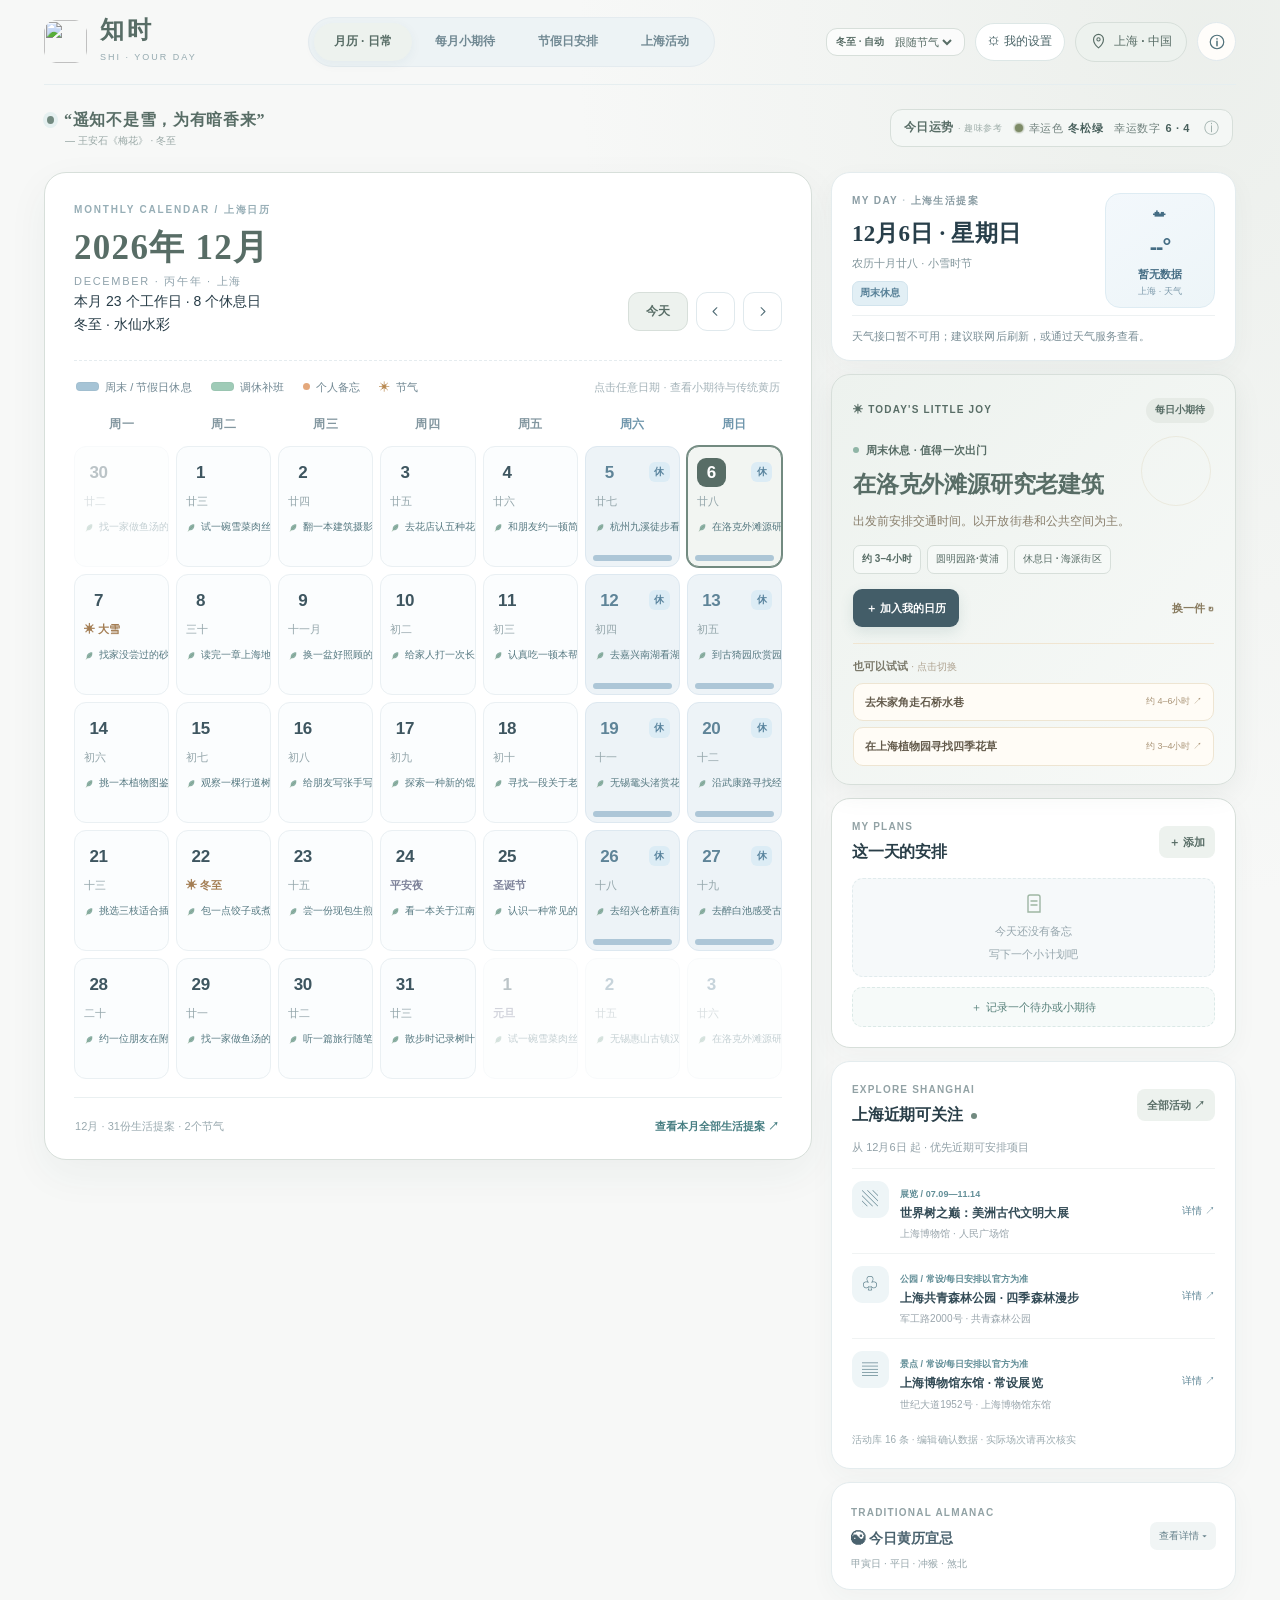
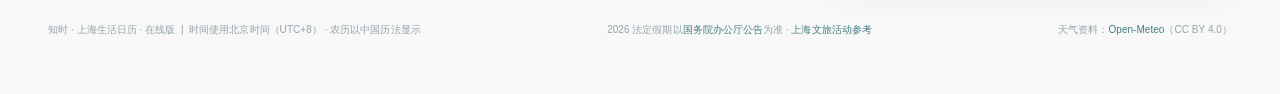
==== commit 23322c3c: "feat: activate 24 corresponding watercolor flower themes on term changes and manual theme selection" ====
--- a/site/index.html
+++ b/site/index.html
@@ -643,6 +643,7 @@
 </style>
 <link rel="stylesheet" href="/data/monthly-life.css?v=20261015-watercolor-v2" />
 <link rel="stylesheet" href="/data/editorial-redesign.css?v=20261015-editorial-theme-v2" />
+<link rel="stylesheet" href="/data/term-art.css?v=20261015-24term-v1" />
 <link rel="stylesheet" href="/data/seasonal-scenes.css?v=20261015-season24-v1" />
 </head>
 <body>
@@ -668,7 +669,7 @@
 </section>
 <div class="main-layout">
   <div class="calendar-left-column">
-  <main class="calendar-panel" id="calendarMain"><div class="panel-heading"><div class="month-title"><h2 id="monthTitle">2026年 10月</h2><p id="monthSubtitle">OCTOBER · 丙午马年 · 上海</p><div class="month-work-summary" id="monthWorkSummary" aria-live="polite">正在统计本月工作日…</div></div><div class="month-controllers"><button class="narrow-btn today-btn" id="todayBtn" title="回到上海今天">今天</button><button class="narrow-btn" id="prevMonth" aria-label="上个月"><svg viewBox="0 0 24 24" fill="none"><path d="m14.5 5-7 7 7 7" stroke="currentColor" stroke-width="2" stroke-linecap="round" stroke-linejoin="round"/></svg></button><button class="narrow-btn" id="nextMonth" aria-label="下个月"><svg viewBox="0 0 24 24" fill="none"><path d="m9.5 5 7 7-7 7" stroke="currentColor" stroke-width="2" stroke-linecap="round" stroke-linejoin="round"/></svg></button></div></div>
+  <main class="calendar-panel" id="calendarMain"><div class="panel-heading"><div class="month-title"><h2 id="monthTitle">2026年 10月</h2><p id="monthSubtitle">OCTOBER · 丙午马年 · 上海</p><div class="month-work-summary" id="monthWorkSummary" aria-live="polite">正在统计本月工作日…</div><div class="term-signature" id="solarFlowerName" aria-label="当前节气主题花卉"></div></div><div class="month-controllers"><button class="narrow-btn today-btn" id="todayBtn" title="回到上海今天">今天</button><button class="narrow-btn" id="prevMonth" aria-label="上个月"><svg viewBox="0 0 24 24" fill="none"><path d="m14.5 5-7 7 7 7" stroke="currentColor" stroke-width="2" stroke-linecap="round" stroke-linejoin="round"/></svg></button><button class="narrow-btn" id="nextMonth" aria-label="下个月"><svg viewBox="0 0 24 24" fill="none"><path d="m9.5 5 7 7-7 7" stroke="currentColor" stroke-width="2" stroke-linecap="round" stroke-linejoin="round"/></svg></button></div></div>
   <div class="view-legend"><span class="legend-item"><span class="state-strip-sample rest"></span>周末 / 节假日休息</span><span class="legend-item"><span class="state-strip-sample work"></span>调休补班</span><span class="legend-item"><span class="sample-dot"></span>个人备忘</span><span class="legend-item"><span style="color:#b88951">✳</span>节气</span><span class="legend-right">点击任意日期 · 查看小期待与传统黄历</span></div>
   <div class="weekdays"><span>周一</span><span>周二</span><span>周三</span><span>周四</span><span>周五</span><span>周六</span><span>周日</span></div><div class="month-grid" id="monthGrid" role="grid" aria-label="月历"></div><div class="month-foot"><span id="footerStats">本月 · 每天都有值得期待的小事</span><button class="foot-link" id="monthIdeasBtn">查看本月全部生活提案 ↗</button></div>
   </main>
@@ -1490,6 +1491,14 @@
 /* 二十四节气 · 统一的网页主题设计系统。2026 年使用本项目已校准的日期，其他年份沿用现有历算日期。 */
 const SOLAR_TERM_THEMES=window.ZHISHI_DESIGN_SYSTEM?.themes||{};
 const THEME_STORAGE_KEY='zhishi-solar-theme-mode-v1';
+const TERM_FLORAL_ART={
+ '立春':['01','桃花'],'雨水':['02','玉兰'],'惊蛰':['03','迎春花'],'春分':['04','樱花'],
+ '清明':['05','海棠'],'谷雨':['06','紫藤'],'立夏':['07','月季'],'小满':['08','麦穗'],
+ '芒种':['09','荷花'],'夏至':['10','莲花'],'小暑':['11','凌霄'],'大暑':['12','向日葵'],
+ '立秋':['13','桂花'],'处暑':['14','紫薇'],'白露':['15','芦苇'],'秋分':['16','银杏'],
+ '寒露':['17','菊花'],'霜降':['18','红枫'],'立冬':['19','山茶花'],'小雪':['20','红梅'],
+ '大雪':['21','红梅'],'冬至':['22','水仙'],'小寒':['23','松柏'],'大寒':['24','红梅']
+};
 let currentSolarThemeName='';
 function termForShanghaiDay(date){
  const y=Number(date.slice(0,4));
@@ -1513,6 +1522,10 @@
  const deep='color-mix(in srgb,'+colors.primary+' 68%,#202F30)';
  for(const [key,value] of Object.entries({'--season-bg':colors.bg,'--season-primary':colors.primary,'--season-surface':colors.surface,'--season-accent':colors.accent,'--season-deep':deep,'--season-border':'color-mix(in srgb,'+colors.accent+' 29%,#e4e9e8)'}))root.style.setProperty(key,value);
  root.dataset.solarTheme=name;
+ const termArt=TERM_FLORAL_ART[SOLAR_TERM_THEMES[name]?name:term]||TERM_FLORAL_ART[term];
+ if(termArt){root.style.setProperty('--term-art',`url("/data/term-art/${termArt[0]}.webp")`);}
+ const flowerInfo=document.getElementById('solarFlowerName');
+ if(flowerInfo&&termArt)flowerInfo.textContent=(SOLAR_TERM_THEMES[name]?name:term)+' · '+termArt[1]+'水彩';
  const select=document.getElementById('seasonThemeMode');
  if(select&&select.value!==mode)select.value=mode;
  const status=document.getElementById('seasonStatus');
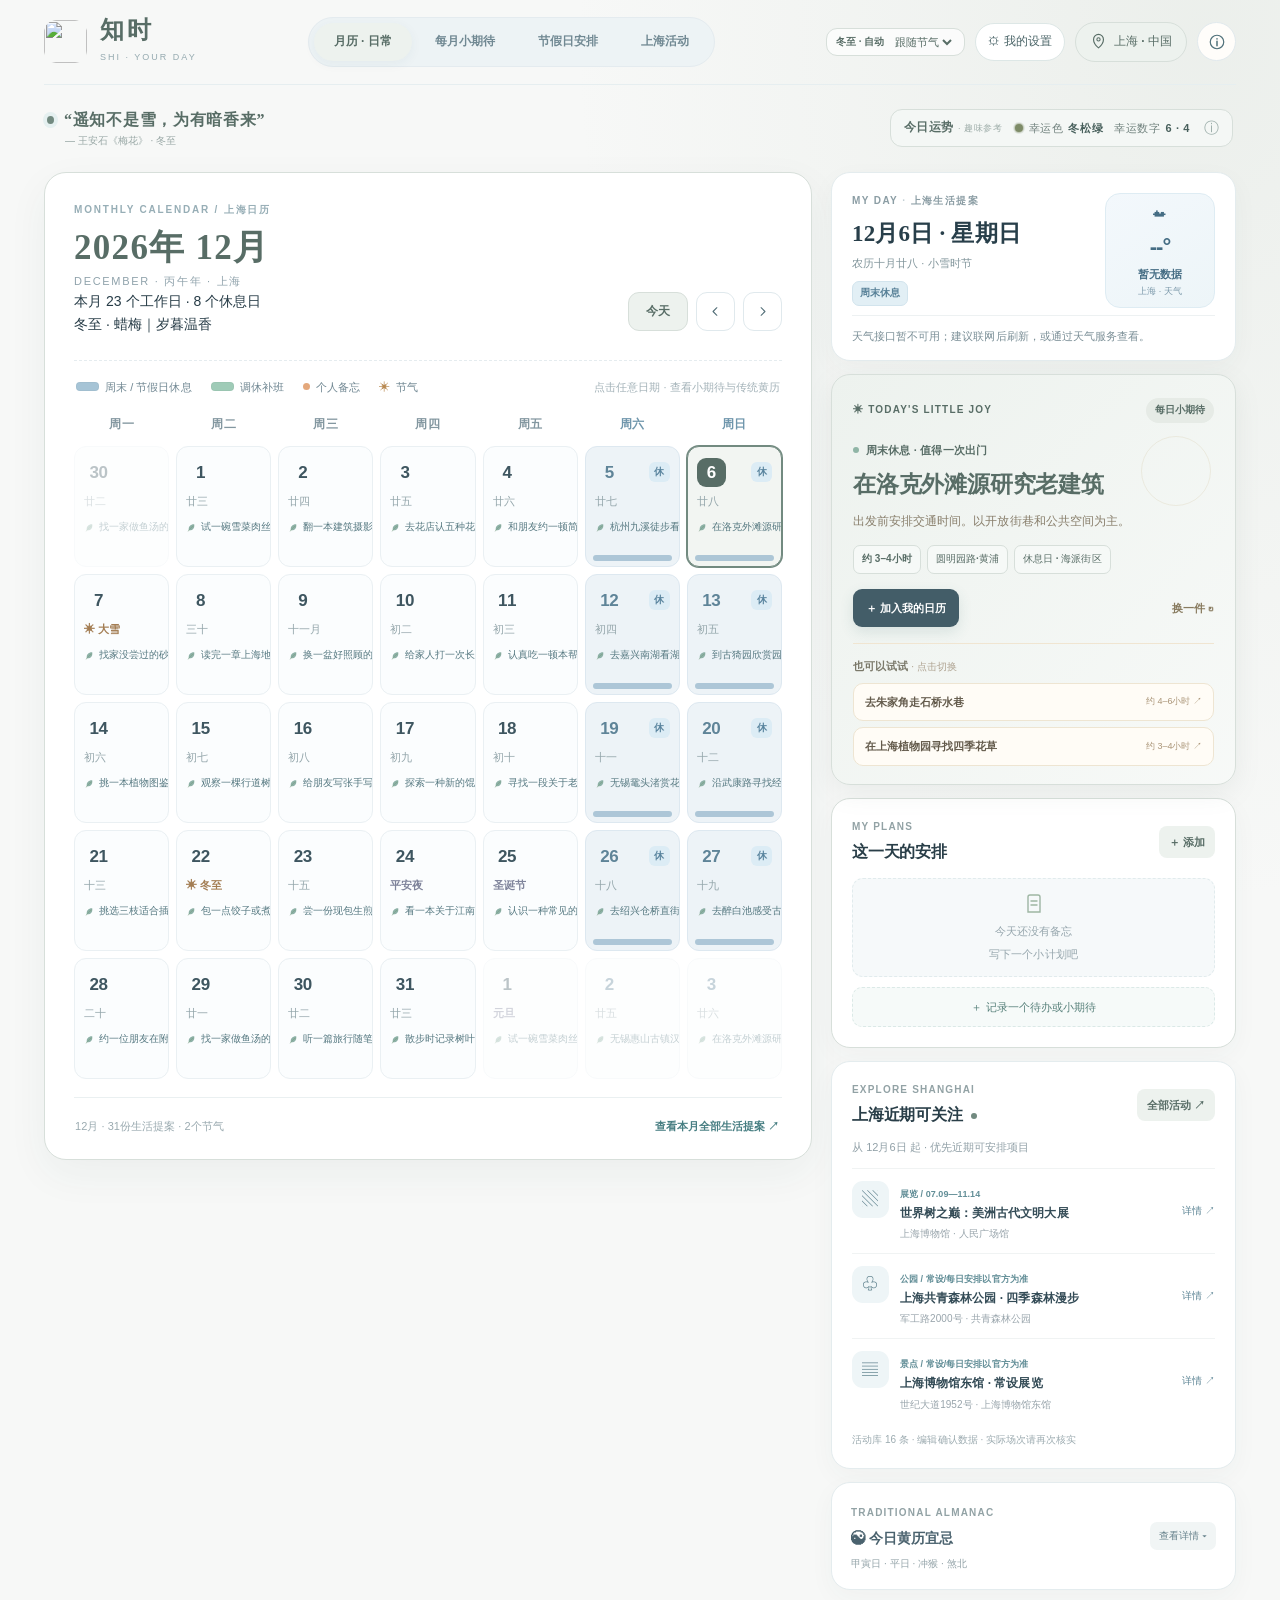
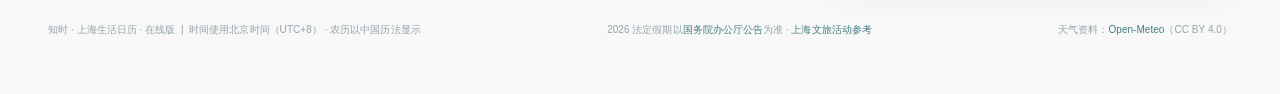
==== commit 1379d0aa: "feat: apply 24 flower-specific watercolor skins on automatic solar term and manual theme changes" ====
--- a/site/index.html
+++ b/site/index.html
@@ -643,6 +643,7 @@
 </style>
 <link rel="stylesheet" href="/data/monthly-life.css?v=20261015-watercolor-v2" />
 <link rel="stylesheet" href="/data/editorial-redesign.css?v=20261015-editorial-theme-v2" />
+<link rel="stylesheet" href="/data/solar-floral-skins.css?v=20261015-term-24-v1" />
 <link rel="stylesheet" href="/data/term-art.css?v=20261015-24term-v1" />
 <link rel="stylesheet" href="/data/seasonal-scenes.css?v=20261015-season24-v1" />
 </head>
@@ -1489,6 +1490,30 @@
 }
 
 /* 二十四节气 · 统一的网页主题设计系统。2026 年使用本项目已校准的日期，其他年份沿用现有历算日期。 */
+/* Unique seasonal floral themes; order is chronological from January. */
+const SOLAR_FLOWERS_24={
+ '小寒':['蜡梅','寒枝初香',0], '大寒':['红梅','凌寒独放',1],
+ '立春':['迎春花','迎春花醒',2], '雨水':['玉兰','春雨润玉',3],
+ '惊蛰':['桃花','惊雷醒桃',4], '春分':['樱花','春色平分',5],
+ '清明':['海棠','雨润海棠',6], '谷雨':['牡丹','谷雨花时',7],
+ '立夏':['月季','花影初夏',8], '小满':['石榴花','小满花红',9],
+ '芒种':['栀子花','栀香初浓',10], '夏至':['荷花','荷风清夏',11],
+ '小暑':['紫薇','夏色渐浓',12], '大暑':['睡莲','水上花影',13],
+ '立秋':['桂花','金风送桂',14], '处暑':['紫薇','夏末仍芳',15],
+ '白露':['木槿','露凝花影',16], '秋分':['菊花','秋光平分',17],
+ '寒露':['柿子花果','露重秋深',18], '霜降':['红枫','霜染层林',19],
+ '立冬':['茶梅','初冬花信',20], '小雪':['山茶','微雪含芳',21],
+ '大雪':['雪中梅','雪意初深',22], '冬至':['蜡梅','岁暮温香',23]
+};
+function renderSolarArtwork(term){
+ const flower=SOLAR_FLOWERS_24[term]||SOLAR_FLOWERS_24['寒露'];
+ const i=flower[2],col=i%6,row=Math.floor(i/6);
+ const root=document.documentElement;
+ root.style.setProperty('--term-flower-position',col*20+'% '+row*(100/3)+'%');
+ root.dataset.solarFlower=flower[0];
+ const title=document.getElementById('solarFlowerName');
+ if(title)title.textContent=term+' · '+flower[0]+'｜'+flower[1];
+}
 const SOLAR_TERM_THEMES=window.ZHISHI_DESIGN_SYSTEM?.themes||{};
 const THEME_STORAGE_KEY='zhishi-solar-theme-mode-v1';
 const TERM_FLORAL_ART={
@@ -1531,6 +1556,7 @@
  const status=document.getElementById('seasonStatus');
  if(status){status.textContent=mode==='auto'?term+' · 自动':mode==='neutral'?'简约模式':name+' · 固定';status.title='北京时间 · 当前节气 '+term;}
  currentSolarThemeName=name;
+ renderSolarArtwork(name==='简约固定'||name==='neutral'?term:name);
 }
 document.getElementById('seasonThemeMode').addEventListener('change',event=>{
  try{localStorage.setItem(THEME_STORAGE_KEY,event.target.value)}catch(e){showToast('主题偏好无法保存')}
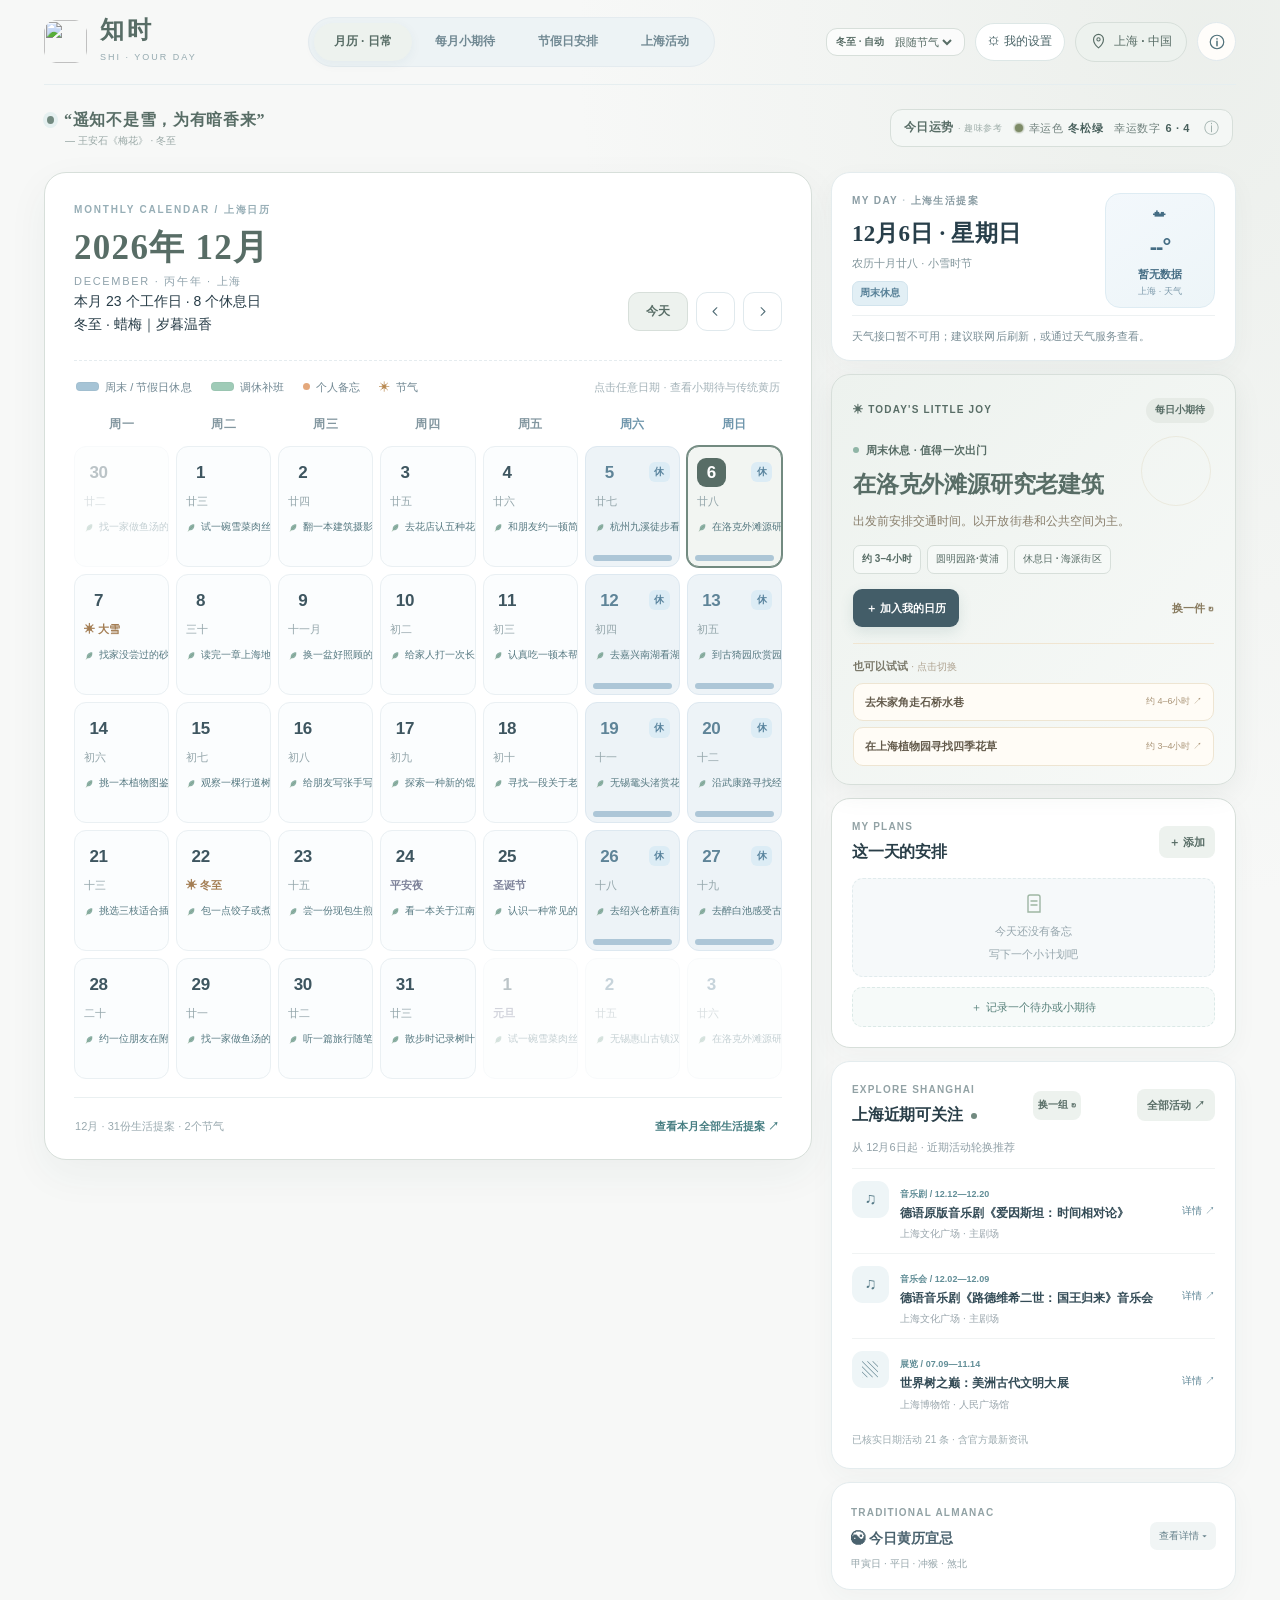
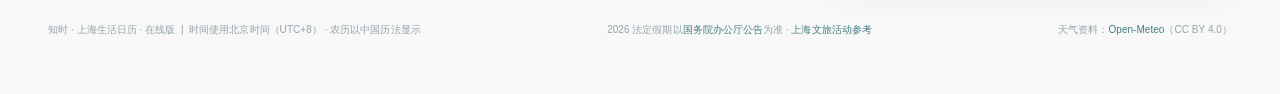
==== commit ff32da1b: "fix: rotate diverse near-term Shanghai events and surface verified-vs-unverified official updates" ====
--- a/site/index.html
+++ b/site/index.html
@@ -1079,10 +1079,13 @@
 $('navHolidays').addEventListener('click',()=>openInfo('holiday'));$('navInspo').addEventListener('click',()=>openInfo('ideas'));$('monthIdeasBtn').addEventListener('click',()=>openInfo('ideas'));$('aboutBtn').addEventListener('click',()=>openInfo('about'));$('otherIdeas').addEventListener('click',()=>{ideaVariants[selectedISO]=((ideaVariants[selectedISO]??preferredVariant(selectedISO))+1)%3;renderDetails();});$('navCalendar').addEventListener('click',()=>$('calendarMain').scrollIntoView({behavior:'smooth',block:'start'}));
 
 // V7: Real Shanghai event mini-catalogue; public dates and official source links.
-let EVENT_DATA=[]; // 从独立的 data/events.json 加载；页面不会伪造活动实时性。
+let EVENT_DATA=[]; // 已核实日期的活动，与最新官方资讯严格分开。
+let OFFICIAL_EVENT_LEADS=[]; // 仅供资讯发现，不当作具体日期已核实活动。
+let rightEventRotation=0;
 const EVENT_CATEGORIES=['全部','公园','景点','展览','演出','音乐剧','音乐会','快闪','节庆','迪士尼','巡游','演唱会'];
 let activeEventCategory='全部',weatherReady=false,weatherData={},weatherFailed=false;
 const categoryMatch=(item,category)=>category==='全部'||(category==='演出'?['舞剧','音乐剧','音乐会'].includes(item.kind):item.kind===category);
+const safeDateDays=(a,b)=>Math.round((dateObj(a)-dateObj(b))/86400000);
 const shortDate=s=>s?s.slice(5).replace('-','.'):'以官方公布为准';
 const eventDates=item=>item.start?(item.start===item.end?shortDate(item.start):`${shortDate(item.start)}—${shortDate(item.end)}`):'常设/每日安排以官方为准';
 function eventIsRelevant(item,s){if(!item.start)return true;return item.end>=s&&item.start<=plusDay(s,21);}
@@ -1094,7 +1097,12 @@
   const q=$('eventSearch').value.trim().toLowerCase();
   return !q||(item.title+' '+item.location+' '+item.kind+' '+item.area).toLowerCase().includes(q);
  });
- return items.sort((a,b)=>{if(!a.start)return 1;if(!b.start)return -1;return a.start.localeCompare(b.start)});
+ return items.sort((a,b)=>{
+  if(!a.start)return b.start?1:a.title.localeCompare(b.title,'zh-CN');
+  if(!b.start)return -1;
+  const order=x=>x.start<=selectedISO?selectedISO:x.start;
+  return order(a).localeCompare(order(b))||a.end.localeCompare(b.end)||a.title.localeCompare(b.title,'zh-CN');
+ });
 }
 function openEvents(){openOverlay('eventsOverlay');renderEventCatalog()}
 function renderEventCatalog(){
@@ -1126,22 +1134,97 @@
  if(memos.some(m=>m.date===date&&m.title===item.title)){showToast('已经加入这一天的日历');return}
  memos.push({id:String(Date.now())+Math.random().toString(36).slice(2),date,title:item.title,detail:`${item.location} · ${item.time} · 出发前核验: ${item.source}`,category:'fun',time:''});saveMemos();const parsed=parseISO(date);selectedISO=date;displayYear=parsed.y;displayMonth=parsed.m;renderAll();showToast('已加入 '+date+' 的备忘');
 }
+
+/* Nearby recommendations: rotate within truly dated events; official
+   articles are shown distinctly as unverified leads, never ticketed events.
+   Rotation changes by Beijing calendar date and via manual "换一组". */
+const EVENT_LEAD_INCLUDE=/展览|看新展|美术|花展|秋菊|向日葵|展出|展演|剧场|演出|音乐|舞台|市集|阅读|文化活动|艺术|夜游|公园|旅游节|快闪|剧院|公共艺术|打卡/;
+const EVENT_LEAD_EXCLUDE=/干部|致辞|出席|第.*届.*开幕，|方阵|十五五|发展规划|综述|报告|座谈|政策|招募|考试|工作会议|获奖|启动仪式/;
+function usefulOfficialLeads(items,date){
+ const since=plusDay(nowShanghai(),-28);
+ const score=x=>{
+  let n=0;for(const k of ['活动预告','花展','演出','音乐','展览','看新展','公园','体验','打卡','开放','市集','艺术','活动','夜游'])if((x.title||'').includes(k))n+=2;
+  n+=Math.max(0,20-Math.max(0,safeDateDays(nowShanghai(),x.publishedAt||nowShanghai())))*.1;
+  return n;
+ };
+ const good=(items||[]).filter(x=>x&&x.title&&x.url&&x.publishedAt
+  &&x.publishedAt>=since&&x.publishedAt<=nowShanghai()
+  &&/^https:\/\/whlyj\.sh\.gov\.cn\//.test(x.url)
+  &&EVENT_LEAD_INCLUDE.test(x.title)&&!EVENT_LEAD_EXCLUDE.test(x.title));
+ good.sort((a,b)=>score(b)-score(a)||b.publishedAt.localeCompare(a.publishedAt)||a.id.localeCompare(b.id));
+ const unique=[],seen=new Set();
+ for(const x of good){const key=x.title.replace(/[\s“”‘’.,，。！!？?：:·\-—]/g,'').slice(0,13);if(seen.has(key))continue;seen.add(key);unique.push(x)}
+ return unique;
+}
 function renderRightEvents(){
- const container=$('rightEvents');container.textContent='';const selected=EVENT_DATA.filter(x=>eventIsRelevant(x,selectedISO));
- selected.sort((a,b)=>{
-  const ka=a.start?(a.start<selectedISO?selectedISO:a.start):'9999-12-31';
-  const kb=b.start?(b.start<selectedISO?selectedISO:b.start):'9999-12-31';
-  if(ka===kb)return (a.end===selectedISO?-1:1);return ka.localeCompare(kb)
- });
- $('eventTimeTip').textContent=`从 ${Number(selectedISO.slice(5,7))}月${Number(selectedISO.slice(8))}日 起 · 优先近期可安排项目`;
- selected.slice(0,3).forEach(e=>{
-  const wrap=document.createElement('div');wrap.className='activity-mini';const ico=document.createElement('div');ico.className='activity-icon';ico.textContent=e.icon;
-  const body=document.createElement('div');body.className='activity-body';const tag=document.createElement('span');tag.className='activity-tag';tag.textContent=e.kind+'  /  '+eventDates(e);
-  const title=document.createElement('strong');title.textContent=e.title;const place=document.createElement('small');place.textContent=e.location;
-  body.append(tag,title,place);const a=document.createElement('a');a.href=e.source;a.target='_blank';a.rel='noopener noreferrer';a.textContent='详情 ↗';wrap.append(ico,body,a);container.append(wrap)
- });
- if(!container.children.length){const p=document.createElement('p');p.style.color='#879ca6';p.style.fontSize='12px';p.textContent='暂无所选日期之后21天内的确定活动，可查看常设景点与演出排期。';container.append(p)}
-}
+ const container=$('rightEvents');
+ container.textContent='';
+ const chosen=selectedISO,today=nowShanghai();
+ const relevant=EVENT_DATA.filter(e=>eventIsRelevant(e,chosen)&&(!e.end||e.end>=chosen));
+ const rank=e=>{
+  if(!e.start)return 200;
+  const future=Math.max(0,safeDateDays(e.start,chosen));
+  const ongoing=e.start<chosen;
+  const duration=safeDateDays(e.end,e.start);
+  return future+(ongoing?14:0)+(duration>=21?9:0);
+ };
+ relevant.sort((a,b)=>rank(a)-rank(b)||
+   (a.end||'9999').localeCompare(b.end||'9999')||
+   a.title.localeCompare(b.title,'zh-CN'));
+ // The same long exhibition/festival cannot monopolize every daily preview.
+ const candidates=relevant.filter(e=>e.start).slice(0,12);
+ const selected=[];
+ const seed=Number(chosen.slice(-2))+Number(chosen.slice(5,7))+rightEventRotation*3;
+ const offset=candidates.length?seed%candidates.length:0;
+ const available=[...candidates.slice(offset),...candidates.slice(0,offset)];
+ const usedKinds=new Set();
+ for(const e of available){if(selected.length>=3)break;if(usedKinds.has(e.kind))continue;selected.push(e);usedKinds.add(e.kind)}
+ for(const e of available){if(selected.length>=3)break;if(!selected.some(a=>a.id===e.id))selected.push(e)}
+ // A permanent attraction is only a fallback when dated activities are sparse.
+ for(const e of relevant.filter(x=>!x.start)){if(selected.length>=3)break;selected.push(e)}
+ const displayLead=safeDateDays(chosen,today)>=-1&&safeDateDays(chosen,today)<=21;
+ const official=displayLead?usefulOfficialLeads(OFFICIAL_EVENT_LEADS,chosen):[];
+ const showNews=official.length>0;
+ const limit=showNews?2:3;
+ const show=selected.slice(0,limit);
+ const linkSource=(href,txt)=>{
+   const a=document.createElement('a');a.href=href;a.target='_blank';a.rel='noopener noreferrer';a.textContent=txt;return a;
+ };
+ for(const e of show){
+  const wrap=document.createElement('div');wrap.className='activity-mini';
+  const ico=document.createElement('div');ico.className='activity-icon';ico.textContent=e.icon||'✦';
+  const body=document.createElement('div');body.className='activity-body';
+  const tag=document.createElement('span');tag.className='activity-tag';tag.textContent=e.kind+' / '+eventDates(e);
+  const title=document.createElement('strong');title.textContent=e.title;
+  const place=document.createElement('small');place.textContent=e.location;
+  body.append(tag,title,place);wrap.append(ico,body,linkSource(e.source,'详情 ↗'));container.append(wrap);
+ }
+ if(showNews){
+  const lead=official[(Number(chosen.slice(-2))+rightEventRotation)%Math.min(official.length,9)];
+  const wrap=document.createElement('div');wrap.className='activity-mini activity-news-lead';
+  const ico=document.createElement('div');ico.className='activity-icon';ico.textContent='✧';
+  const body=document.createElement('div');body.className='activity-body';
+  const tag=document.createElement('span');tag.className='activity-tag';
+  tag.textContent='最新官方资讯 · 具体活动日期待核实';
+  const title=document.createElement('strong');title.textContent=lead.title;
+  const place=document.createElement('small');place.textContent='发布 '+lead.publishedAt+' · 上海市文旅局';
+  body.append(tag,title,place);wrap.append(ico,body,linkSource(lead.url,'原文 ↗'));container.append(wrap);
+ }
+ $('eventTimeTip').textContent='从 '+Number(chosen.slice(5,7))+'月'+Number(chosen.slice(8))+'日起 · 近期活动轮换推荐'+(showNews?' · 含最新官方资讯':'');
+ if(!container.children.length){
+  const p=document.createElement('p');p.style.color='#879ca6';p.style.fontSize='12px';
+  p.textContent='此日期附近暂无已确认的活动排期，可以查看全部活动和场馆官方日历。';container.append(p);
+ }
+ // Preserve existing "全部活动" navigation and add a small independent refresh.
+ if(!$('rotateEvents')){
+  const anchor=$('moreEvents');
+  const btn=document.createElement('button');btn.type='button';btn.id='rotateEvents';btn.textContent='换一组 ↻';btn.title='切换同一日期的其他活动推荐';
+  btn.style.cssText='background:transparent;border:0;color:var(--season-deep,#617965);padding:6px 5px;font-size:10px;cursor:pointer;white-space:nowrap';
+  btn.addEventListener('click',()=>{rightEventRotation++;renderRightEvents()});
+  anchor.parentNode.insertBefore(btn,anchor);
+ }
+}
+
 function renderIdeaAlternatives(){
  const wrap=$('ideaAlternatives');wrap.textContent='';const current=preferredVariant(selectedISO);
  const seen=new Set([getIdea(selectedISO,current).title]);let n=1;
@@ -1191,17 +1274,20 @@
 async function loadJSON(path){const c=new AbortController();const timer=setTimeout(()=>c.abort(),11000);try{const response=await fetch(path+'?v='+Math.floor(Date.now()/3600000),{signal:c.signal,cache:'no-cache'});if(!response.ok)throw Error('HTTP '+response.status);return await response.json()}finally{clearTimeout(timer)}}
 async function loadCityInformation(){
   const freshness=$('eventsFreshness'),state=$('eventsStatus');
-  const [events,leads,status]=await Promise.allSettled([loadJSON('./data/events.json'),loadJSON('./data/leads.json'),loadJSON('./data/update-status.json')]);
+  const [events,autoEvents,leads,status]=await Promise.allSettled([loadJSON('./data/events.json'),loadJSON('./data/events-auto.json'),loadJSON('./data/leads.json'),loadJSON('./data/update-status.json')]);
   if(events.status==='fulfilled' && Array.isArray(events.value.events)){
-    EVENT_DATA=events.value.events.filter(e=>e&&e.id&&e.title&&e.kind&&e.source&&/^https:\/\//.test(e.source)&&(!e.start||(/^\d{4}-\d{2}-\d{2}$/.test(e.start)&&e.end>=e.start)));
-    freshness.textContent=`活动库 ${EVENT_DATA.length} 条 · 编辑确认数据 · 实际场次请再次核实`;
-    state.textContent='已确认活动库由独立 JSON 管理；更新发布后可自动在页面读取。自动资讯不代表已确认演出日期。';
+    const dynamic=autoEvents.status==='fulfilled'&&Array.isArray(autoEvents.value.events)?autoEvents.value.events:[];
+    const accepted=[...events.value.events,...dynamic].filter(e=>e&&e.id&&e.title&&e.kind&&e.source&&/^https:\/\//.test(e.source)&&(!e.start||(/^\d{4}-\d{2}-\d{2}$/.test(e.start)&&e.end>=e.start)));
+    const seen=new Set();EVENT_DATA=accepted.filter(e=>{const key=(e.title||'').replace(/\s+/g,'').replace(/[《》·：:（）()]/g,'').slice(0,18)+'|'+(e.start||'');if(seen.has(key))return false;seen.add(key);return true;});
+    freshness.textContent=`已核实日期活动 ${EVENT_DATA.filter(e=>e.start).length} 条 · ${dynamic.length?'场馆排期自动同步 · ':''}含官方最新资讯`;
+    state.textContent='日期活动来自人工核对及场馆官方排期；最新资讯与可预约场次分开展示，具体演出安排以官方为准。';
   }else{
     freshness.textContent='活动数据暂不可用 · 请联网后刷新';
     state.textContent='无法读取活动库。若在本地查看，请通过 http://localhost 启动，不要双击 HTML 文件。';
   }
   if(leads.status==='fulfilled' && Array.isArray(leads.value.items)){
-     renderOfficialLeads(leads.value.items);
+     OFFICIAL_EVENT_LEADS=usefulOfficialLeads(leads.value.items,selectedISO);
+     renderOfficialLeads(OFFICIAL_EVENT_LEADS);
      const t=(leads.value.checkedAt||'').replace('T',' ').slice(0,16);
      $('feedChecked').textContent=t?`更新 ${t}（北京时间）`:'尚未完成检查';
   }else{$('officialLeads').innerHTML='<p class="feed-empty">尚未获得官方资讯，请稍后重试。活动库仍可独立使用。</p>'}
@@ -1212,7 +1298,7 @@
   if($('eventsOverlay').classList.contains('open'))renderEventCatalog();
 }
 function renderOfficialLeads(items){const root=$('officialLeads');root.textContent='';
- const recent=items.filter(x=>x&&x.title&&/^https:\/\//.test(x.url||'')).slice(0,28);
+ const recent=usefulOfficialLeads(items,selectedISO).slice(0,28);
  if(!recent.length){const p=document.createElement('p');p.className='feed-empty';p.textContent='暂无自动采集到的活动线索。您仍可查看已确认活动及官方场馆入口。';root.append(p);return;}
  for(const item of recent){const a=document.createElement('a');a.className='feed-item';a.href=item.url;a.target='_blank';a.rel='noopener noreferrer';const t=document.createElement('strong');t.textContent=item.title;const sub=document.createElement('small');sub.textContent=[item.publishedAt||'发布日期未知',item.publisher||'上海市文旅局','查看官方原文 ↗'].join(' · ');a.append(t,sub);root.append(a)}
 }
@@ -1492,18 +1578,18 @@
 /* 二十四节气 · 统一的网页主题设计系统。2026 年使用本项目已校准的日期，其他年份沿用现有历算日期。 */
 /* Unique seasonal floral themes; order is chronological from January. */
 const SOLAR_FLOWERS_24={
- '小寒':['蜡梅','寒枝初香',0], '大寒':['红梅','凌寒独放',1],
- '立春':['迎春花','迎春花醒',2], '雨水':['玉兰','春雨润玉',3],
- '惊蛰':['桃花','惊雷醒桃',4], '春分':['樱花','春色平分',5],
- '清明':['海棠','雨润海棠',6], '谷雨':['牡丹','谷雨花时',7],
- '立夏':['月季','花影初夏',8], '小满':['石榴花','小满花红',9],
- '芒种':['栀子花','栀香初浓',10], '夏至':['荷花','荷风清夏',11],
- '小暑':['紫薇','夏色渐浓',12], '大暑':['睡莲','水上花影',13],
- '立秋':['桂花','金风送桂',14], '处暑':['紫薇','夏末仍芳',15],
- '白露':['木槿','露凝花影',16], '秋分':['菊花','秋光平分',17],
- '寒露':['柿子花果','露重秋深',18], '霜降':['红枫','霜染层林',19],
- '立冬':['茶梅','初冬花信',20], '小雪':['山茶','微雪含芳',21],
- '大雪':['雪中梅','雪意初深',22], '冬至':['蜡梅','岁暮温香',23]
+ '小寒':['蜡梅','寒枝初香',13], '大寒':['红梅','凌寒独放',12],
+ '立春':['迎春花','迎春花醒',0], '雨水':['玉兰','春雨润玉',1],
+ '惊蛰':['桃花','惊雷醒桃',2], '春分':['樱花','春色平分',3],
+ '清明':['海棠','雨润海棠',4], '谷雨':['牡丹','谷雨花时',5],
+ '立夏':['月季','花影初夏',14], '小满':['石榴花','小满花红',11],
+ '芒种':['栀子花','栀香初浓',19], '夏至':['荷花','荷风清夏',17],
+ '小暑':['紫薇','夏色渐浓',17], '大暑':['睡莲','水上花影',18],
+ '立秋':['桂花','金风送桂',6], '处暑':['紫薇','夏末仍芳',7],
+ '白露':['木槿','露凝花影',8], '秋分':['菊花','秋光平分',9],
+ '寒露':['柿子花果','露重秋深',20], '霜降':['红枫','霜染层林',21],
+ '立冬':['茶梅','初冬花信',12], '小雪':['山茶','微雪含芳',11],
+ '大雪':['雪中梅','雪意初深',13], '冬至':['蜡梅','岁暮温香',12]
 };
 function renderSolarArtwork(term){
  const flower=SOLAR_FLOWERS_24[term]||SOLAR_FLOWERS_24['寒露'];
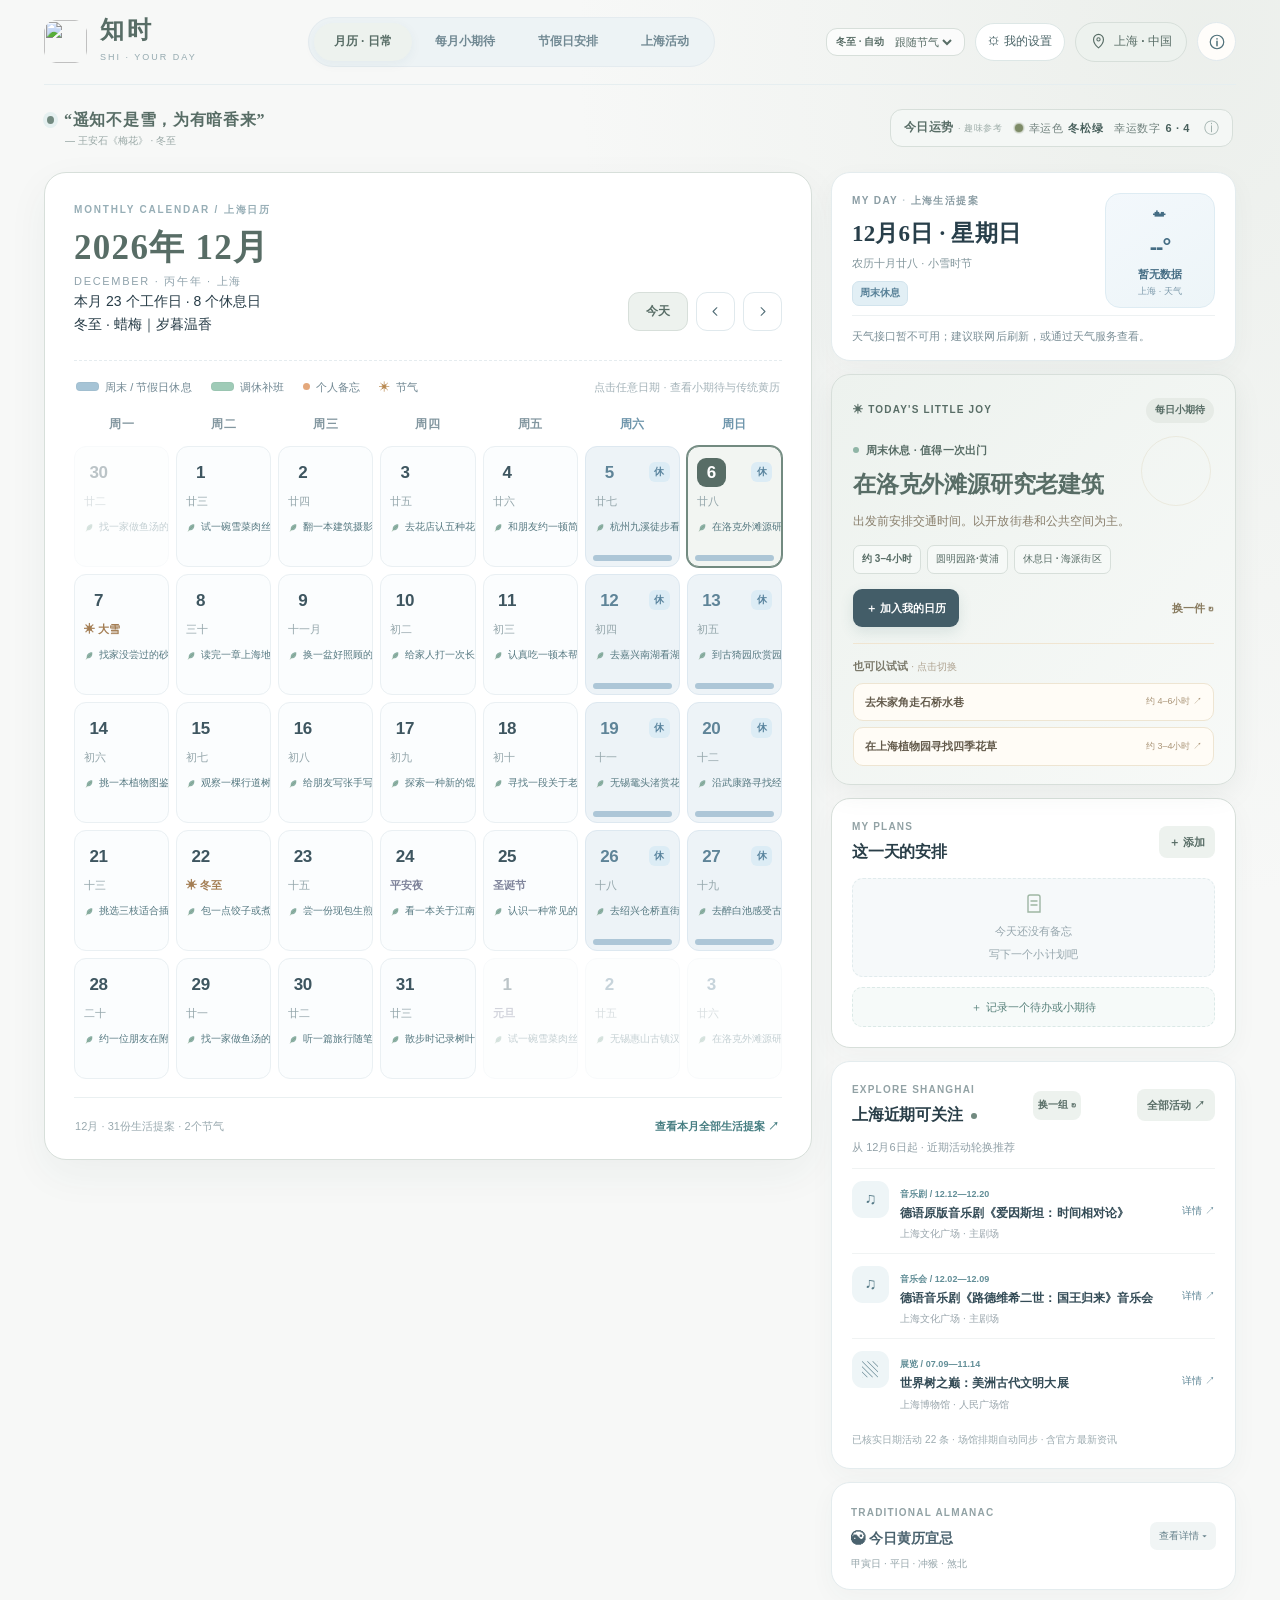
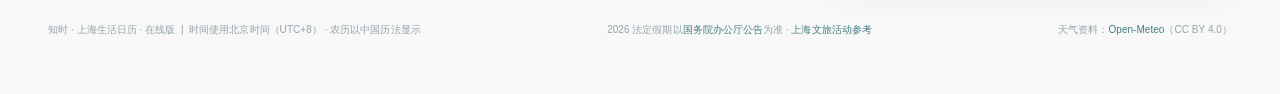
==== commit 442f9ae5: "fix: deduplicate auto-synced and editorial Shanghai performances by exact show title and start" ====
--- a/site/index.html
+++ b/site/index.html
@@ -1278,7 +1278,8 @@
   if(events.status==='fulfilled' && Array.isArray(events.value.events)){
     const dynamic=autoEvents.status==='fulfilled'&&Array.isArray(autoEvents.value.events)?autoEvents.value.events:[];
     const accepted=[...events.value.events,...dynamic].filter(e=>e&&e.id&&e.title&&e.kind&&e.source&&/^https:\/\//.test(e.source)&&(!e.start||(/^\d{4}-\d{2}-\d{2}$/.test(e.start)&&e.end>=e.start)));
-    const seen=new Set();EVENT_DATA=accepted.filter(e=>{const key=(e.title||'').replace(/\s+/g,'').replace(/[《》·：:（）()]/g,'').slice(0,18)+'|'+(e.start||'');if(seen.has(key))return false;seen.add(key);return true;});
+    const eventIdentity=e=>{const matches=[...(e.title||'').matchAll(/《([^》]+)》/g)];const stem=(matches.length?matches[matches.length-1][1]:(e.title||'')).replace(/[《》·：:（）()\s]/g,'');return stem.slice(0,35)+'|'+(e.start||'')};
+    const seen=new Set();EVENT_DATA=accepted.filter(e=>{const key=eventIdentity(e);if(seen.has(key))return false;seen.add(key);return true;});
     freshness.textContent=`已核实日期活动 ${EVENT_DATA.filter(e=>e.start).length} 条 · ${dynamic.length?'场馆排期自动同步 · ':''}含官方最新资讯`;
     state.textContent='日期活动来自人工核对及场馆官方排期；最新资讯与可预约场次分开展示，具体演出安排以官方为准。';
   }else{
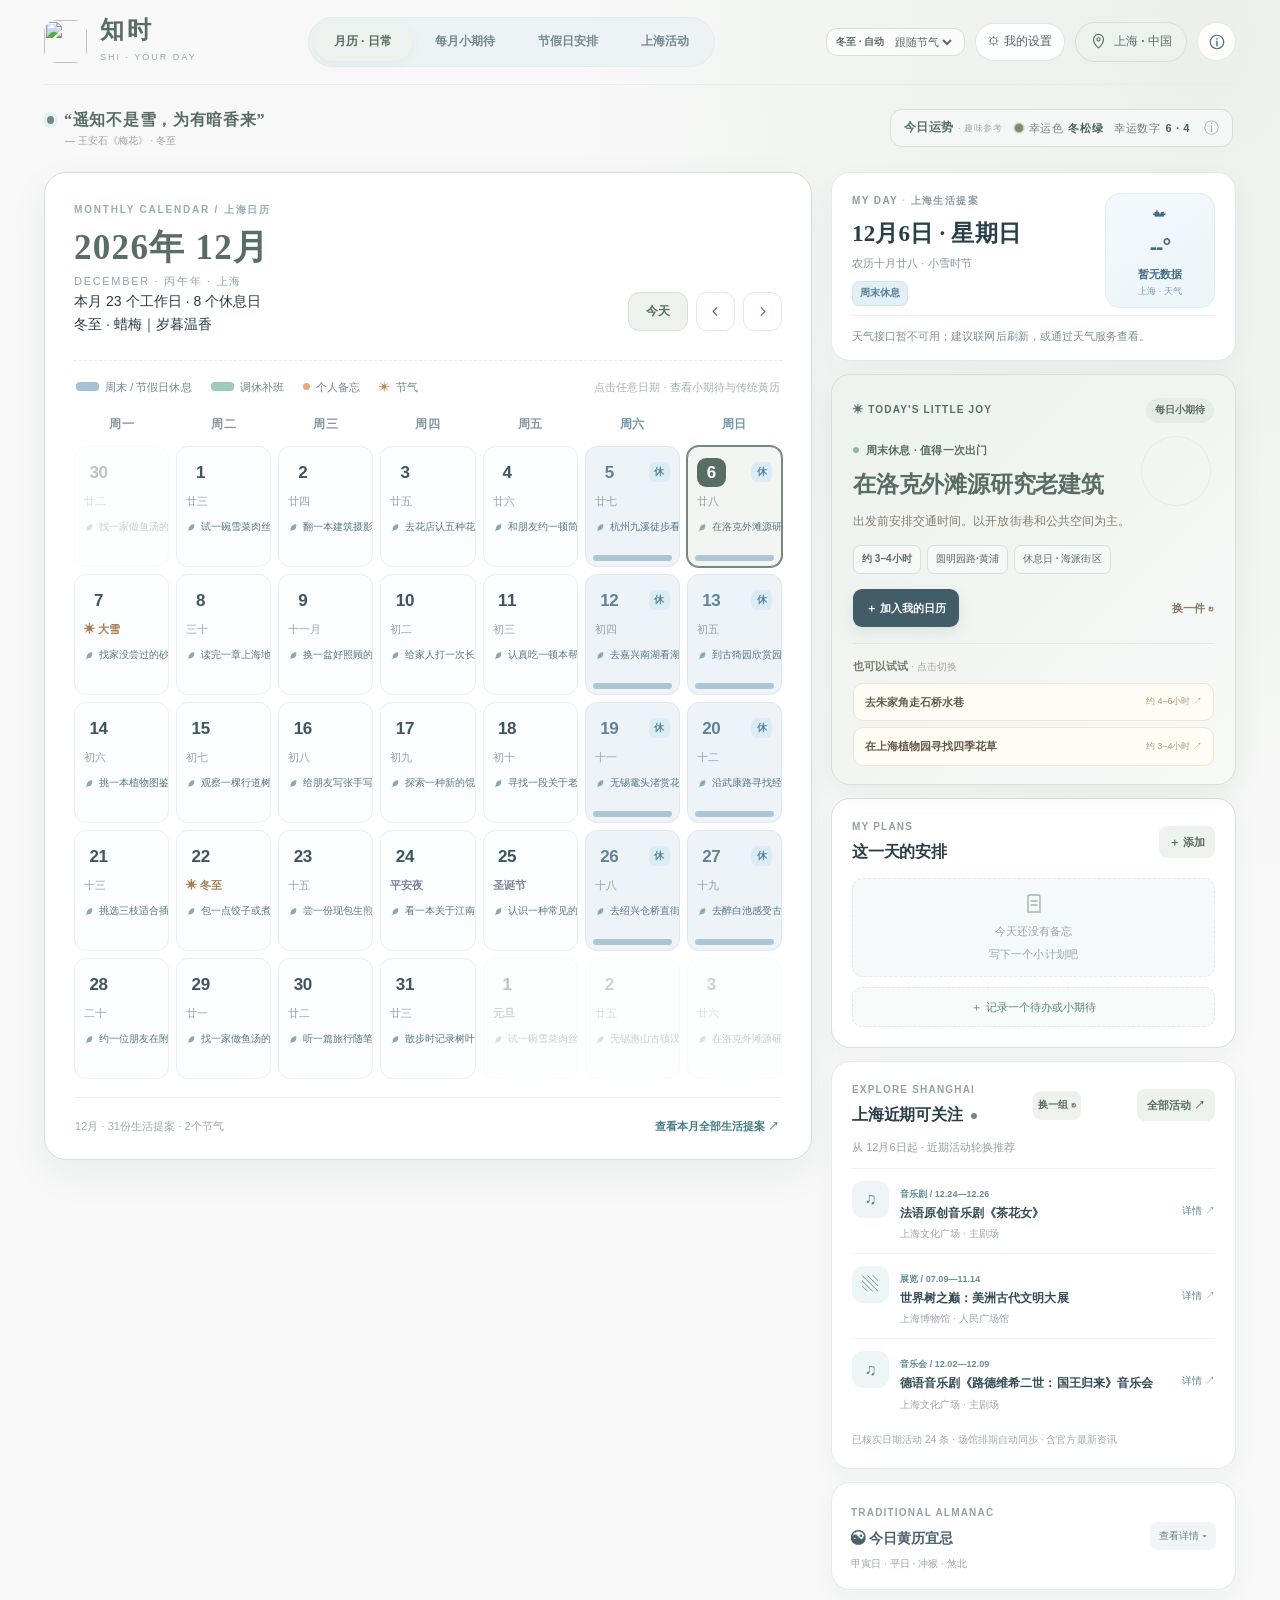
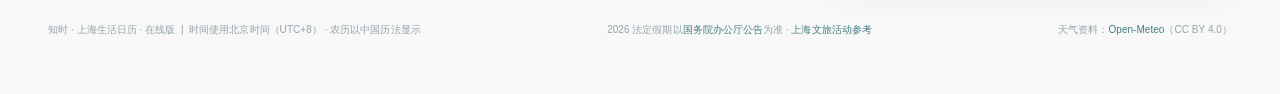
==== commit 1eded18c: "feat: integrate nine hand-painted solar-term watercolor packs as dynamic UI artwork" ====
--- a/site/index.html
+++ b/site/index.html
@@ -646,6 +646,8 @@
 <link rel="stylesheet" href="/data/solar-floral-skins.css?v=20261015-term-24-v1" />
 <link rel="stylesheet" href="/data/term-art.css?v=20261015-24term-v1" />
 <link rel="stylesheet" href="/data/seasonal-scenes.css?v=20261015-season24-v1" />
+<link rel="stylesheet" href="/data/solar-solid-backgrounds.css?v=20261019-solid24-v1" />
+<link rel="stylesheet" href="/data/season-art/season-art.css?v=watercolor-20261026" />
 </head>
 <body>
 <div class="page">
@@ -1661,5 +1663,7 @@
 </script>
 <script src="/data/monthly-life.js?v=20261015-watercolor-v2"></script>
 <script src="/data/seasonal-scenes.js?v=20261015-season24-v2"></script>
+<script src="/data/solar-solid-backgrounds.js?v=20261019-solid24-v1"></script>
+<script src="/data/season-art/season-art.js?v=watercolor-20261026"></script>
 </body>
 </html>
